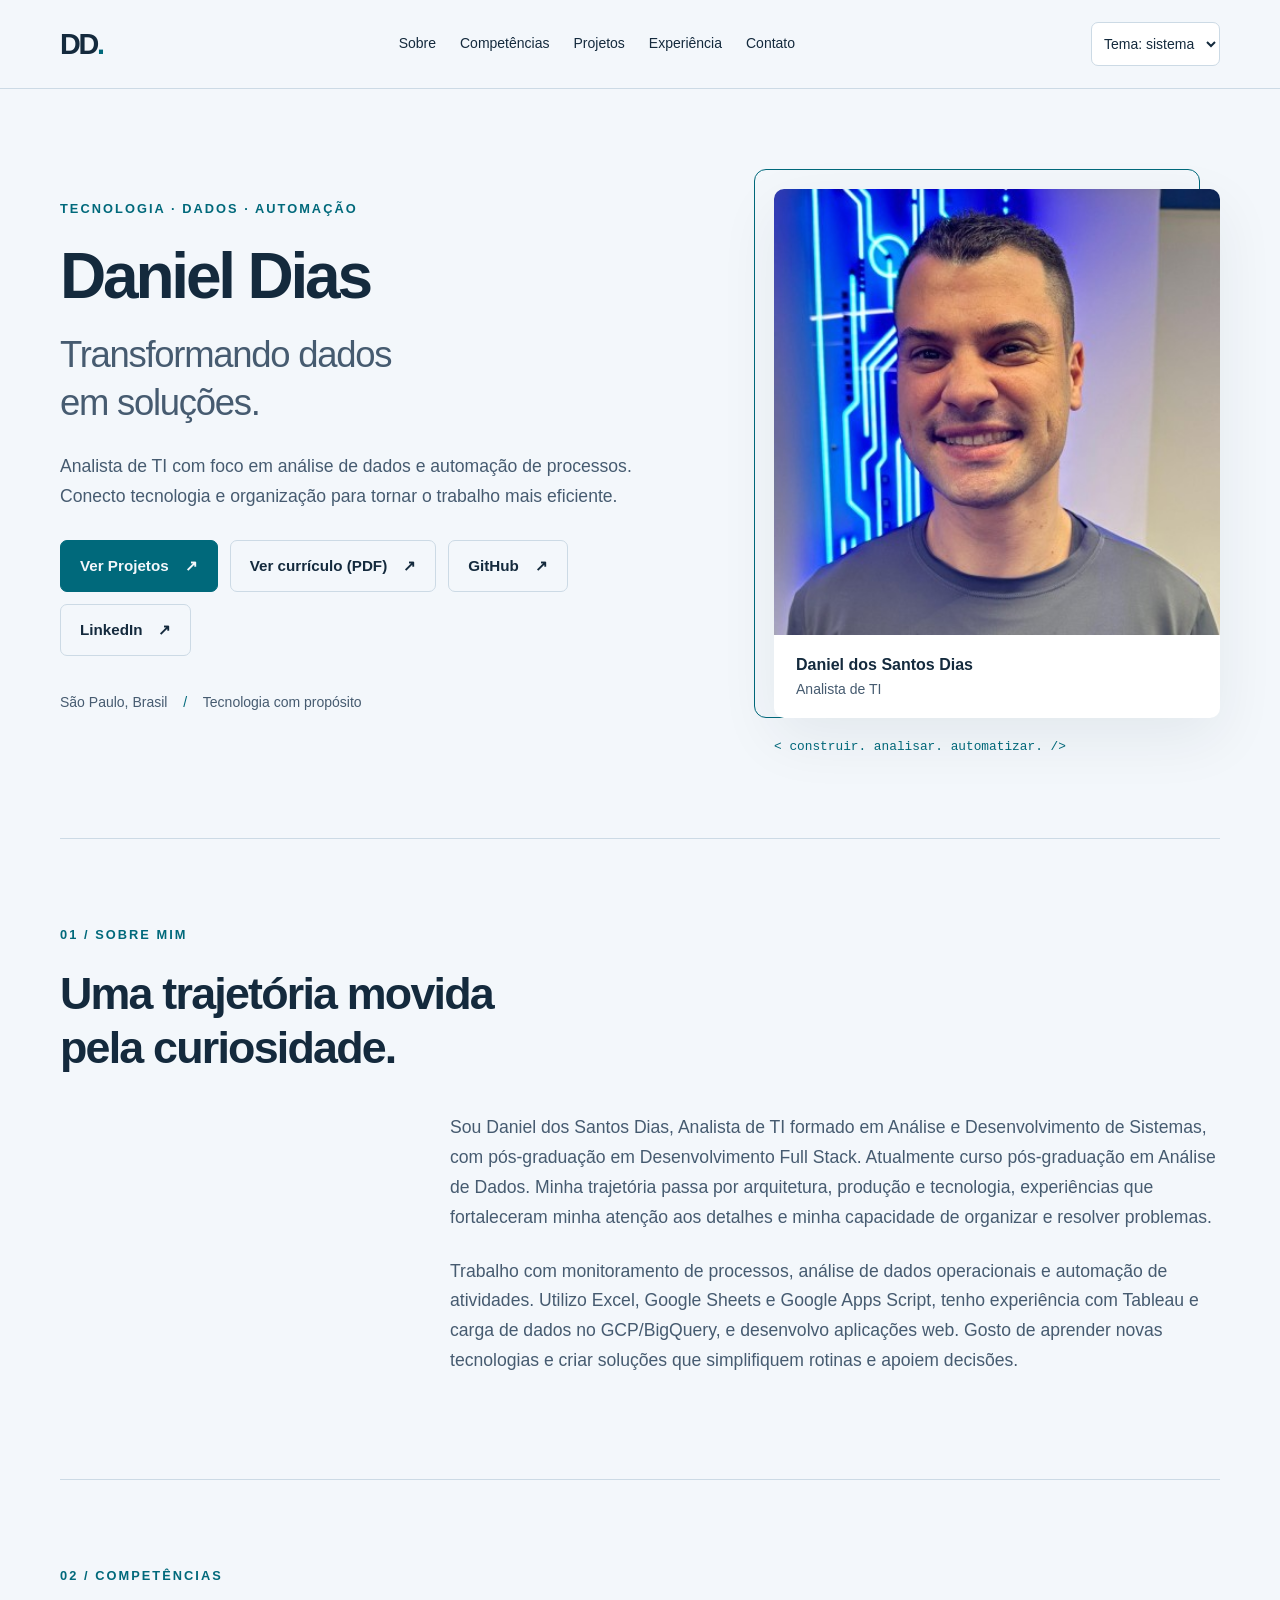
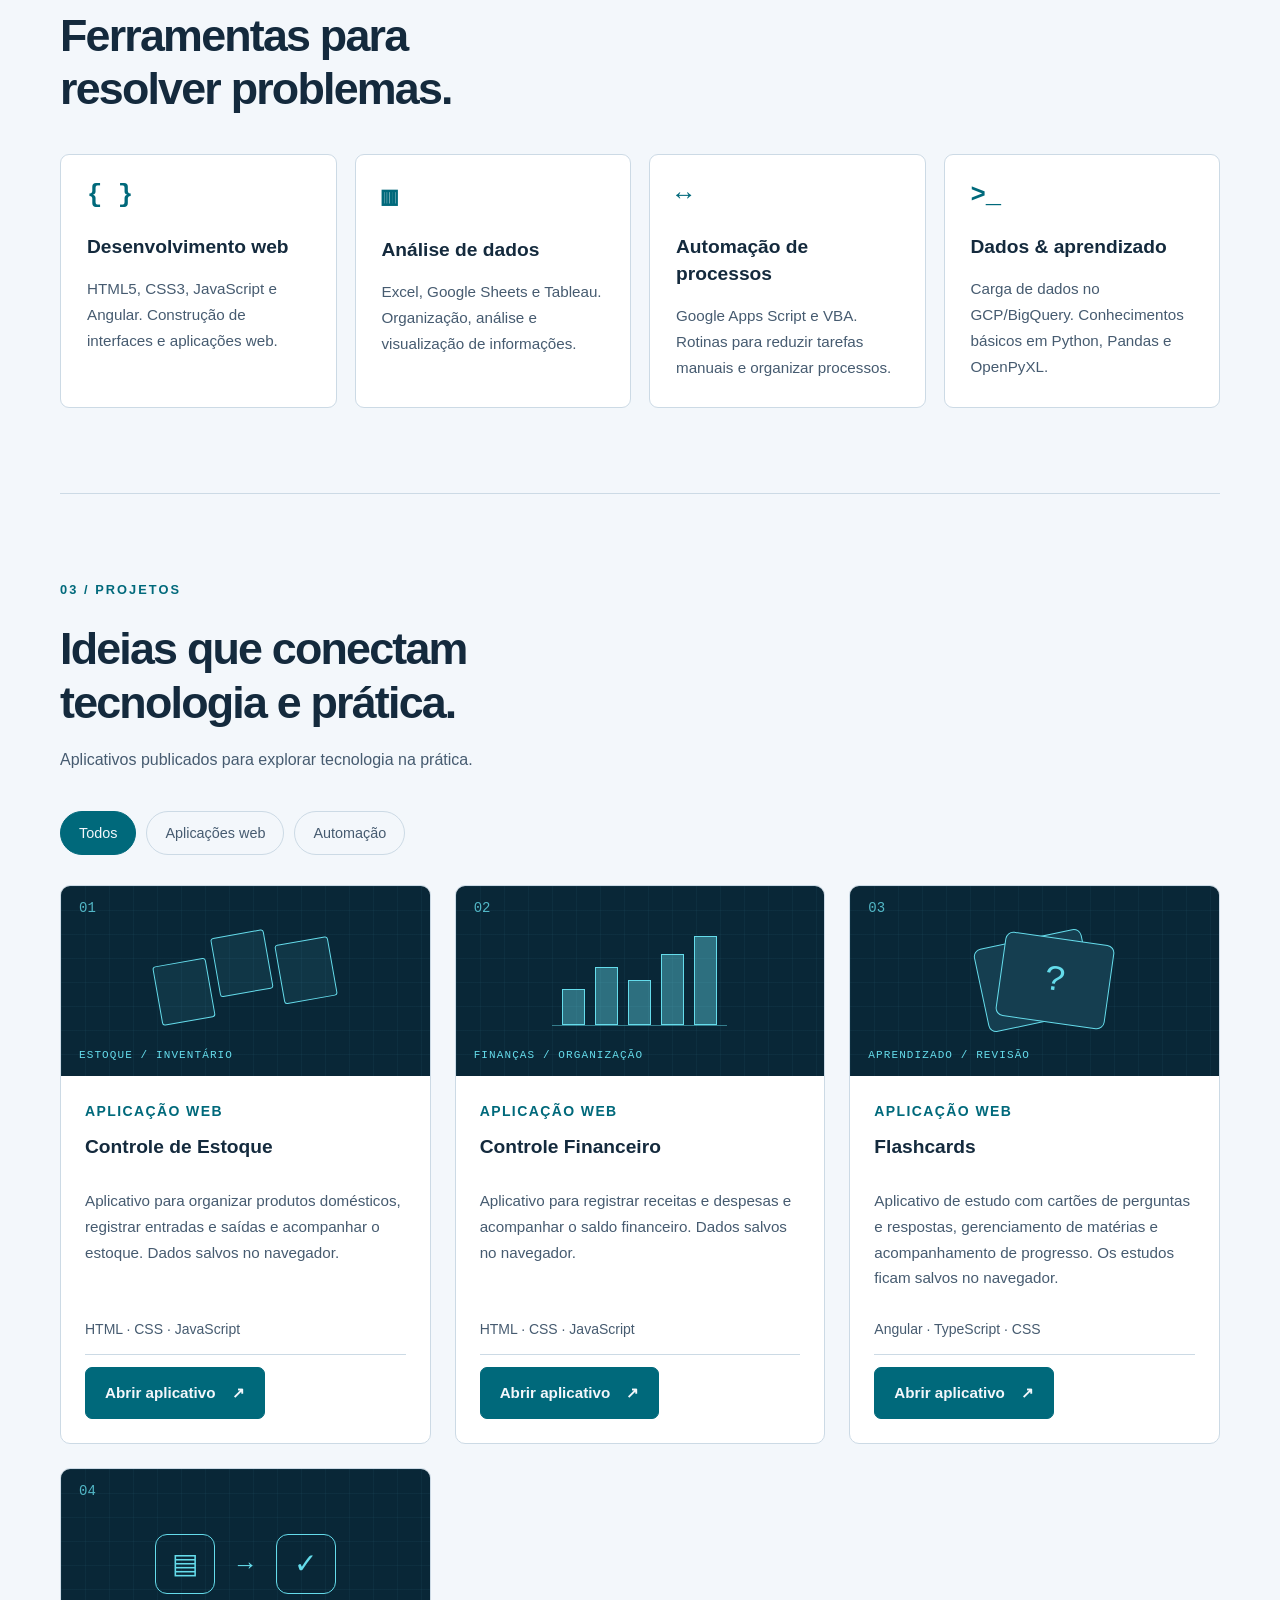
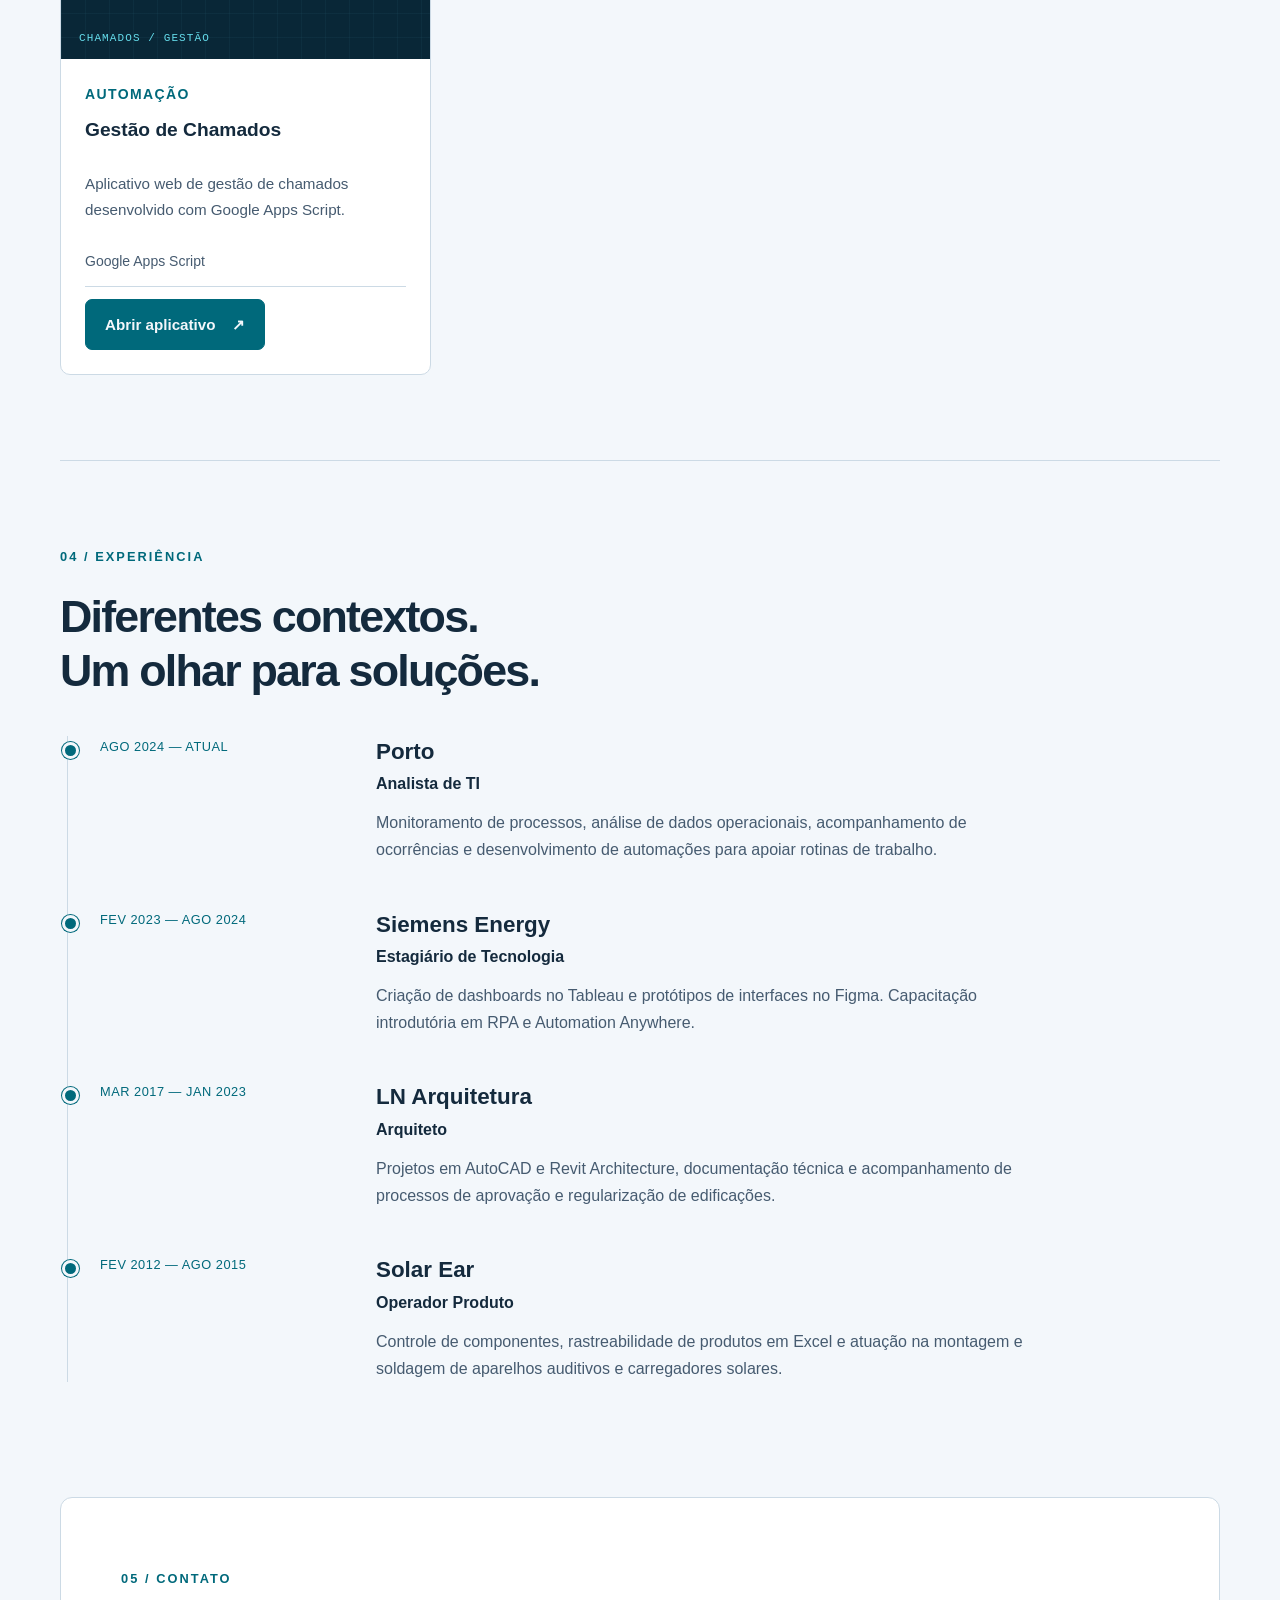
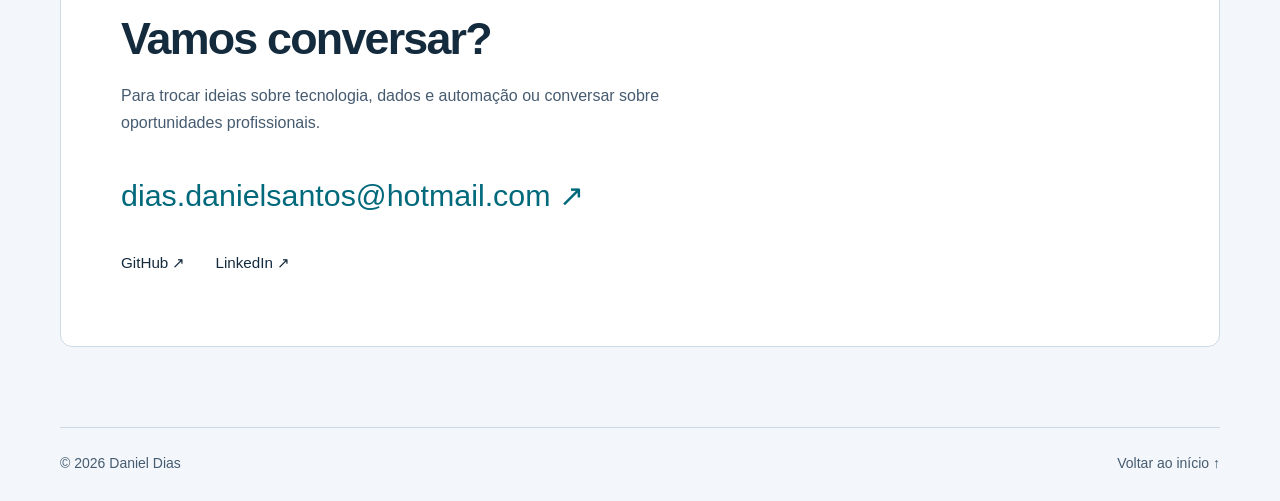
==== index.html @ a4272274 "Adicionar currículo em PDF" ====
<!doctype html>
<html lang="pt-BR">
<head>
  <meta charset="utf-8"><meta name="viewport" content="width=device-width, initial-scale=1">
  <meta name="description" content="Portfólio de Daniel Dias: tecnologia, análise de dados e automação de processos.">
  <meta name="color-scheme" content="dark light">
  <title>Daniel Dias | Tecnologia, Dados & Automação</title>
  <link rel="icon" href="assets/favicon.svg" type="image/svg+xml">
  <script src="theme.js?v=2"></script><link rel="stylesheet" href="styles.css?v=5"><script src="script.js?v=4" defer></script>
</head>
<body>
<a class="skip" href="#conteudo">Pular para o conteúdo</a>
<header class="header"><div class="container header-inner">
  <a class="brand" href="#inicio" aria-label="Daniel Dias — início">DD<span>.</span></a>
  <details class="mobile-menu"><summary>☰ Menu</summary><nav aria-label="Navegação no celular"><a href="#sobre">Sobre</a><a href="#competencias">Competências</a><a href="#projetos">Projetos</a><a href="#experiencia">Experiência</a><a href="#contato">Contato</a></nav></details>
  <nav id="navigation" aria-label="Navegação principal"><a href="#sobre">Sobre</a><a href="#competencias">Competências</a><a href="#projetos">Projetos</a><a href="#experiencia">Experiência</a><a href="#contato">Contato</a></nav>
  <label class="theme-control"><span class="sr-only">Tema da página</span><select id="theme"><option value="system">Tema: sistema</option><option value="dark">Tema: escuro</option><option value="light">Tema: claro</option></select></label>
</div></header>
<main id="conteudo" tabindex="-1">
<section class="hero container" id="inicio" aria-labelledby="hero-title">
  <div class="hero-copy"><p class="eyebrow">TECNOLOGIA · DADOS · AUTOMAÇÃO</p><h1 id="hero-title">Daniel Dias<span>Transformando dados<br>em soluções.</span></h1><p class="lead">Analista de TI com foco em análise de dados e automação de processos. Conecto tecnologia e organização para tornar o trabalho mais eficiente.</p><div class="actions"><a class="button primary" href="#projetos">Ver Projetos <span aria-hidden="true">↗</span></a><a class="button resume-link" href="assets/curriculo-daniel-dias.pdf" type="application/pdf">Ver currículo (PDF) <span aria-hidden="true">↗</span></a><a class="button" href="https://github.com/danieldosadi">GitHub <span aria-hidden="true">↗</span></a><a class="button" href="https://www.linkedin.com/in/daniel-dos-santos-dias/">LinkedIn <span aria-hidden="true">↗</span></a></div><p class="location">São Paulo, Brasil <span aria-hidden="true">/</span> Tecnologia com propósito</p></div>
  <div class="portrait-wrap"><div class="portrait-frame"><img src="assets/daniel-dias.png" width="400" height="400" alt="Daniel Dias sorrindo em um ambiente com iluminação azul" fetchpriority="high"><div class="portrait-caption"><span>Daniel dos Santos Dias</span><small>Analista de TI</small></div></div><span class="frame-label" aria-hidden="true">&lt; construir. analisar. automatizar. /&gt;</span></div>
</section>
<section class="section container" id="sobre" aria-labelledby="sobre-title"><div class="section-heading"><p class="eyebrow">01 / SOBRE MIM</p><h2 id="sobre-title">Uma trajetória movida<br>pela curiosidade.</h2></div><div class="about-copy"><p>Sou Daniel dos Santos Dias, Analista de TI formado em Análise e Desenvolvimento de Sistemas, com pós-graduação em Desenvolvimento Full Stack. Atualmente curso pós-graduação em Análise de Dados. Minha trajetória passa por arquitetura, produção e tecnologia, experiências que fortaleceram minha atenção aos detalhes e minha capacidade de organizar e resolver problemas.</p><p>Trabalho com monitoramento de processos, análise de dados operacionais e automação de atividades. Utilizo Excel, Google Sheets e Google Apps Script, tenho experiência com Tableau e carga de dados no GCP/BigQuery, e desenvolvo aplicações web. Gosto de aprender novas tecnologias e criar soluções que simplifiquem rotinas e apoiem decisões.</p></div></section>
<section class="section container" id="competencias" aria-labelledby="skills-title"><div class="section-heading"><p class="eyebrow">02 / COMPETÊNCIAS</p><h2 id="skills-title">Ferramentas para<br>resolver problemas.</h2></div><div class="skills-grid">
  <article class="skill"><span class="symbol" aria-hidden="true">{ }</span><h3>Desenvolvimento web</h3><p>HTML5, CSS3, JavaScript e Angular. Construção de interfaces e aplicações web.</p></article>
  <article class="skill"><span class="symbol" aria-hidden="true">▥</span><h3>Análise de dados</h3><p>Excel, Google Sheets e Tableau. Organização, análise e visualização de informações.</p></article>
  <article class="skill"><span class="symbol" aria-hidden="true">↔</span><h3>Automação de processos</h3><p>Google Apps Script e VBA. Rotinas para reduzir tarefas manuais e organizar processos.</p></article>
  <article class="skill"><span class="symbol" aria-hidden="true">&gt;_</span><h3>Dados & aprendizado</h3><p>Carga de dados no GCP/BigQuery. Conhecimentos básicos em Python, Pandas e OpenPyXL.</p></article>
</div></section>
<section class="section container" id="projetos" aria-labelledby="projects-title"><div class="section-heading"><p class="eyebrow">03 / PROJETOS</p><h2 id="projects-title">Ideias que conectam<br>tecnologia e prática.</h2><p>Aplicativos publicados para explorar tecnologia na prática.</p></div>
<div class="filters" role="group" aria-label="Filtrar projetos" hidden><button type="button" data-filter="all" aria-pressed="true">Todos</button><button type="button" data-filter="web" aria-pressed="false">Aplicações web</button><button type="button" data-filter="automation" aria-pressed="false">Automação</button></div><p id="filter-status" class="sr-only" role="status" aria-live="polite"></p>
<div class="projects-grid">
<article class="project" data-category="web"><div class="project-art stock" aria-hidden="true"><span>01</span><div class="art-boxes"><i></i><i></i><i></i></div><b>ESTOQUE / INVENTÁRIO</b></div><div class="project-body"><p class="tag">APLICAÇÃO WEB</p><h3>Controle de Estoque</h3><p>Aplicativo para organizar produtos domésticos, registrar entradas e saídas e acompanhar o estoque. Dados salvos no navegador.</p><p class="stack">HTML · CSS · JavaScript</p><p class="status"><a class="button primary" href="projetos/controle-estoque/" aria-label="Abrir aplicativo Controle de Estoque">Abrir aplicativo <span aria-hidden="true">↗</span></a></p></div></article>
<article class="project" data-category="web"><div class="project-art finance" aria-hidden="true"><span>02</span><div class="art-bars"><i></i><i></i><i></i><i></i><i></i></div><b>FINANÇAS / ORGANIZAÇÃO</b></div><div class="project-body"><p class="tag">APLICAÇÃO WEB</p><h3>Controle Financeiro</h3><p>Aplicativo para registrar receitas e despesas e acompanhar o saldo financeiro. Dados salvos no navegador.</p><p class="stack">HTML · CSS · JavaScript</p><p class="status"><a class="button primary" href="projetos/controle-financeiro/" aria-label="Abrir aplicativo Controle Financeiro">Abrir aplicativo <span aria-hidden="true">↗</span></a></p></div></article>
<article class="project" data-category="web"><div class="project-art flash" aria-hidden="true"><span>03</span><div class="art-cards"><i></i><i>?</i></div><b>APRENDIZADO / REVISÃO</b></div><div class="project-body"><p class="tag">APLICAÇÃO WEB</p><h3>Flashcards</h3><p>Aplicativo de estudo com cartões de perguntas e respostas, gerenciamento de matérias e acompanhamento de progresso. Os estudos ficam salvos no navegador.</p><p class="stack">Angular · TypeScript · CSS</p><p class="status"><a class="button primary" href="https://danieldosadi.github.io/meus-flashcards-angular/" aria-label="Abrir aplicativo Flashcards">Abrir aplicativo <span aria-hidden="true">↗</span></a></p></div></article>
<article class="project" data-category="automation"><div class="project-art alerts" aria-hidden="true"><span>04</span><div class="art-flow"><i>▤</i><em>→</em><i>✓</i></div><b>CHAMADOS / GESTÃO</b></div><div class="project-body"><p class="tag">AUTOMAÇÃO</p><h3>Gestão de Chamados</h3><p>Aplicativo web de gestão de chamados desenvolvido com Google Apps Script.</p><p class="stack">Google Apps Script</p><p class="status"><a class="button primary" href="https://script.google.com/macros/s/AKfycbwUPTCilkJIwV-g-wCI0ZAFEkxgGCOm4Q4_Ktr1TSfg7NjRUuMjpUo8jpeyMvdisXUZ/exec" aria-label="Abrir aplicativo Gestão de Chamados">Abrir aplicativo <span aria-hidden="true">↗</span></a></p></div></article>
</div></section>
<section class="section container" id="experiencia" aria-labelledby="experience-title"><div class="section-heading"><p class="eyebrow">04 / EXPERIÊNCIA</p><h2 id="experience-title">Diferentes contextos.<br>Um olhar para soluções.</h2></div><ol class="timeline">
<li><div class="period">AGO 2024 — ATUAL</div><div><h3>Porto</h3><p class="role">Analista de TI</p><p>Monitoramento de processos, análise de dados operacionais, acompanhamento de ocorrências e desenvolvimento de automações para apoiar rotinas de trabalho.</p></div></li>
<li><div class="period">FEV 2023 — AGO 2024</div><div><h3>Siemens Energy</h3><p class="role">Estagiário de Tecnologia</p><p>Criação de dashboards no Tableau e protótipos de interfaces no Figma. Capacitação introdutória em RPA e Automation Anywhere.</p></div></li>
<li><div class="period">MAR 2017 — JAN 2023</div><div><h3>LN Arquitetura</h3><p class="role">Arquiteto</p><p>Projetos em AutoCAD e Revit Architecture, documentação técnica e acompanhamento de processos de aprovação e regularização de edificações.</p></div></li>
<li><div class="period">FEV 2012 — AGO 2015</div><div><h3>Solar Ear</h3><p class="role">Operador Produto</p><p>Controle de componentes, rastreabilidade de produtos em Excel e atuação na montagem e soldagem de aparelhos auditivos e carregadores solares.</p></div></li>
</ol></section>
<section class="contact container" id="contato" aria-labelledby="contact-title"><p class="eyebrow">05 / CONTATO</p><h2 id="contact-title">Vamos conversar?</h2><p>Para trocar ideias sobre tecnologia, dados e automação ou conversar sobre oportunidades profissionais.</p><a class="email" href="mailto:dias.danielsantos@hotmail.com">dias.danielsantos@hotmail.com <span aria-hidden="true">↗</span></a><div class="actions"><a href="https://github.com/danieldosadi">GitHub ↗</a><a href="https://www.linkedin.com/in/daniel-dos-santos-dias/">LinkedIn ↗</a></div></section>
</main><footer class="container"><p>© <span id="year">2026</span> Daniel Dias</p><a href="#inicio">Voltar ao início ↑</a></footer>
</body></html>
---- styles.css ----
/* Paleta e dimensões: edite estas variáveis para personalizar o site. */
:root{font-family:Inter,"Segoe UI",Arial,sans-serif;--bg:#f3f7fb;--surface:#fff;--text:#142a3d;--muted:#465b70;--accent:#00697b;--line:#ccdae5;--art:#092737;--shadow:0 20px 60px #08283d12;color-scheme:light}
:root[data-theme="dark"]{--bg:#08131f;--surface:#101f2e;--text:#f0f6fc;--muted:#a6b9cb;--accent:#65dceb;--line:#293c4e;--shadow:0 20px 60px #0003;color-scheme:dark}
*{box-sizing:border-box}html{scroll-behavior:smooth;scroll-padding-top:110px}body{margin:0;background:var(--bg);color:var(--text);font-size:1rem;line-height:1.7}a{color:inherit;text-decoration:none}button,select{font:inherit}button,a,select{-webkit-tap-highlight-color:transparent}a:hover{color:var(--accent)}:focus-visible{outline:3px solid var(--accent);outline-offset:5px}::selection{background:#16899e;color:white}.container{width:min(1160px,calc(100% - 64px));margin-inline:auto}.sr-only{position:absolute;width:1px;height:1px;padding:0;margin:-1px;overflow:hidden;clip:rect(0,0,0,0);white-space:nowrap;border:0}[hidden]{display:none!important}.skip{position:fixed;top:-100px;left:16px;z-index:10;padding:12px 20px;background:var(--surface)}.skip:focus{top:12px}.header{position:sticky;top:0;z-index:5;background:var(--bg);border-bottom:1px solid var(--line)}.header-inner{min-height:88px;display:flex;align-items:center;gap:28px;justify-content:space-between}.brand{font-size:1.8rem;font-weight:800;letter-spacing:-.08em}.brand span{color:var(--accent)}nav{display:flex;flex-wrap:wrap;gap:24px;font-size:.875rem}select{max-width:100%;color:var(--text);background:var(--surface);border:1px solid var(--line);border-radius:7px;padding:8px;font-size:.875rem}.hero{min-height:660px;display:grid;grid-template-columns:1.35fr 1fr;align-items:center;gap:65px;padding-block:80px}.eyebrow{font-size:.8rem;letter-spacing:.16em;font-weight:700;color:var(--accent);margin:0 0 22px}h1{font-size:clamp(2.7rem,5vw,4.6rem);line-height:1.08;letter-spacing:-.05em;margin:0 0 26px}h1 span{display:block;font-size:.57em;line-height:1.3;font-weight:500;letter-spacing:-.035em;color:var(--muted);margin-top:20px}.lead{max-width:580px;color:var(--muted);font-size:1.1rem}.actions{display:flex;flex-wrap:wrap;gap:12px;margin-top:28px}.button{padding:12px 19px;border:1px solid var(--line);border-radius:7px;font-size:.95rem;font-weight:600;display:inline-flex;align-items:center;gap:16px}.primary{background:var(--accent);color:var(--bg);border-color:var(--accent)}.primary:hover{color:var(--bg);filter:brightness(1.12)}.location{font-size:.875rem;color:var(--muted);margin-top:35px}.location span{padding-inline:12px;color:var(--accent)}.portrait-wrap{position:relative;padding:20px 0 0 20px}.portrait-wrap:before{content:"";position:absolute;inset:0 20px 40px 0;border:1px solid var(--accent);border-radius:12px}.portrait-frame{position:relative;border-radius:10px;overflow:hidden;box-shadow:var(--shadow);background:var(--surface)}.portrait-frame img{display:block;width:100%;height:auto;aspect-ratio:1;object-fit:cover}.portrait-caption{padding:16px 22px;display:flex;flex-direction:column}.portrait-caption span{font-weight:600}.portrait-caption small{color:var(--muted);font-size:.875rem}.frame-label{display:block;font-family:monospace;font-size:.8rem;color:var(--accent);margin:18px 0 0}.section{padding-block:85px;border-top:1px solid var(--line)}.section-heading{margin-bottom:38px}.section-heading>p:last-child:not(.eyebrow){color:var(--muted);max-width:650px}h2{font-size:clamp(2rem,3.5vw,2.8rem);line-height:1.2;letter-spacing:-.04em;font-weight:650;margin:0}h3{font-size:1.2rem;line-height:1.4;margin:0 0 12px}.about-copy{max-width:770px;margin-left:auto;color:var(--muted);font-size:1.1rem}.about-copy p+p{margin-top:24px}.skills-grid{display:grid;grid-template-columns:repeat(4,1fr);gap:18px}.skill{border:1px solid var(--line);background:var(--surface);padding:26px;border-radius:9px}.symbol{font:700 1.6rem monospace;color:var(--accent);display:block;margin-bottom:24px}.skill p{font-size:.95rem;color:var(--muted);margin-bottom:0}.filters{display:flex;flex-wrap:wrap;gap:10px;margin-bottom:30px}.filters button{background:transparent;color:var(--muted);border:1px solid var(--line);border-radius:30px;padding:8px 18px;cursor:pointer;font-size:.9rem}.filters button[aria-pressed="true"]{background:var(--accent);border-color:var(--accent);color:var(--bg)}.projects-grid{display:grid;grid-template-columns:repeat(3,1fr);gap:24px}.project{border:1px solid var(--line);border-radius:10px;overflow:hidden;background:var(--surface);transition:transform .25s,box-shadow .25s}.project:hover{transform:translateY(-4px);box-shadow:var(--shadow)}.project-art{height:190px;background-color:var(--art);background-image:linear-gradient(#65dceb0b 1px,transparent 1px),linear-gradient(90deg,#65dceb0b 1px,transparent 1px);background-size:24px 24px;position:relative;display:flex;align-items:center;justify-content:center;color:#65dceb;overflow:hidden}.project-art>span{position:absolute;top:14px;left:18px;font:14px monospace;opacity:.8}.project-art>b{position:absolute;bottom:15px;left:18px;font:11px monospace;letter-spacing:.1em}.project-body{padding:24px}.tag{font-size:.75rem;font-weight:700;letter-spacing:.1em;color:var(--accent);margin:0 0 10px}.project-body>p:not(.tag){color:var(--muted);font-size:.95rem}.project-body .stack{font-size:.8rem!important;margin:24px 0 12px}.project-body .status{font-size:.8rem!important;margin:0;padding-top:12px;border-top:1px solid var(--line)}.art-boxes{display:flex;gap:8px;transform:rotate(-10deg)}.art-boxes i{width:54px;height:60px;border:1px solid #65dceb;background:#65dceb15;border-radius:3px}.art-boxes i:nth-child(2){transform:translateY(-18px)}.art-bars{height:90px;display:flex;gap:10px;align-items:end;border-bottom:1px solid #65dceb77;padding:0 10px}.art-bars i{width:23px;height:40%;background:#65dceb66;border:1px solid #65dceb}.art-bars i:nth-child(2){height:65%}.art-bars i:nth-child(3){height:50%}.art-bars i:nth-child(4){height:80%}.art-bars i:nth-child(5){height:100%}.dashboard .art-bars{transform:skewY(-6deg)}.art-cards{position:relative;width:110px;height:85px}.art-cards i{position:absolute;inset:0;border:1px solid #65dceb;border-radius:8px;background:#153e50;transform:rotate(-12deg)}.art-cards i+ i{transform:translateX(20px) rotate(8deg);display:grid;place-items:center;font:36px monospace}.art-flow{display:flex;align-items:center;gap:18px}.art-flow i{font-style:normal;font-size:28px;width:60px;height:60px;border:1px solid #65dceb;border-radius:12px;display:grid;place-items:center}.art-flow em{font-size:25px;font-style:normal}.timeline{list-style:none;margin:0;padding:0}.timeline li{position:relative;display:grid;grid-template-columns:240px 1fr;gap:36px;padding:0 0 45px 32px;border-left:1px solid var(--line);margin-left:7px}.timeline li:before{content:"";position:absolute;left:-6px;top:6px;width:11px;height:11px;background:var(--accent);border:3px solid var(--bg);border-radius:50%;box-shadow:0 0 0 1px var(--accent)}.timeline li:last-child{padding-bottom:0}.period{font-size:.8rem;color:var(--accent);letter-spacing:.04em}.timeline h3{font-size:1.4rem;margin-bottom:3px}.role{margin:0 0 12px;font-weight:600}.timeline p:not(.role){color:var(--muted);max-width:670px;margin:0}.contact{padding:70px 60px;background:var(--surface);border:1px solid var(--line);border-radius:12px;margin-block:30px 80px}.contact>p:not(.eyebrow){max-width:580px;color:var(--muted)}.email{display:inline-block;font-size:clamp(1rem,2.8vw,1.9rem);color:var(--accent);margin-top:18px;overflow-wrap:anywhere}.contact .actions a{font-size:.95rem;margin-right:18px}footer{display:flex;justify-content:space-between;flex-wrap:wrap;gap:15px;border-top:1px solid var(--line);padding-block:24px;font-size:.875rem;color:var(--muted)}footer p{margin:0}
@media(min-width:800px) and (prefers-reduced-motion:no-preference){.hero-copy,.portrait-wrap{animation:enter .7s ease-out both}.portrait-wrap{animation-delay:.12s}@keyframes enter{from{opacity:0;transform:translateY(14px)}to{opacity:1;transform:translateY(0)}}}
@media(max-width:1000px){.header-inner{gap:16px}nav{gap:14px}.hero{gap:35px}.skills-grid{grid-template-columns:repeat(2,1fr)}.projects-grid{grid-template-columns:repeat(2,1fr)}}
@media(max-width:760px){html{scroll-padding-top:170px}.container{width:calc(100% - 36px)}.header-inner{flex-wrap:wrap;padding-block:14px;gap:12px}.brand{margin-right:auto}.theme-control{order:1}nav{order:2;width:100%;gap:9px 18px;font-size:.8rem}.hero{grid-template-columns:1fr;padding-block:55px;gap:42px}.portrait-wrap{width:min(380px,100%);margin-inline:auto}.section{padding-block:55px}.about-copy{font-size:1rem}.timeline li{grid-template-columns:1fr;gap:8px;padding-left:24px}.contact{padding:35px 24px;margin-bottom:45px}.section-heading{margin-bottom:28px}}
@media(max-width:480px){.projects-grid,.skills-grid{grid-template-columns:1fr}.button{padding:11px 14px}.hero h1{font-size:2.8rem}.location span{padding-inline:4px}}
@media(prefers-reduced-motion:reduce){html{scroll-behavior:auto}*,*:before,*:after{animation:none!important;transition:none!important}}

/* Ajustes responsivos: colunas flexíveis, controles de toque e texto ampliado. */
.hero-copy,.portrait-wrap,.skill,.project,.timeline li>div{min-width:0}
.hero{grid-template-columns:minmax(0,1.35fr) minmax(0,1fr)}
.skills-grid{grid-template-columns:repeat(4,minmax(0,1fr))}
.projects-grid{grid-template-columns:repeat(3,minmax(0,1fr))}
.button,.filters button,select{min-height:44px}
nav a{display:flex;align-items:center;min-height:44px}
.theme-control{flex-shrink:0}
.frame-label{overflow-wrap:anywhere}
.tag,.project-body .stack,.project-body .status{font-size:.875rem!important}
.project{display:flex;flex-direction:column}
.project-body{display:flex;flex-direction:column;flex:1}
.project-body .stack{margin-top:auto;padding-top:12px}
.project-art{flex-shrink:0}
.email{max-width:100%}
@media(max-width:1100px){
 .header-inner{gap:12px}nav{gap:12px}
 .skills-grid{grid-template-columns:repeat(2,minmax(0,1fr))}
 .projects-grid{grid-template-columns:repeat(2,minmax(0,1fr))}
}
@media(max-width:900px){
 .header-inner{flex-wrap:wrap;min-height:0;padding-block:10px;gap:4px 16px}
 .brand{margin-right:auto}.theme-control{order:1}
 nav{order:2;width:100%;justify-content:space-between;gap:0 12px;font-size:.875rem}
 html{scroll-padding-top:145px}
 .hero{grid-template-columns:1fr;min-height:0;padding-block:48px;gap:36px}
 .hero-copy{max-width:680px}.portrait-wrap{width:min(360px,100%);margin-inline:auto}
 .section{padding-block:56px}
 .timeline li{grid-template-columns:170px minmax(0,1fr);gap:24px}
}
@media(max-width:600px){
 .container{width:calc(100% - 32px)}
 /* No celular, o cabeçalho acompanha a rolagem sem cobrir o conteúdo. */
 .header{position:relative}html{scroll-padding-top:20px}
 nav{justify-content:flex-start;gap:0 18px}
 nav a{font-size:.875rem}
 .hero h1{font-size:clamp(2.25rem,10vw,3.25rem)}
 h1 span{font-size:.62em}.lead{font-size:1rem}
 h2{font-size:clamp(1.8rem,7vw,2.3rem)}
 .hero .actions{display:grid;grid-template-columns:repeat(2,minmax(0,1fr));gap:10px}
 .hero .actions .primary{grid-column:1/-1}
 .hero .button{justify-content:center}
 .location{margin-top:24px}
 .skills-grid,.projects-grid{grid-template-columns:1fr;gap:16px}
 .skill,.project-body{padding:22px}
 .symbol{margin-bottom:16px}
 .filters{gap:8px}.filters button{padding:8px 14px}
 .timeline li{grid-template-columns:1fr;gap:8px;padding-left:24px}
 .contact{padding:30px 22px}.email{font-size:1.05rem}
 footer a,.contact .actions a{min-height:44px;display:inline-flex;align-items:center}
}


/* Navegação recolhível para celular e tablet. */
.menu-toggle{display:none;align-items:center;justify-content:center;gap:8px;min-height:44px;padding:8px 12px;border:1px solid var(--line);border-radius:8px;background:var(--surface);color:var(--text);cursor:pointer;font:inherit;font-size:.875rem}
@media(max-width:900px){
 .navigation-ready .menu-toggle{display:inline-flex;order:2}
 .header-inner{gap:12px;align-items:center}
 .theme-control{order:1}
 .theme-control select{font-size:.875rem;padding-inline:8px}
 #navigation{order:3;width:100%;flex-direction:column;gap:4px;border-top:1px solid var(--line);padding-top:12px;padding-bottom:6px}
 #navigation a{padding:10px 14px;border-radius:7px;min-height:48px;font-size:1rem}
 #navigation a:hover,#navigation a:focus-visible{background:var(--surface);color:var(--accent)}
}
@media(max-width:360px){
 .header-inner{gap:8px}.brand{font-size:1.6rem}.menu-toggle{padding-inline:10px}.theme-control select{max-width:145px}
}

/* Menu nativo: abre mesmo sem JavaScript. */
.mobile-menu{display:none}
@media(max-width:900px){
 #navigation{display:none}
 .header-inner{display:grid;grid-template-columns:minmax(0,1fr) auto;gap:12px}
 .brand{grid-column:1;grid-row:1;margin:0}
 .mobile-menu{display:block;grid-column:2;grid-row:1;order:0}
 .mobile-menu summary{cursor:pointer;list-style:none;min-height:44px;padding:8px 12px;border:1px solid var(--line);border-radius:8px;background:var(--surface);font-size:1rem}
 .mobile-menu summary::-webkit-details-marker{display:none}
 .mobile-menu nav{position:absolute;left:16px;right:16px;top:68px;display:flex;flex-direction:column;gap:4px;width:auto;background:var(--surface);border:1px solid var(--line);border-radius:10px;padding:12px;box-shadow:var(--shadow);z-index:8}
 .mobile-menu nav a{padding:8px 12px;min-height:48px}
 .theme-control{grid-column:1/-1;grid-row:2;justify-self:start;min-width:0;max-width:100%}
 .header{position:relative}
 .hero h1{overflow-wrap:anywhere}
 .eyebrow{overflow-wrap:anywhere}
}
@media(max-width:600px){.hero .actions .resume-link{grid-column:1/-1}}
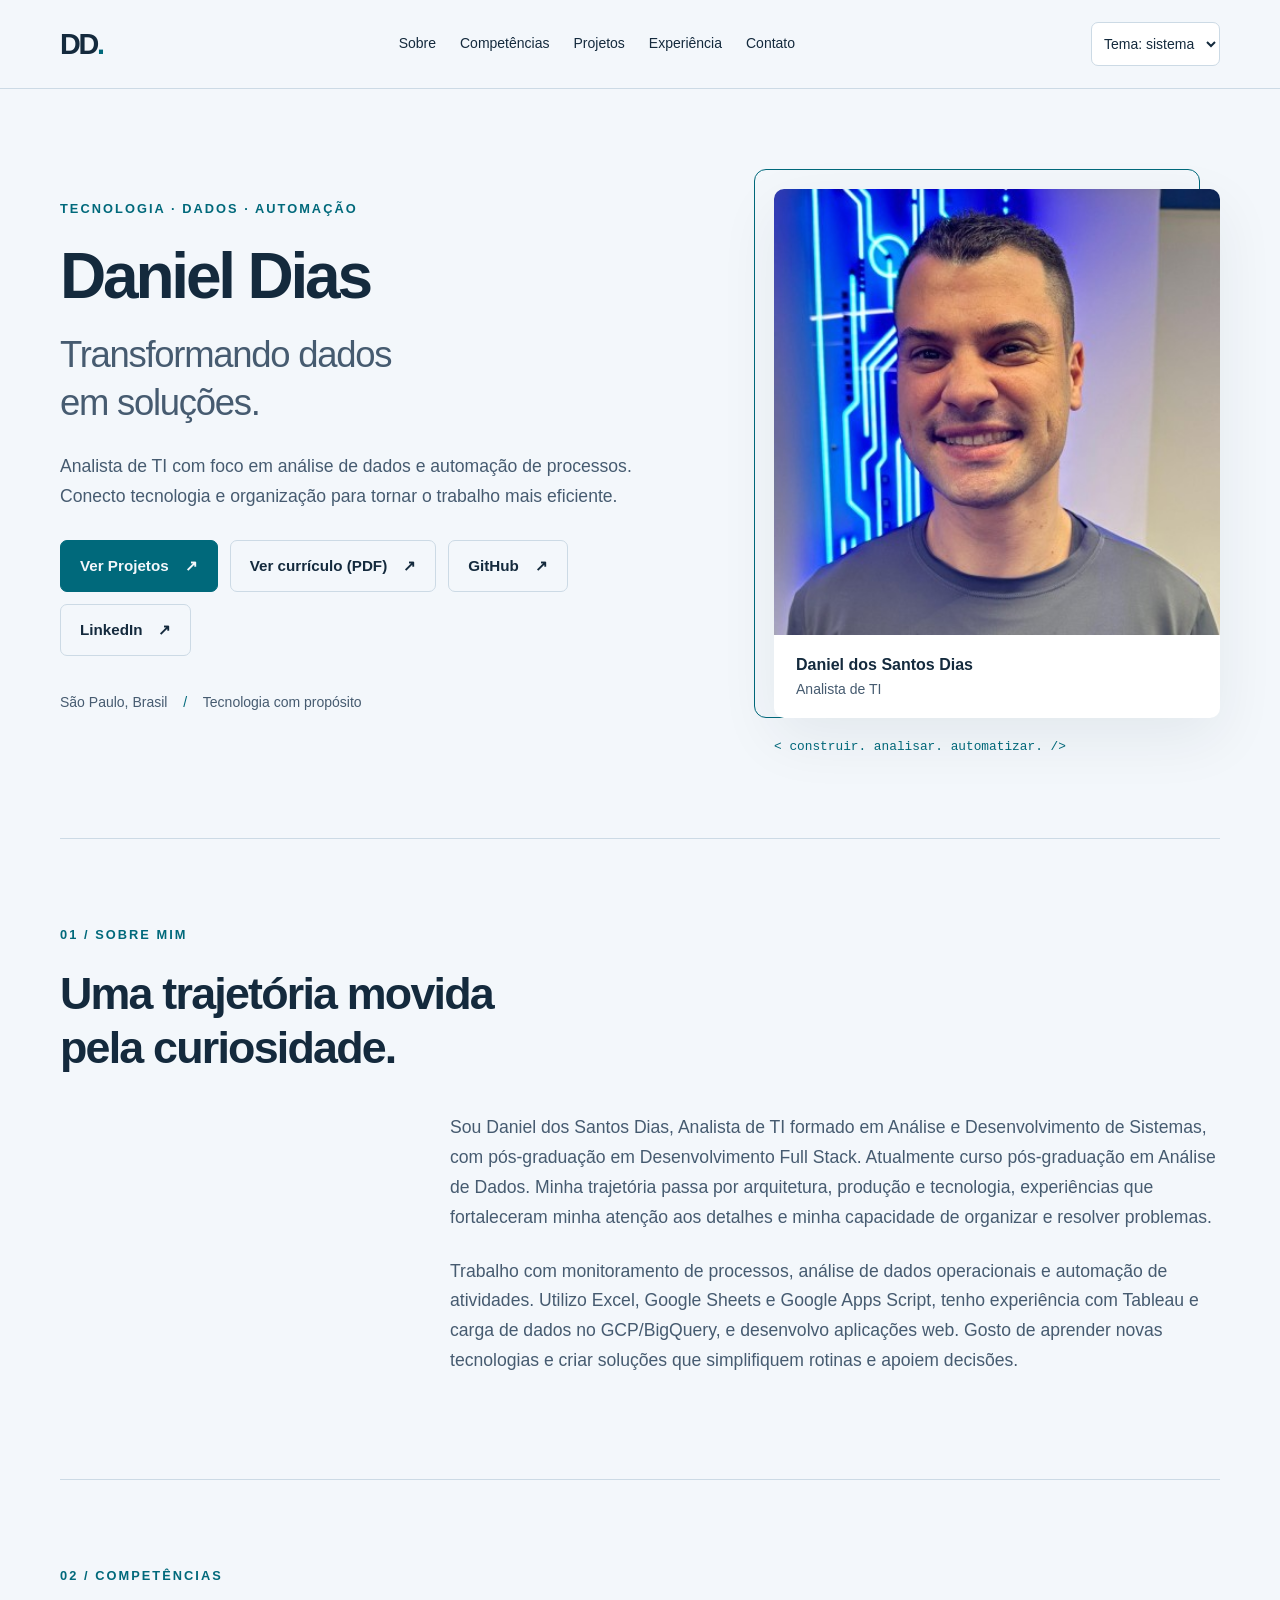
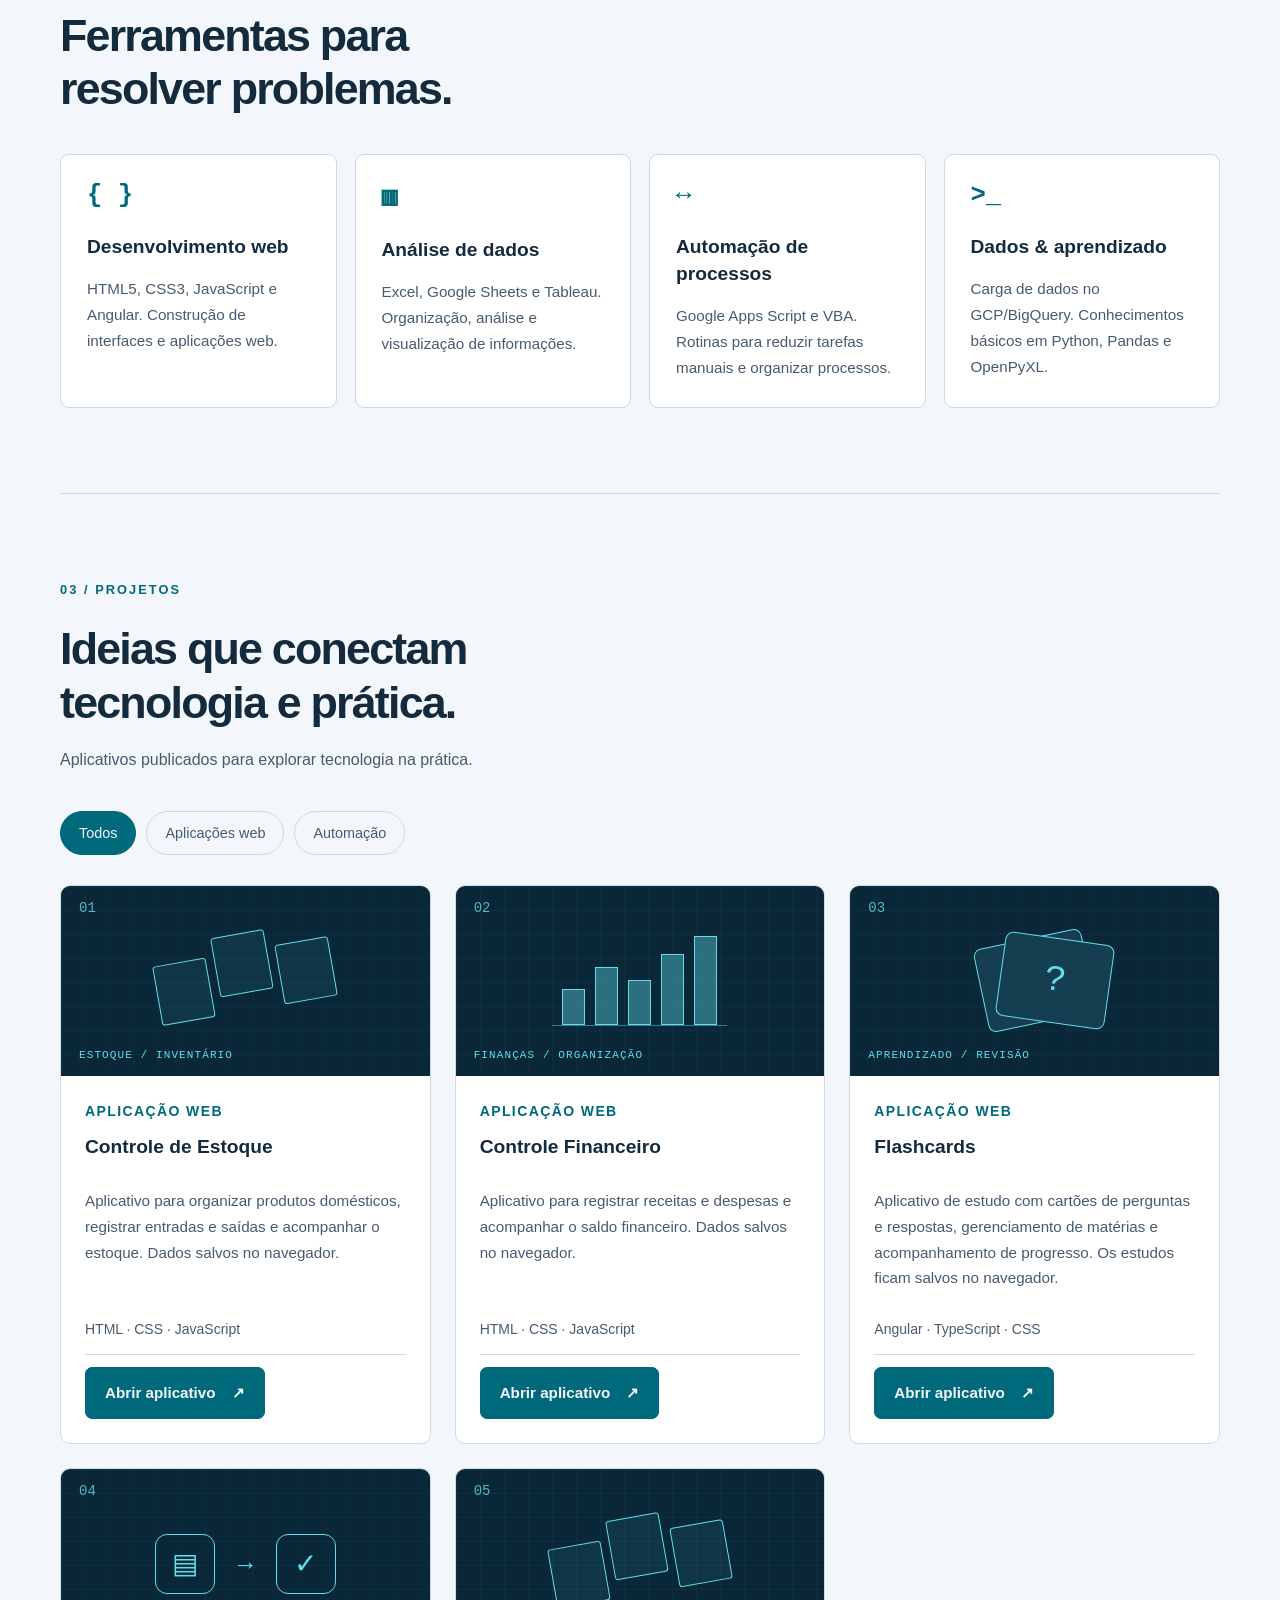
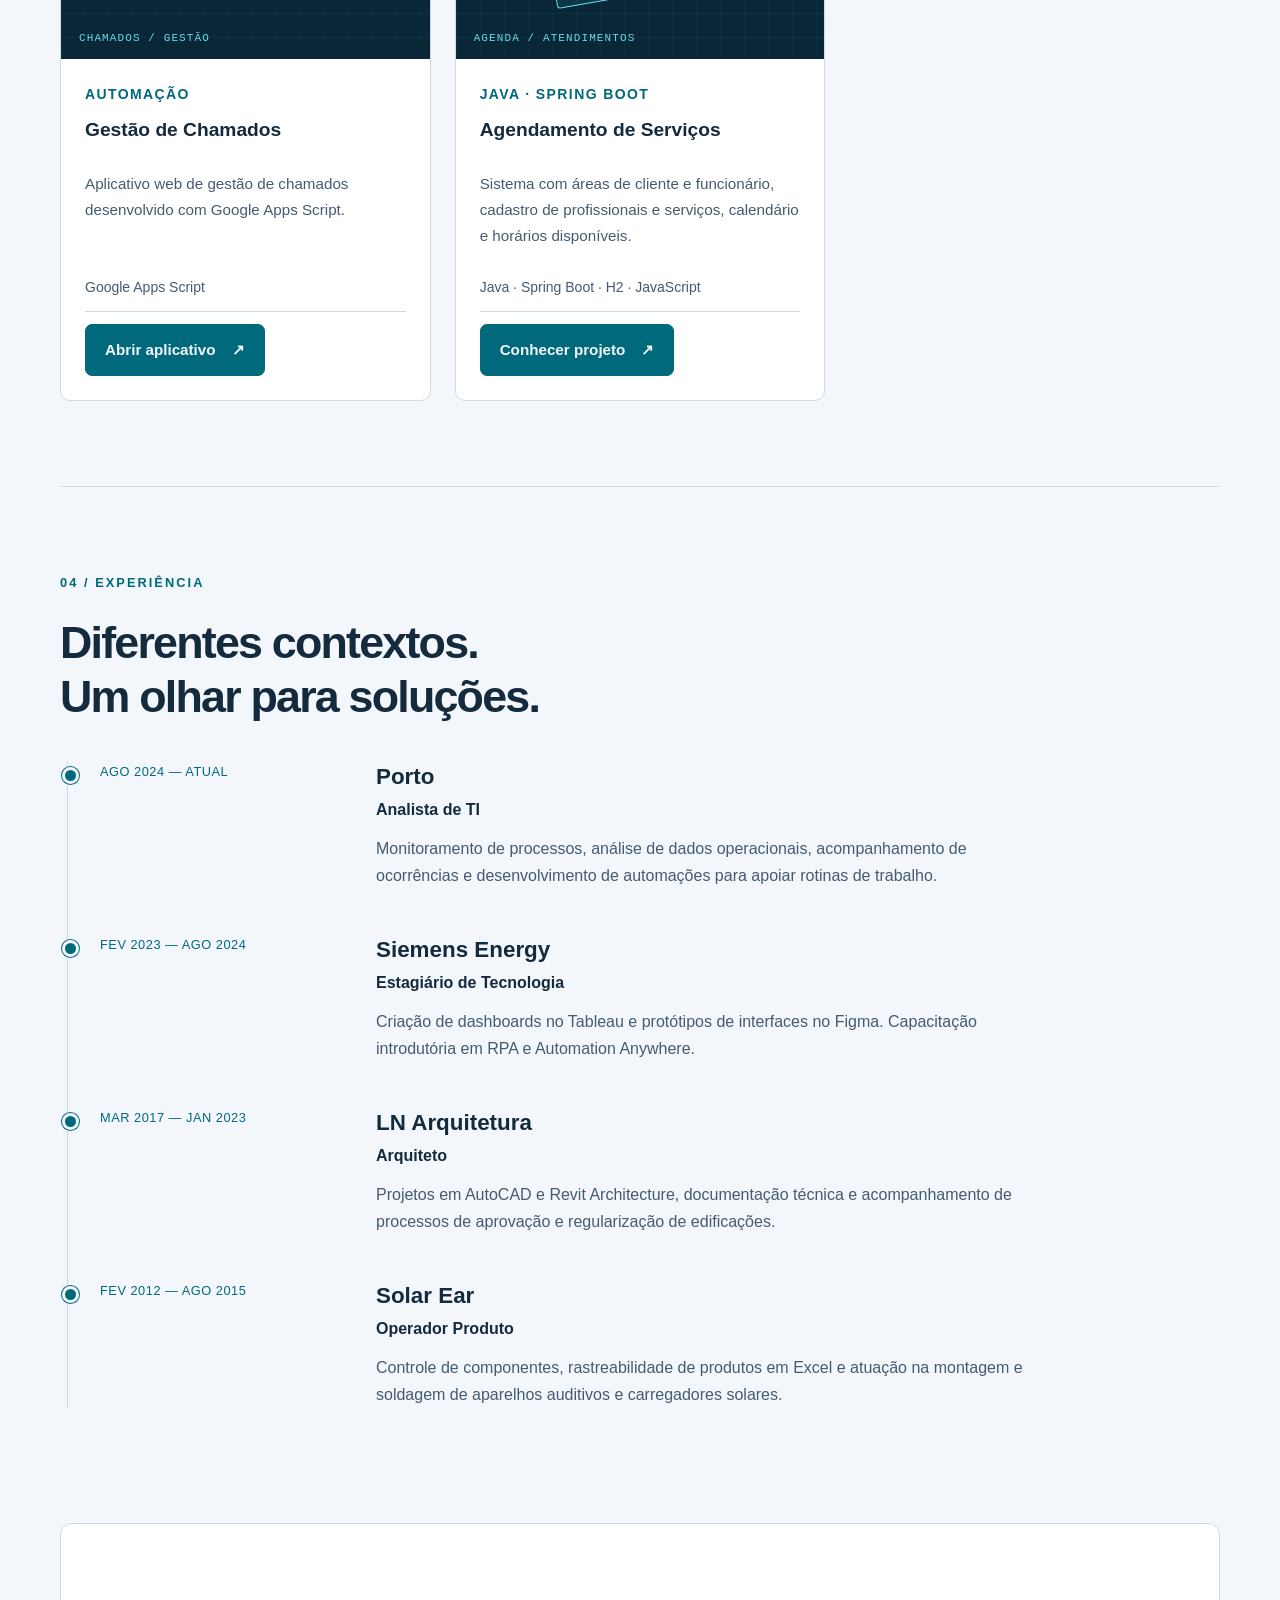
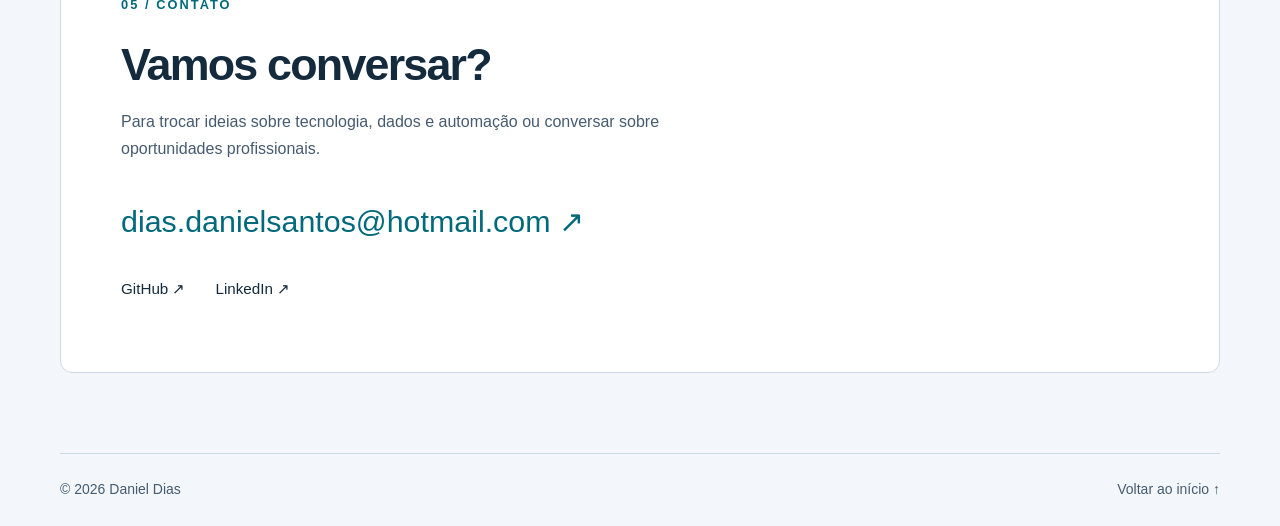
==== commit 3dae835b: "Inclui projeto de agendamento Java Spring Boot no portfólio" ====
--- a/index.html
+++ b/index.html
@@ -35,6 +35,7 @@
 <article class="project" data-category="web"><div class="project-art finance" aria-hidden="true"><span>02</span><div class="art-bars"><i></i><i></i><i></i><i></i><i></i></div><b>FINANÇAS / ORGANIZAÇÃO</b></div><div class="project-body"><p class="tag">APLICAÇÃO WEB</p><h3>Controle Financeiro</h3><p>Aplicativo para registrar receitas e despesas e acompanhar o saldo financeiro. Dados salvos no navegador.</p><p class="stack">HTML · CSS · JavaScript</p><p class="status"><a class="button primary" href="projetos/controle-financeiro/" aria-label="Abrir aplicativo Controle Financeiro">Abrir aplicativo <span aria-hidden="true">↗</span></a></p></div></article>
 <article class="project" data-category="web"><div class="project-art flash" aria-hidden="true"><span>03</span><div class="art-cards"><i></i><i>?</i></div><b>APRENDIZADO / REVISÃO</b></div><div class="project-body"><p class="tag">APLICAÇÃO WEB</p><h3>Flashcards</h3><p>Aplicativo de estudo com cartões de perguntas e respostas, gerenciamento de matérias e acompanhamento de progresso. Os estudos ficam salvos no navegador.</p><p class="stack">Angular · TypeScript · CSS</p><p class="status"><a class="button primary" href="https://danieldosadi.github.io/meus-flashcards-angular/" aria-label="Abrir aplicativo Flashcards">Abrir aplicativo <span aria-hidden="true">↗</span></a></p></div></article>
 <article class="project" data-category="automation"><div class="project-art alerts" aria-hidden="true"><span>04</span><div class="art-flow"><i>▤</i><em>→</em><i>✓</i></div><b>CHAMADOS / GESTÃO</b></div><div class="project-body"><p class="tag">AUTOMAÇÃO</p><h3>Gestão de Chamados</h3><p>Aplicativo web de gestão de chamados desenvolvido com Google Apps Script.</p><p class="stack">Google Apps Script</p><p class="status"><a class="button primary" href="https://script.google.com/macros/s/AKfycbwUPTCilkJIwV-g-wCI0ZAFEkxgGCOm4Q4_Ktr1TSfg7NjRUuMjpUo8jpeyMvdisXUZ/exec" aria-label="Abrir aplicativo Gestão de Chamados">Abrir aplicativo <span aria-hidden="true">↗</span></a></p></div></article>
+<article class="project" data-category="web"><div class="project-art stock" aria-hidden="true"><span>05</span><div class="art-boxes"><i></i><i></i><i></i></div><b>AGENDA / ATENDIMENTOS</b></div><div class="project-body"><p class="tag">JAVA · SPRING BOOT</p><h3>Agendamento de Serviços</h3><p>Sistema com áreas de cliente e funcionário, cadastro de profissionais e serviços, calendário e horários disponíveis.</p><p class="stack">Java · Spring Boot · H2 · JavaScript</p><p class="status"><a class="button primary" href="projetos/agendamento/" aria-label="Conhecer projeto Agendamento de Serviços">Conhecer projeto <span aria-hidden="true">↗</span></a></p></div></article>
 </div></section>
 <section class="section container" id="experiencia" aria-labelledby="experience-title"><div class="section-heading"><p class="eyebrow">04 / EXPERIÊNCIA</p><h2 id="experience-title">Diferentes contextos.<br>Um olhar para soluções.</h2></div><ol class="timeline">
 <li><div class="period">AGO 2024 — ATUAL</div><div><h3>Porto</h3><p class="role">Analista de TI</p><p>Monitoramento de processos, análise de dados operacionais, acompanhamento de ocorrências e desenvolvimento de automações para apoiar rotinas de trabalho.</p></div></li>
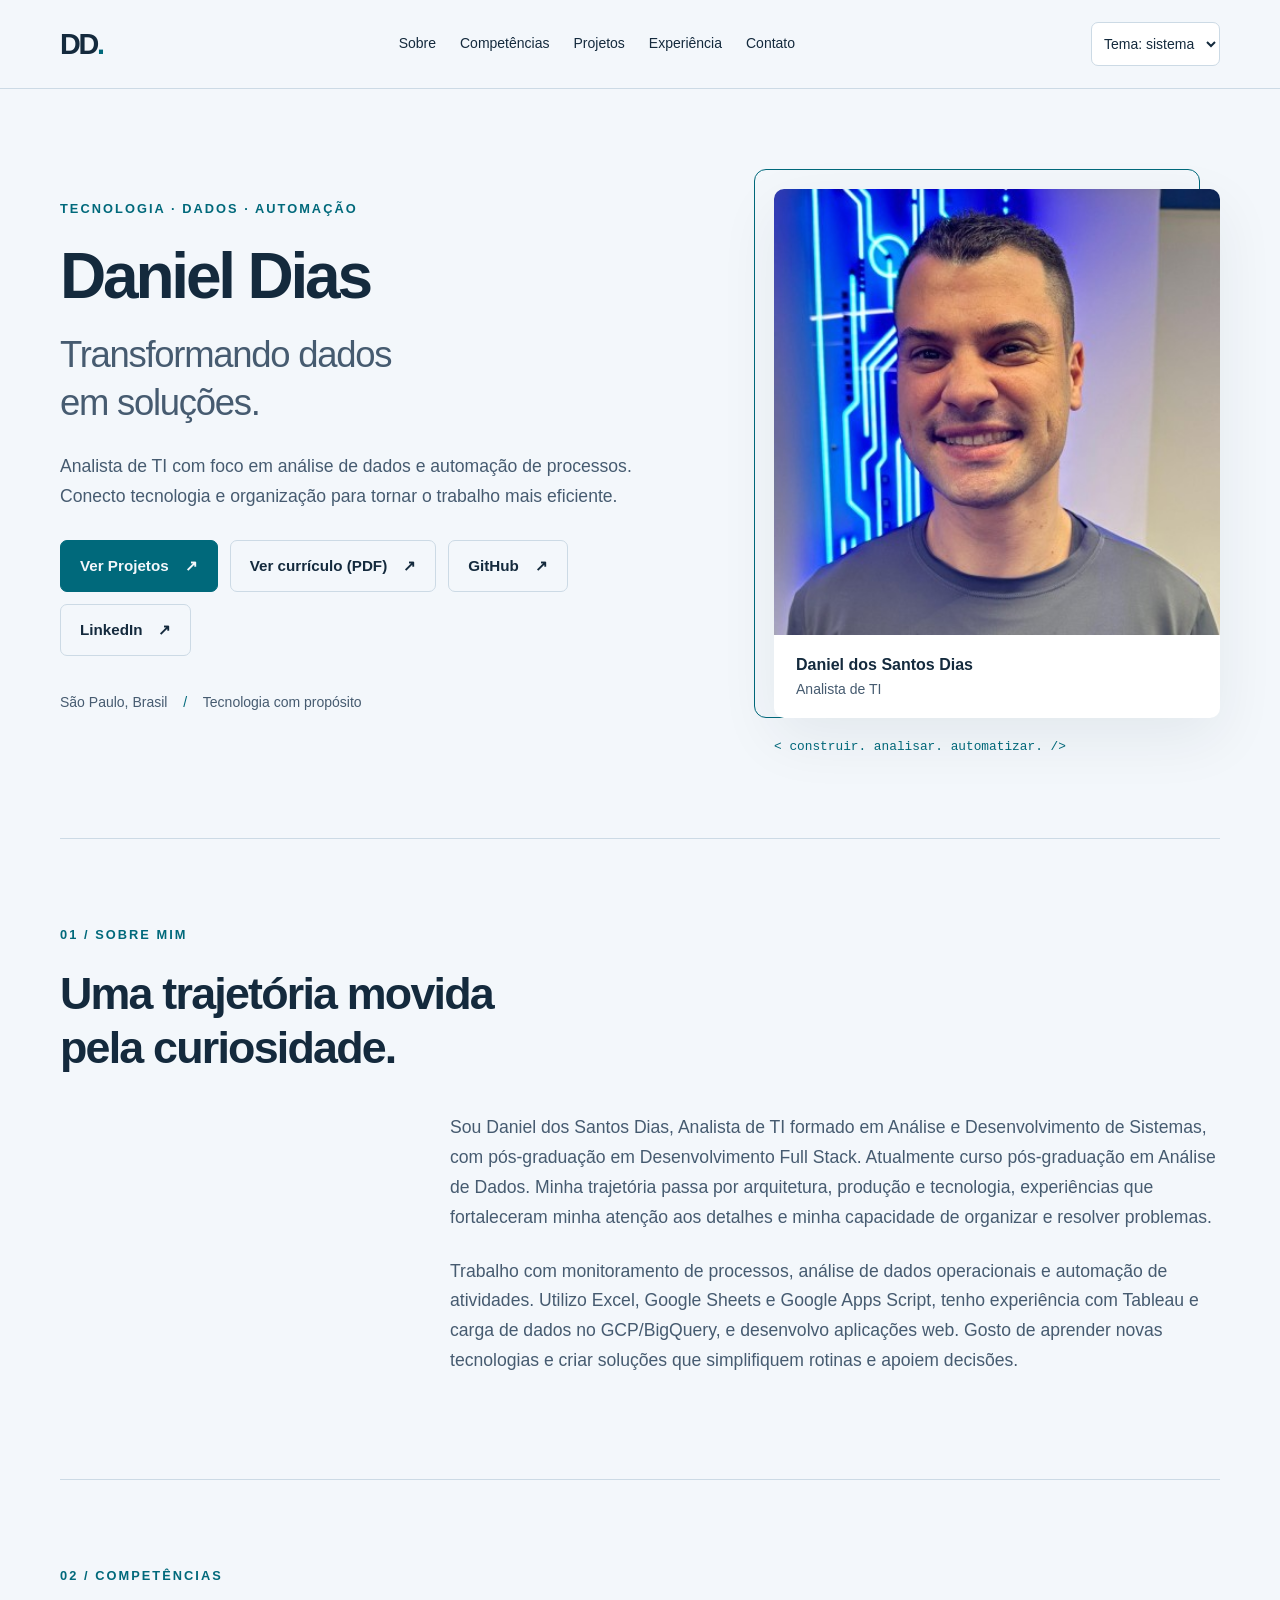
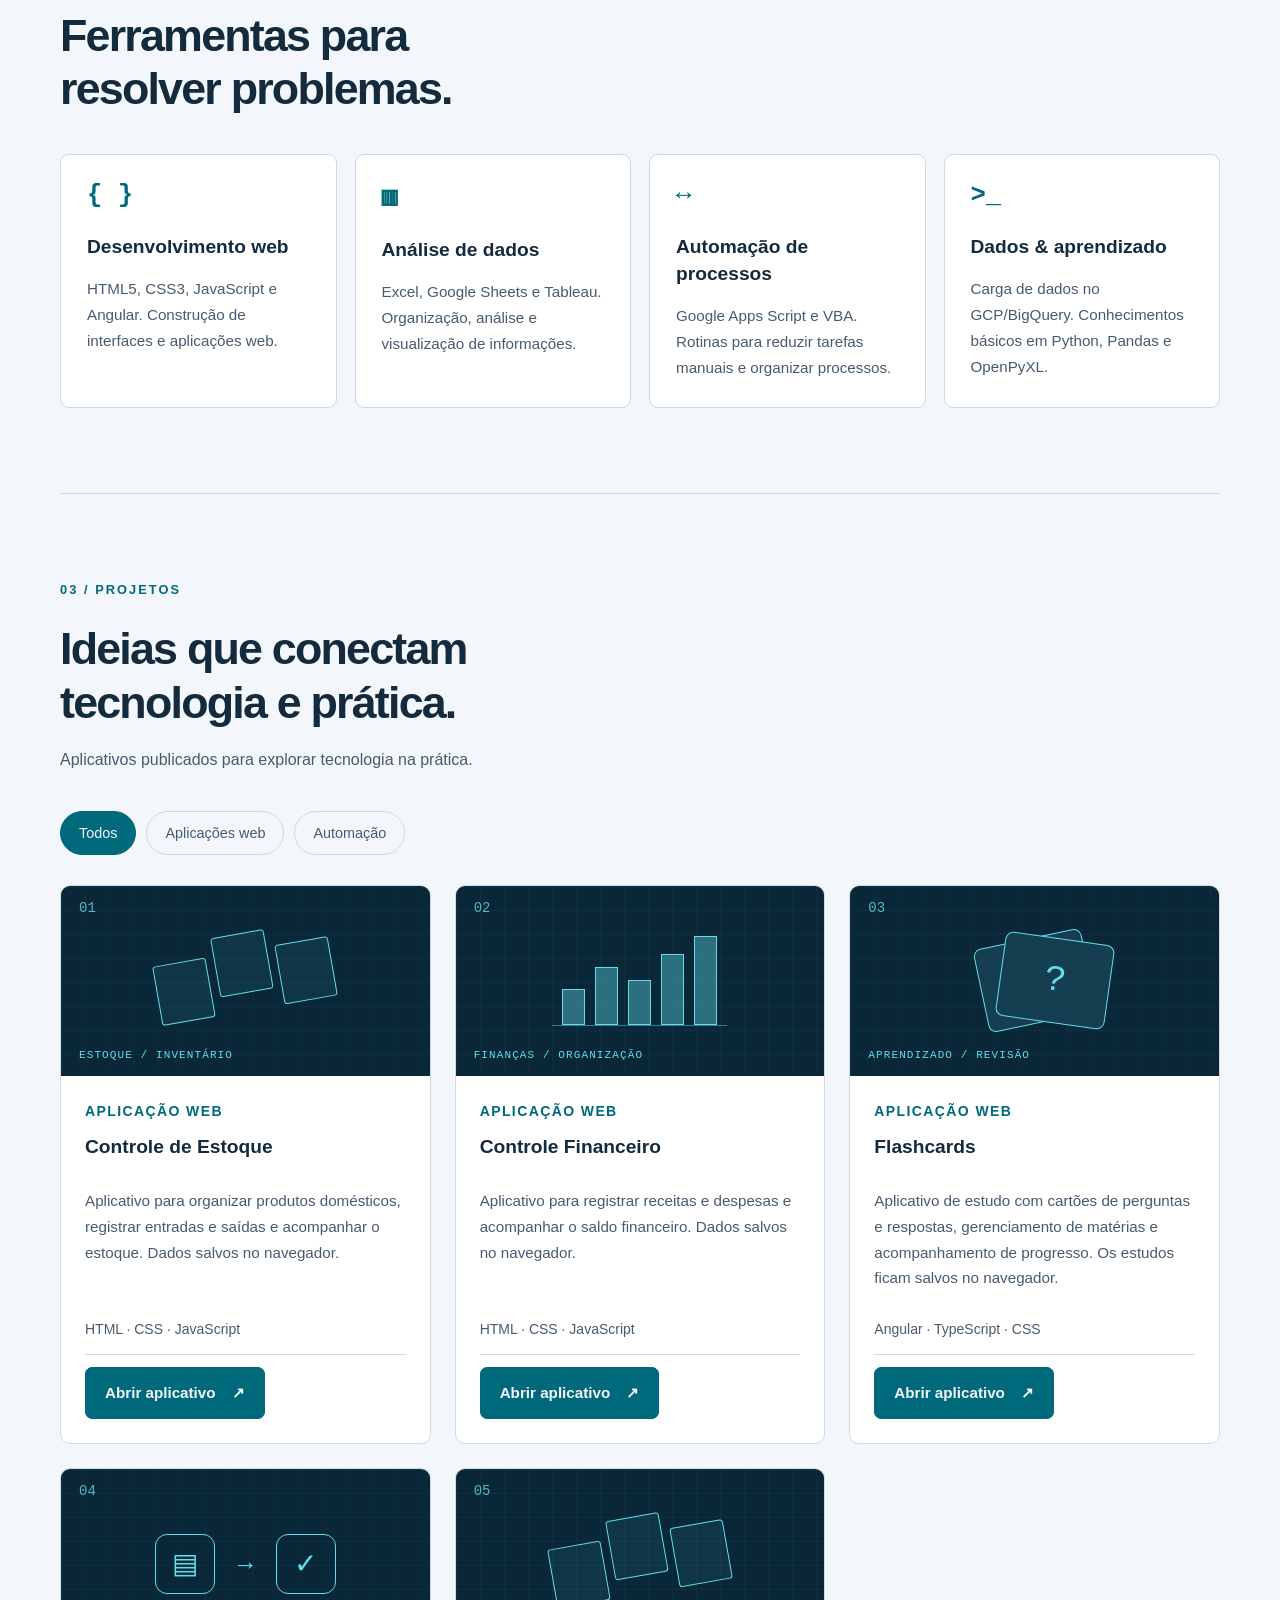
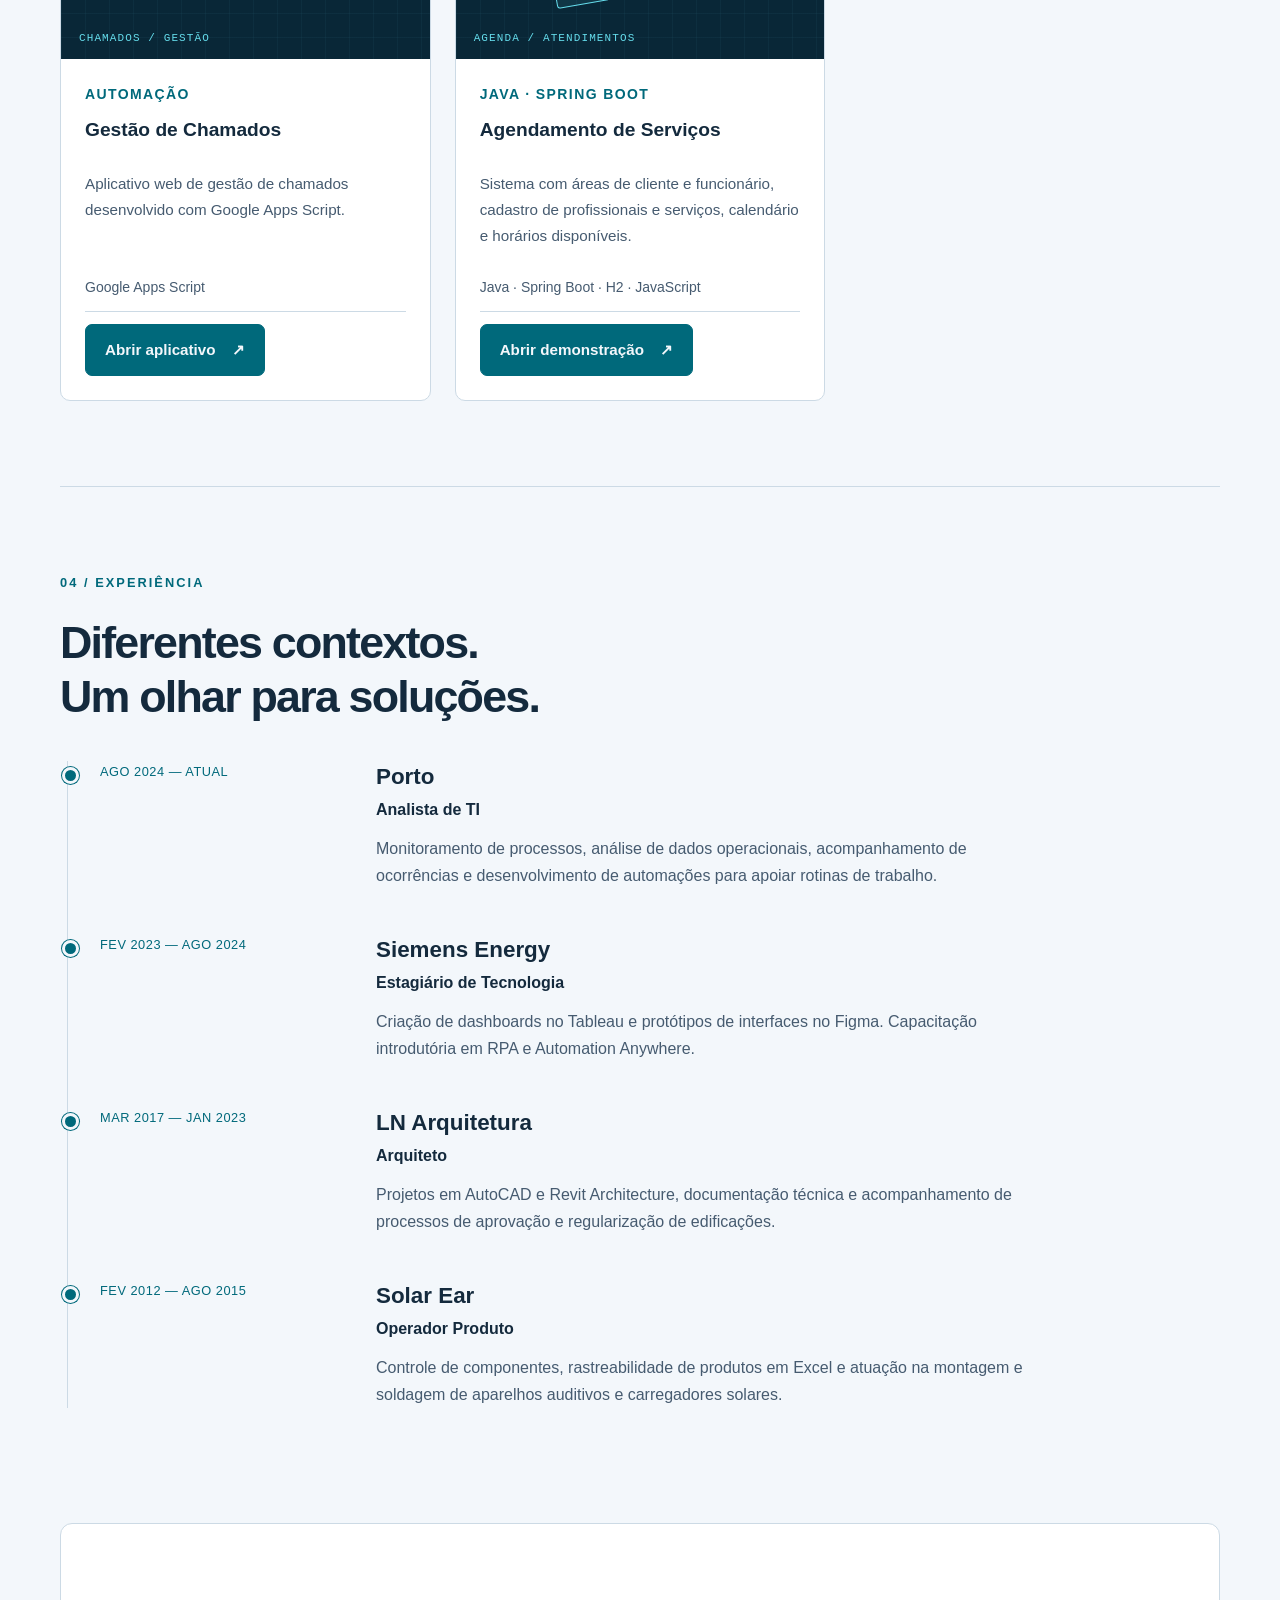
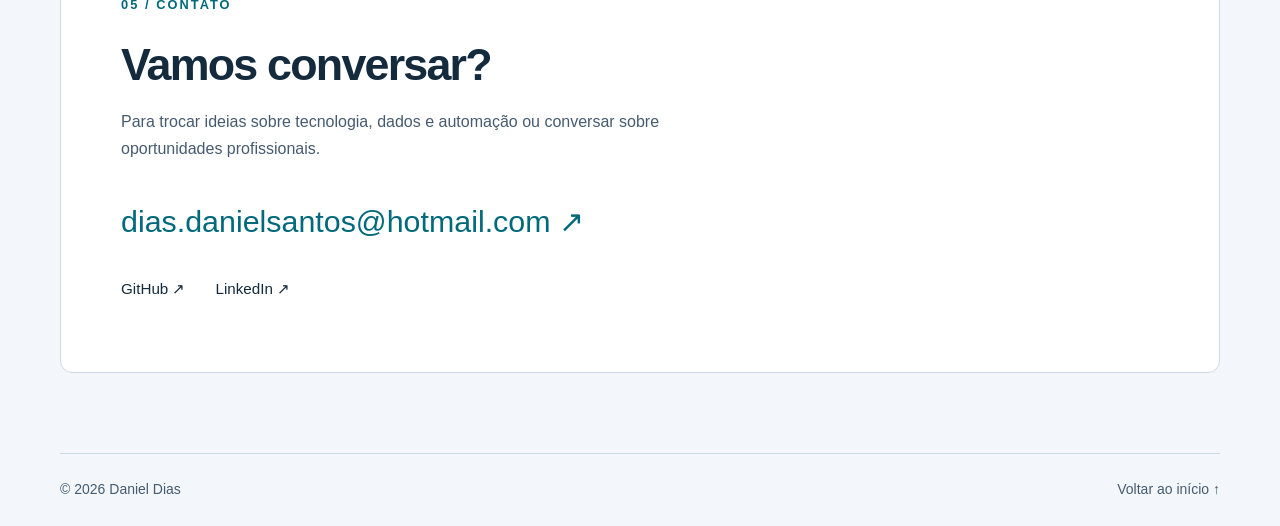
==== commit b99be257: "Publica demonstração navegável da agenda com dados fictícios no navegador" ====
--- a/index.html
+++ b/index.html
@@ -35,7 +35,7 @@
 <article class="project" data-category="web"><div class="project-art finance" aria-hidden="true"><span>02</span><div class="art-bars"><i></i><i></i><i></i><i></i><i></i></div><b>FINANÇAS / ORGANIZAÇÃO</b></div><div class="project-body"><p class="tag">APLICAÇÃO WEB</p><h3>Controle Financeiro</h3><p>Aplicativo para registrar receitas e despesas e acompanhar o saldo financeiro. Dados salvos no navegador.</p><p class="stack">HTML · CSS · JavaScript</p><p class="status"><a class="button primary" href="projetos/controle-financeiro/" aria-label="Abrir aplicativo Controle Financeiro">Abrir aplicativo <span aria-hidden="true">↗</span></a></p></div></article>
 <article class="project" data-category="web"><div class="project-art flash" aria-hidden="true"><span>03</span><div class="art-cards"><i></i><i>?</i></div><b>APRENDIZADO / REVISÃO</b></div><div class="project-body"><p class="tag">APLICAÇÃO WEB</p><h3>Flashcards</h3><p>Aplicativo de estudo com cartões de perguntas e respostas, gerenciamento de matérias e acompanhamento de progresso. Os estudos ficam salvos no navegador.</p><p class="stack">Angular · TypeScript · CSS</p><p class="status"><a class="button primary" href="https://danieldosadi.github.io/meus-flashcards-angular/" aria-label="Abrir aplicativo Flashcards">Abrir aplicativo <span aria-hidden="true">↗</span></a></p></div></article>
 <article class="project" data-category="automation"><div class="project-art alerts" aria-hidden="true"><span>04</span><div class="art-flow"><i>▤</i><em>→</em><i>✓</i></div><b>CHAMADOS / GESTÃO</b></div><div class="project-body"><p class="tag">AUTOMAÇÃO</p><h3>Gestão de Chamados</h3><p>Aplicativo web de gestão de chamados desenvolvido com Google Apps Script.</p><p class="stack">Google Apps Script</p><p class="status"><a class="button primary" href="https://script.google.com/macros/s/AKfycbwUPTCilkJIwV-g-wCI0ZAFEkxgGCOm4Q4_Ktr1TSfg7NjRUuMjpUo8jpeyMvdisXUZ/exec" aria-label="Abrir aplicativo Gestão de Chamados">Abrir aplicativo <span aria-hidden="true">↗</span></a></p></div></article>
-<article class="project" data-category="web"><div class="project-art stock" aria-hidden="true"><span>05</span><div class="art-boxes"><i></i><i></i><i></i></div><b>AGENDA / ATENDIMENTOS</b></div><div class="project-body"><p class="tag">JAVA · SPRING BOOT</p><h3>Agendamento de Serviços</h3><p>Sistema com áreas de cliente e funcionário, cadastro de profissionais e serviços, calendário e horários disponíveis.</p><p class="stack">Java · Spring Boot · H2 · JavaScript</p><p class="status"><a class="button primary" href="projetos/agendamento/" aria-label="Conhecer projeto Agendamento de Serviços">Conhecer projeto <span aria-hidden="true">↗</span></a></p></div></article>
+<article class="project" data-category="web"><div class="project-art stock" aria-hidden="true"><span>05</span><div class="art-boxes"><i></i><i></i><i></i></div><b>AGENDA / ATENDIMENTOS</b></div><div class="project-body"><p class="tag">JAVA · SPRING BOOT</p><h3>Agendamento de Serviços</h3><p>Sistema com áreas de cliente e funcionário, cadastro de profissionais e serviços, calendário e horários disponíveis.</p><p class="stack">Java · Spring Boot · H2 · JavaScript</p><p class="status"><a class="button primary" href="projetos/agendamento/" aria-label="Abrir demonstração Agendamento de Serviços">Abrir demonstração <span aria-hidden="true">↗</span></a></p></div></article>
 </div></section>
 <section class="section container" id="experiencia" aria-labelledby="experience-title"><div class="section-heading"><p class="eyebrow">04 / EXPERIÊNCIA</p><h2 id="experience-title">Diferentes contextos.<br>Um olhar para soluções.</h2></div><ol class="timeline">
 <li><div class="period">AGO 2024 — ATUAL</div><div><h3>Porto</h3><p class="role">Analista de TI</p><p>Monitoramento de processos, análise de dados operacionais, acompanhamento de ocorrências e desenvolvimento de automações para apoiar rotinas de trabalho.</p></div></li>
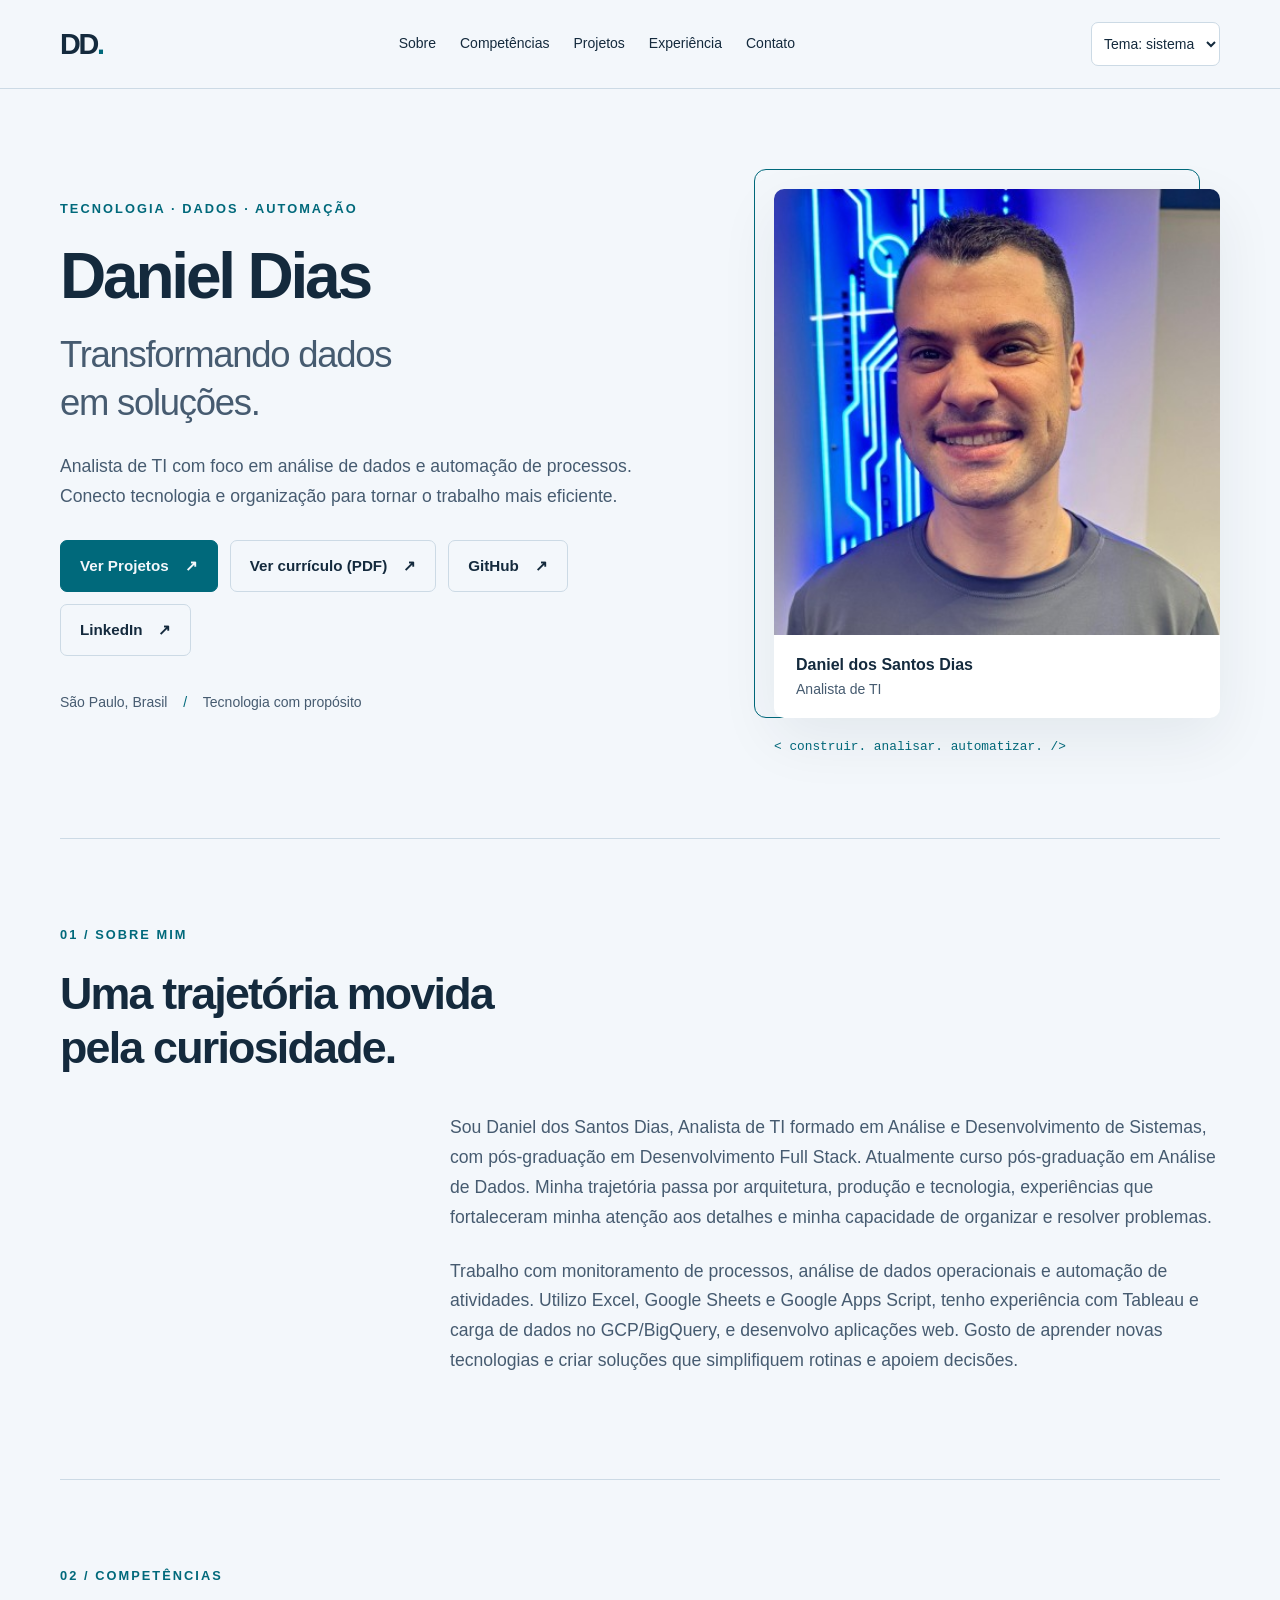
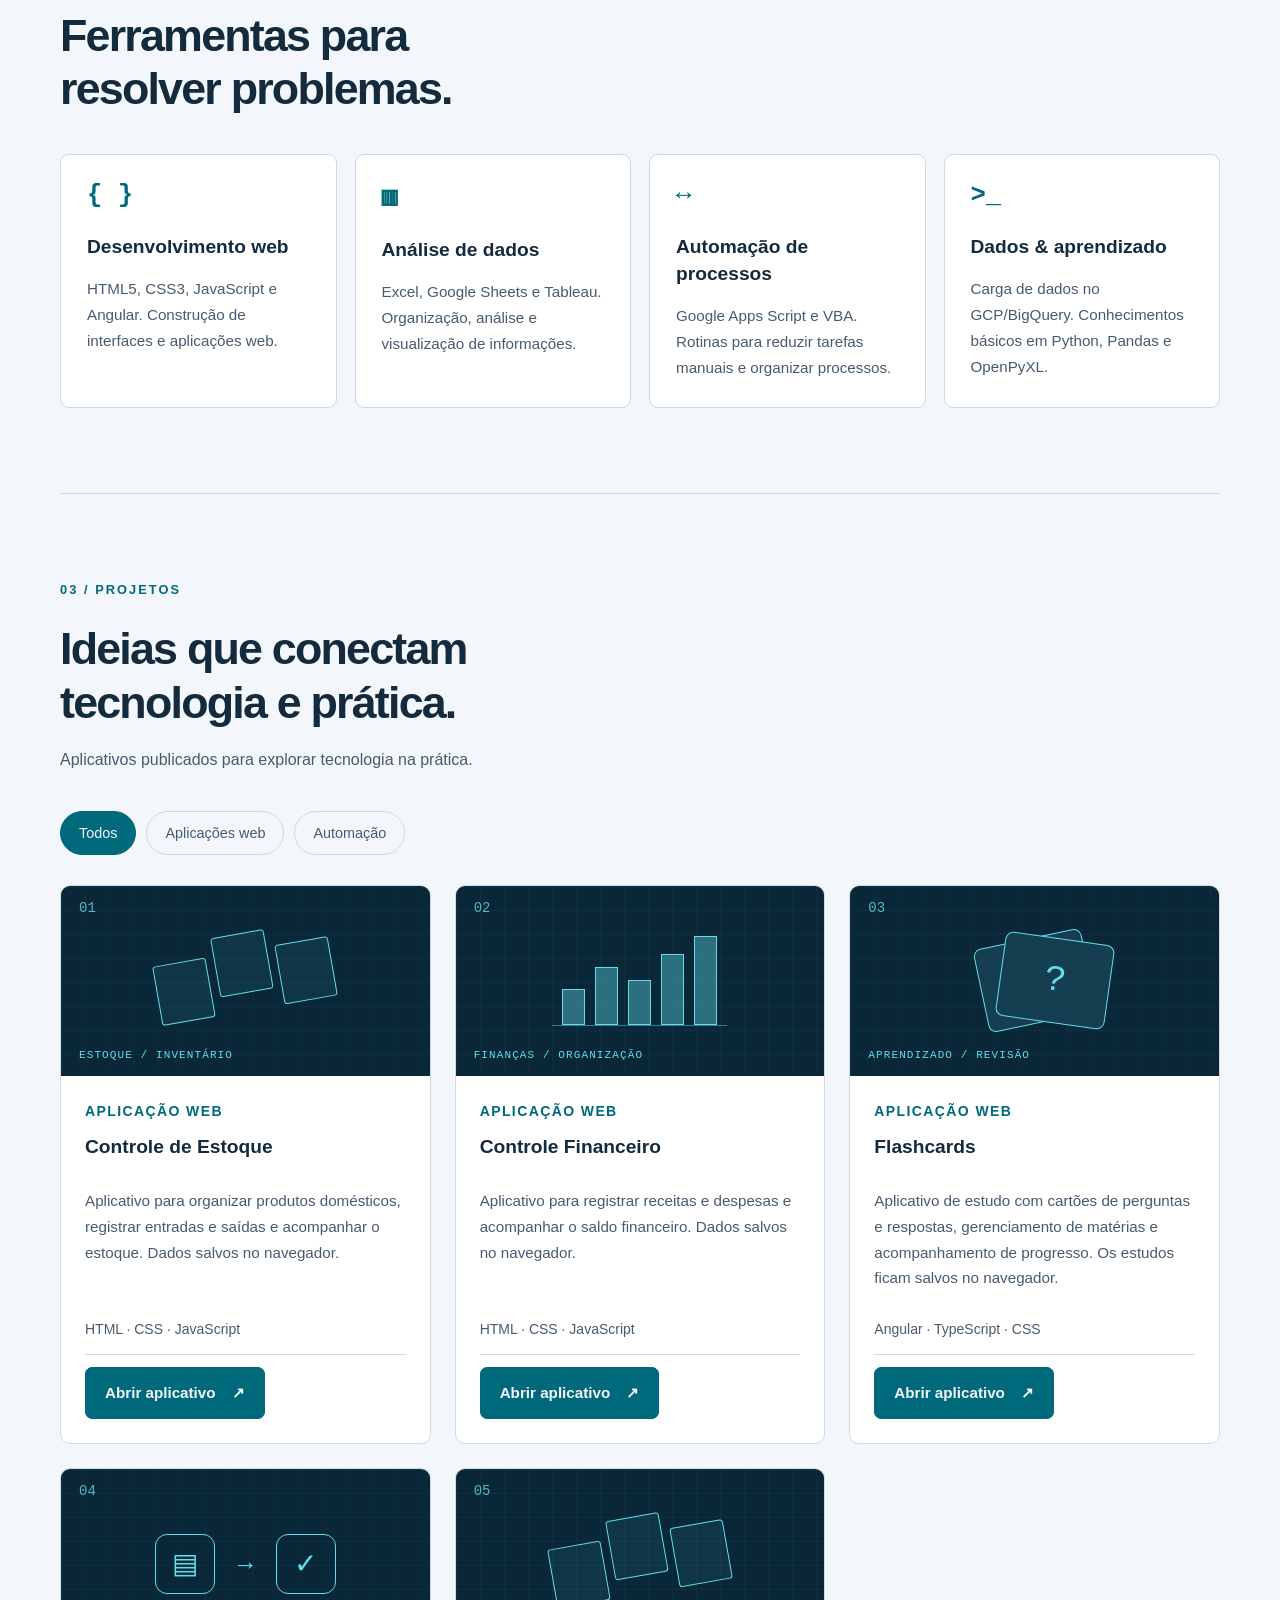
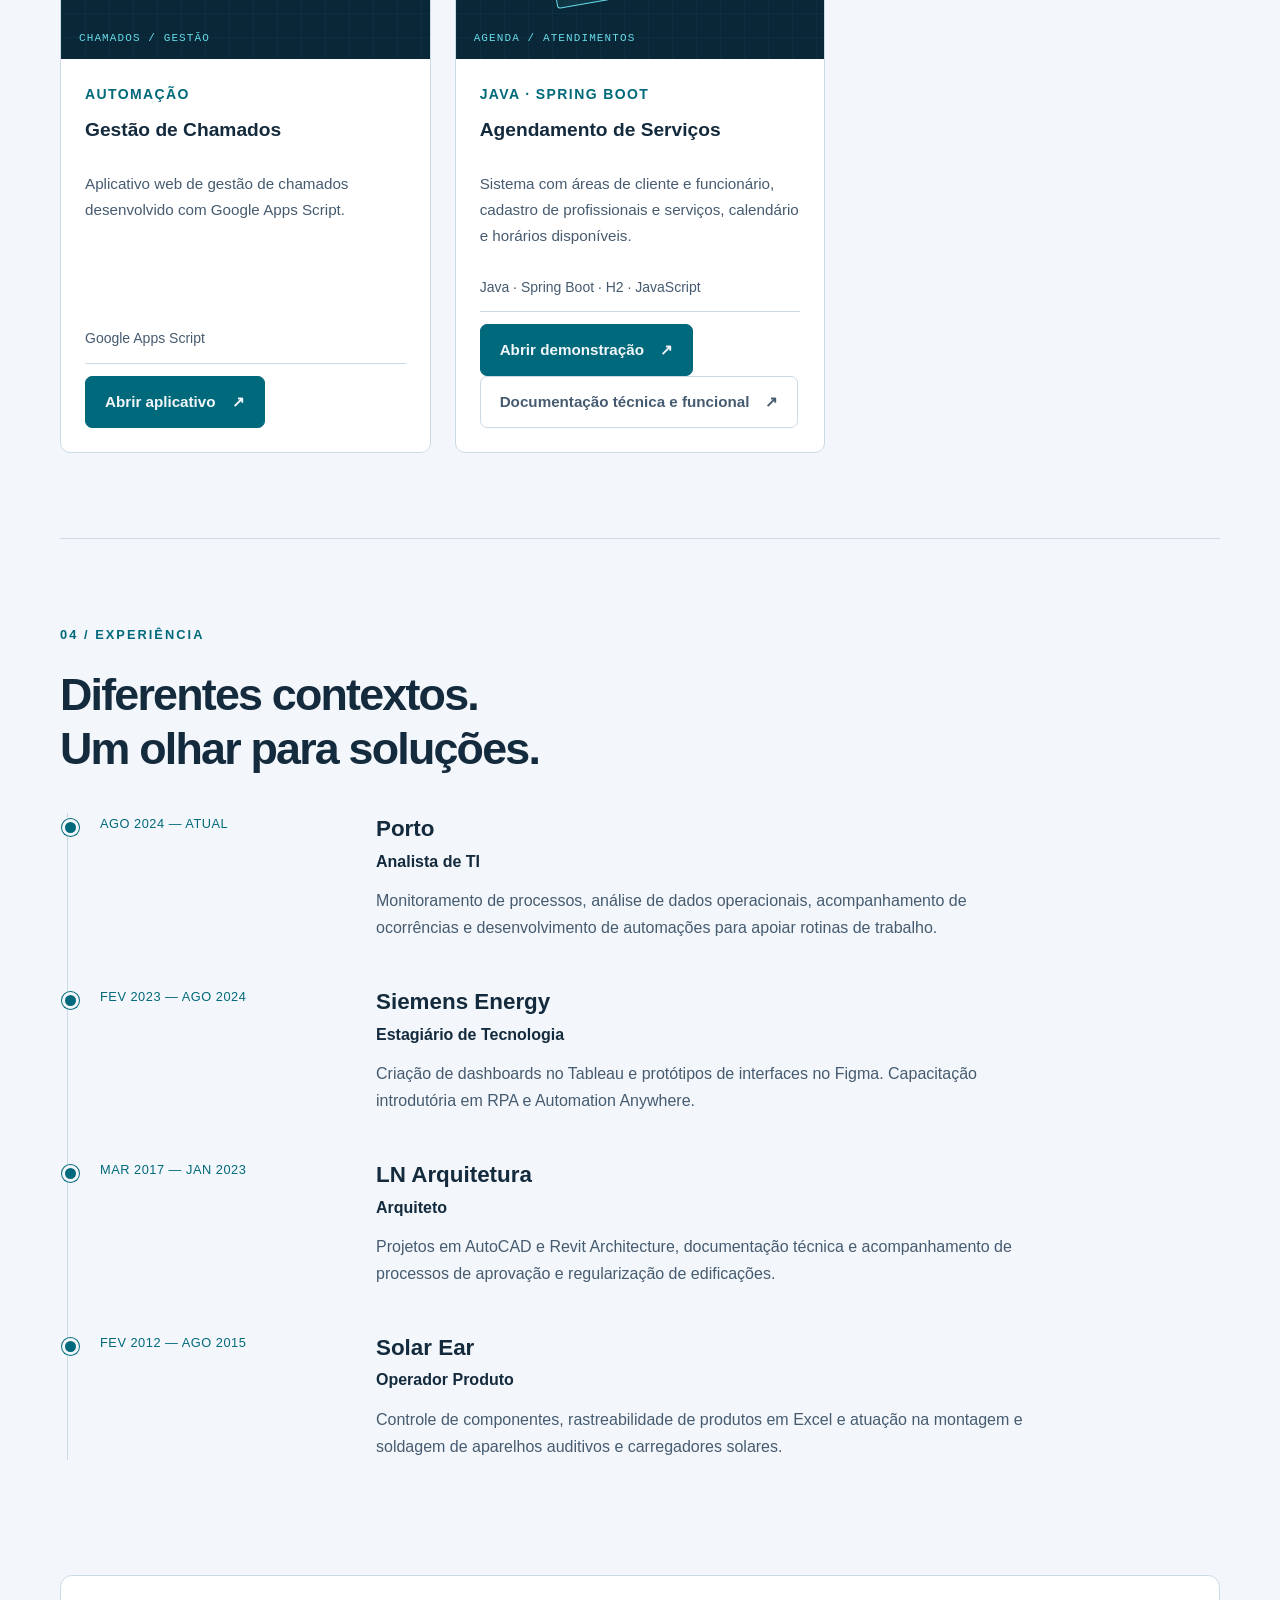
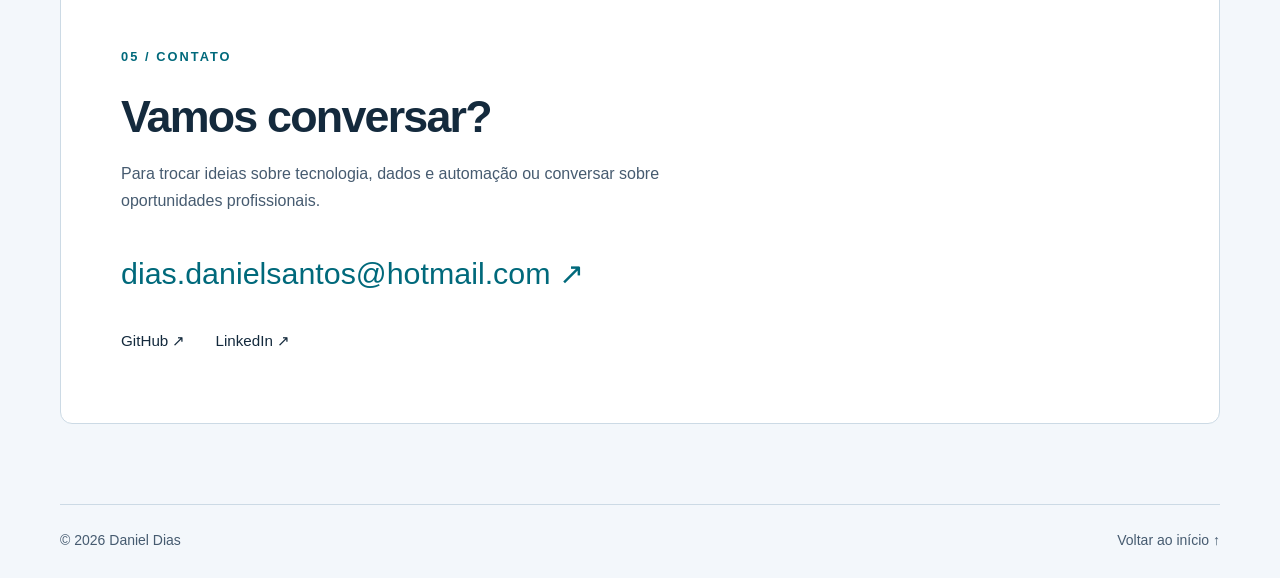
==== commit 1adb95b1: "Adiciona documentação técnica e funcional ao projeto Agendamento no portfólio" ====
--- a/index.html
+++ b/index.html
@@ -35,7 +35,7 @@
 <article class="project" data-category="web"><div class="project-art finance" aria-hidden="true"><span>02</span><div class="art-bars"><i></i><i></i><i></i><i></i><i></i></div><b>FINANÇAS / ORGANIZAÇÃO</b></div><div class="project-body"><p class="tag">APLICAÇÃO WEB</p><h3>Controle Financeiro</h3><p>Aplicativo para registrar receitas e despesas e acompanhar o saldo financeiro. Dados salvos no navegador.</p><p class="stack">HTML · CSS · JavaScript</p><p class="status"><a class="button primary" href="projetos/controle-financeiro/" aria-label="Abrir aplicativo Controle Financeiro">Abrir aplicativo <span aria-hidden="true">↗</span></a></p></div></article>
 <article class="project" data-category="web"><div class="project-art flash" aria-hidden="true"><span>03</span><div class="art-cards"><i></i><i>?</i></div><b>APRENDIZADO / REVISÃO</b></div><div class="project-body"><p class="tag">APLICAÇÃO WEB</p><h3>Flashcards</h3><p>Aplicativo de estudo com cartões de perguntas e respostas, gerenciamento de matérias e acompanhamento de progresso. Os estudos ficam salvos no navegador.</p><p class="stack">Angular · TypeScript · CSS</p><p class="status"><a class="button primary" href="https://danieldosadi.github.io/meus-flashcards-angular/" aria-label="Abrir aplicativo Flashcards">Abrir aplicativo <span aria-hidden="true">↗</span></a></p></div></article>
 <article class="project" data-category="automation"><div class="project-art alerts" aria-hidden="true"><span>04</span><div class="art-flow"><i>▤</i><em>→</em><i>✓</i></div><b>CHAMADOS / GESTÃO</b></div><div class="project-body"><p class="tag">AUTOMAÇÃO</p><h3>Gestão de Chamados</h3><p>Aplicativo web de gestão de chamados desenvolvido com Google Apps Script.</p><p class="stack">Google Apps Script</p><p class="status"><a class="button primary" href="https://script.google.com/macros/s/AKfycbwUPTCilkJIwV-g-wCI0ZAFEkxgGCOm4Q4_Ktr1TSfg7NjRUuMjpUo8jpeyMvdisXUZ/exec" aria-label="Abrir aplicativo Gestão de Chamados">Abrir aplicativo <span aria-hidden="true">↗</span></a></p></div></article>
-<article class="project" data-category="web"><div class="project-art stock" aria-hidden="true"><span>05</span><div class="art-boxes"><i></i><i></i><i></i></div><b>AGENDA / ATENDIMENTOS</b></div><div class="project-body"><p class="tag">JAVA · SPRING BOOT</p><h3>Agendamento de Serviços</h3><p>Sistema com áreas de cliente e funcionário, cadastro de profissionais e serviços, calendário e horários disponíveis.</p><p class="stack">Java · Spring Boot · H2 · JavaScript</p><p class="status"><a class="button primary" href="projetos/agendamento/" aria-label="Abrir demonstração Agendamento de Serviços">Abrir demonstração <span aria-hidden="true">↗</span></a></p></div></article>
+<article class="project" data-category="web"><div class="project-art stock" aria-hidden="true"><span>05</span><div class="art-boxes"><i></i><i></i><i></i></div><b>AGENDA / ATENDIMENTOS</b></div><div class="project-body"><p class="tag">JAVA · SPRING BOOT</p><h3>Agendamento de Serviços</h3><p>Sistema com áreas de cliente e funcionário, cadastro de profissionais e serviços, calendário e horários disponíveis.</p><p class="stack">Java · Spring Boot · H2 · JavaScript</p><p class="status"><a class="button primary" href="projetos/agendamento/" aria-label="Abrir demonstração Agendamento de Serviços">Abrir demonstração <span aria-hidden="true">↗</span></a> <a class="button" href="projetos/agendamento/documentacao.html">Documentação técnica e funcional <span aria-hidden="true">↗</span></a></p></div></article>
 </div></section>
 <section class="section container" id="experiencia" aria-labelledby="experience-title"><div class="section-heading"><p class="eyebrow">04 / EXPERIÊNCIA</p><h2 id="experience-title">Diferentes contextos.<br>Um olhar para soluções.</h2></div><ol class="timeline">
 <li><div class="period">AGO 2024 — ATUAL</div><div><h3>Porto</h3><p class="role">Analista de TI</p><p>Monitoramento de processos, análise de dados operacionais, acompanhamento de ocorrências e desenvolvimento de automações para apoiar rotinas de trabalho.</p></div></li>
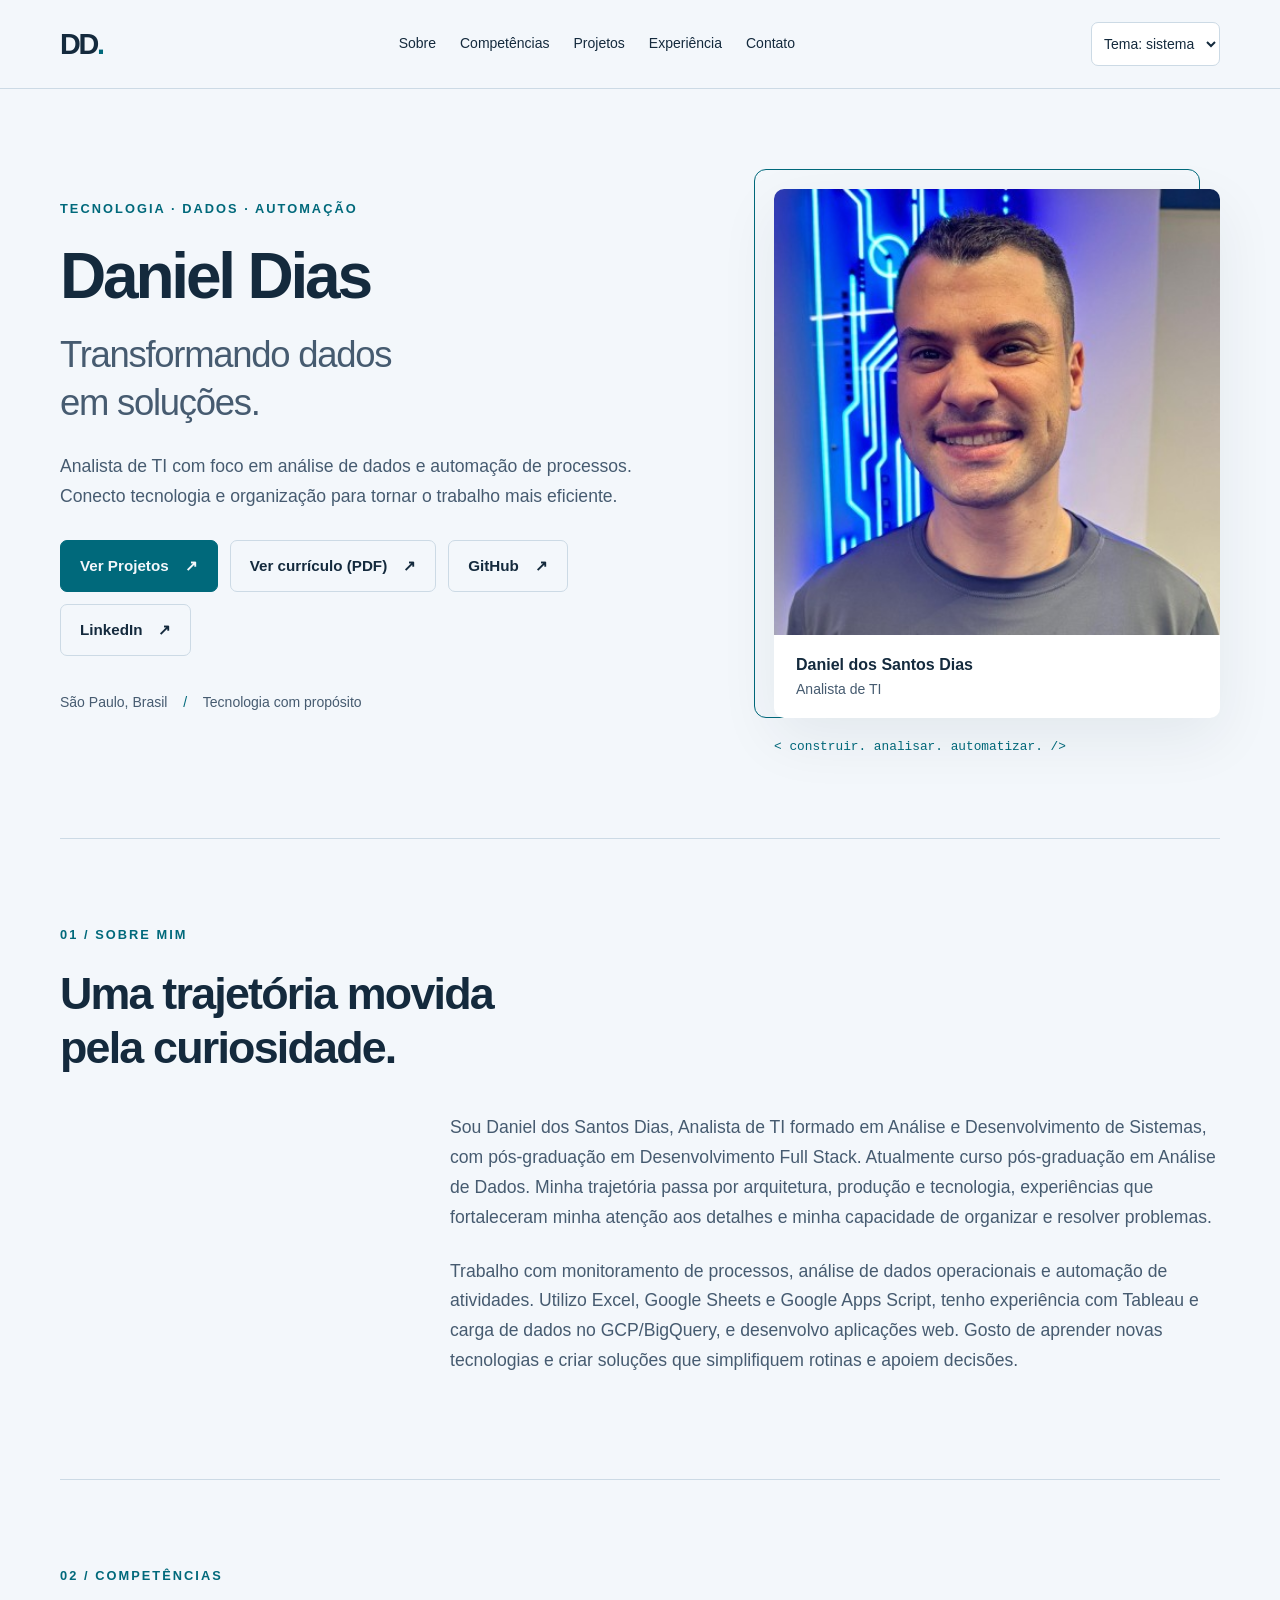
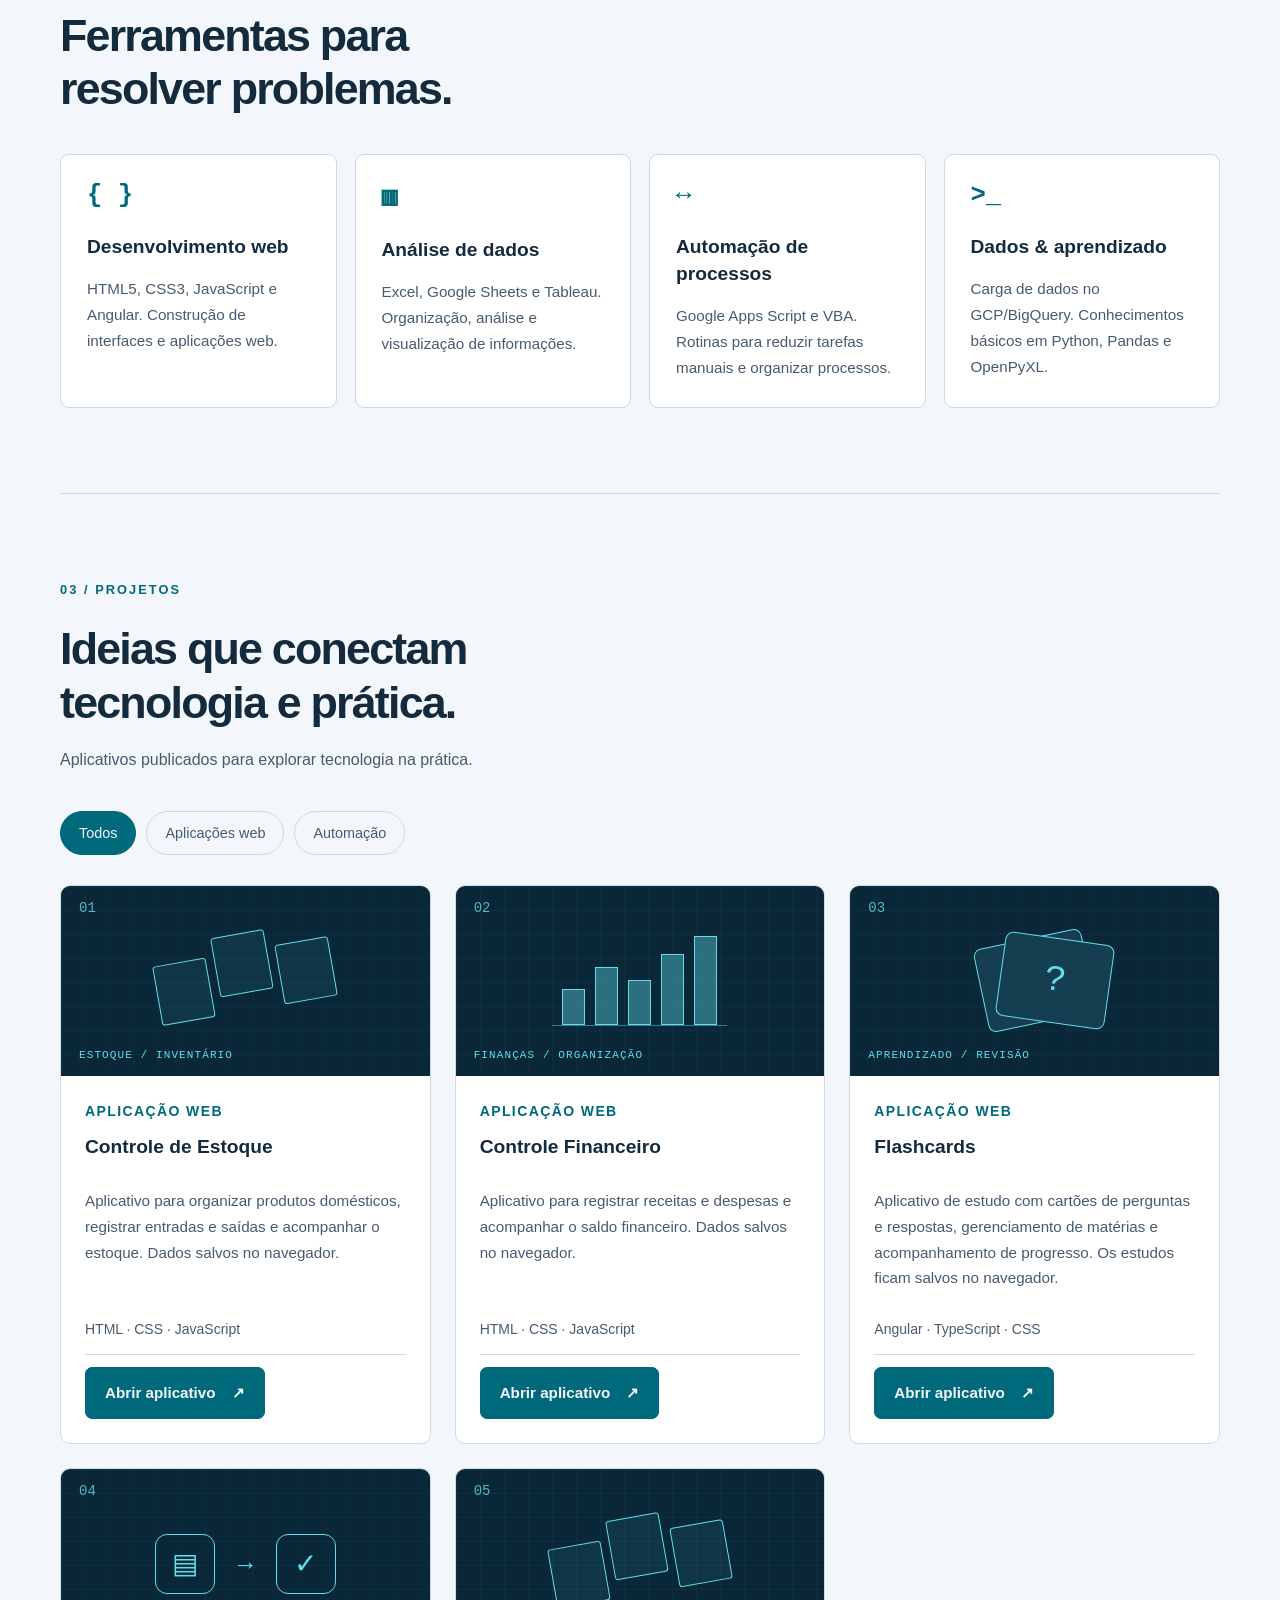
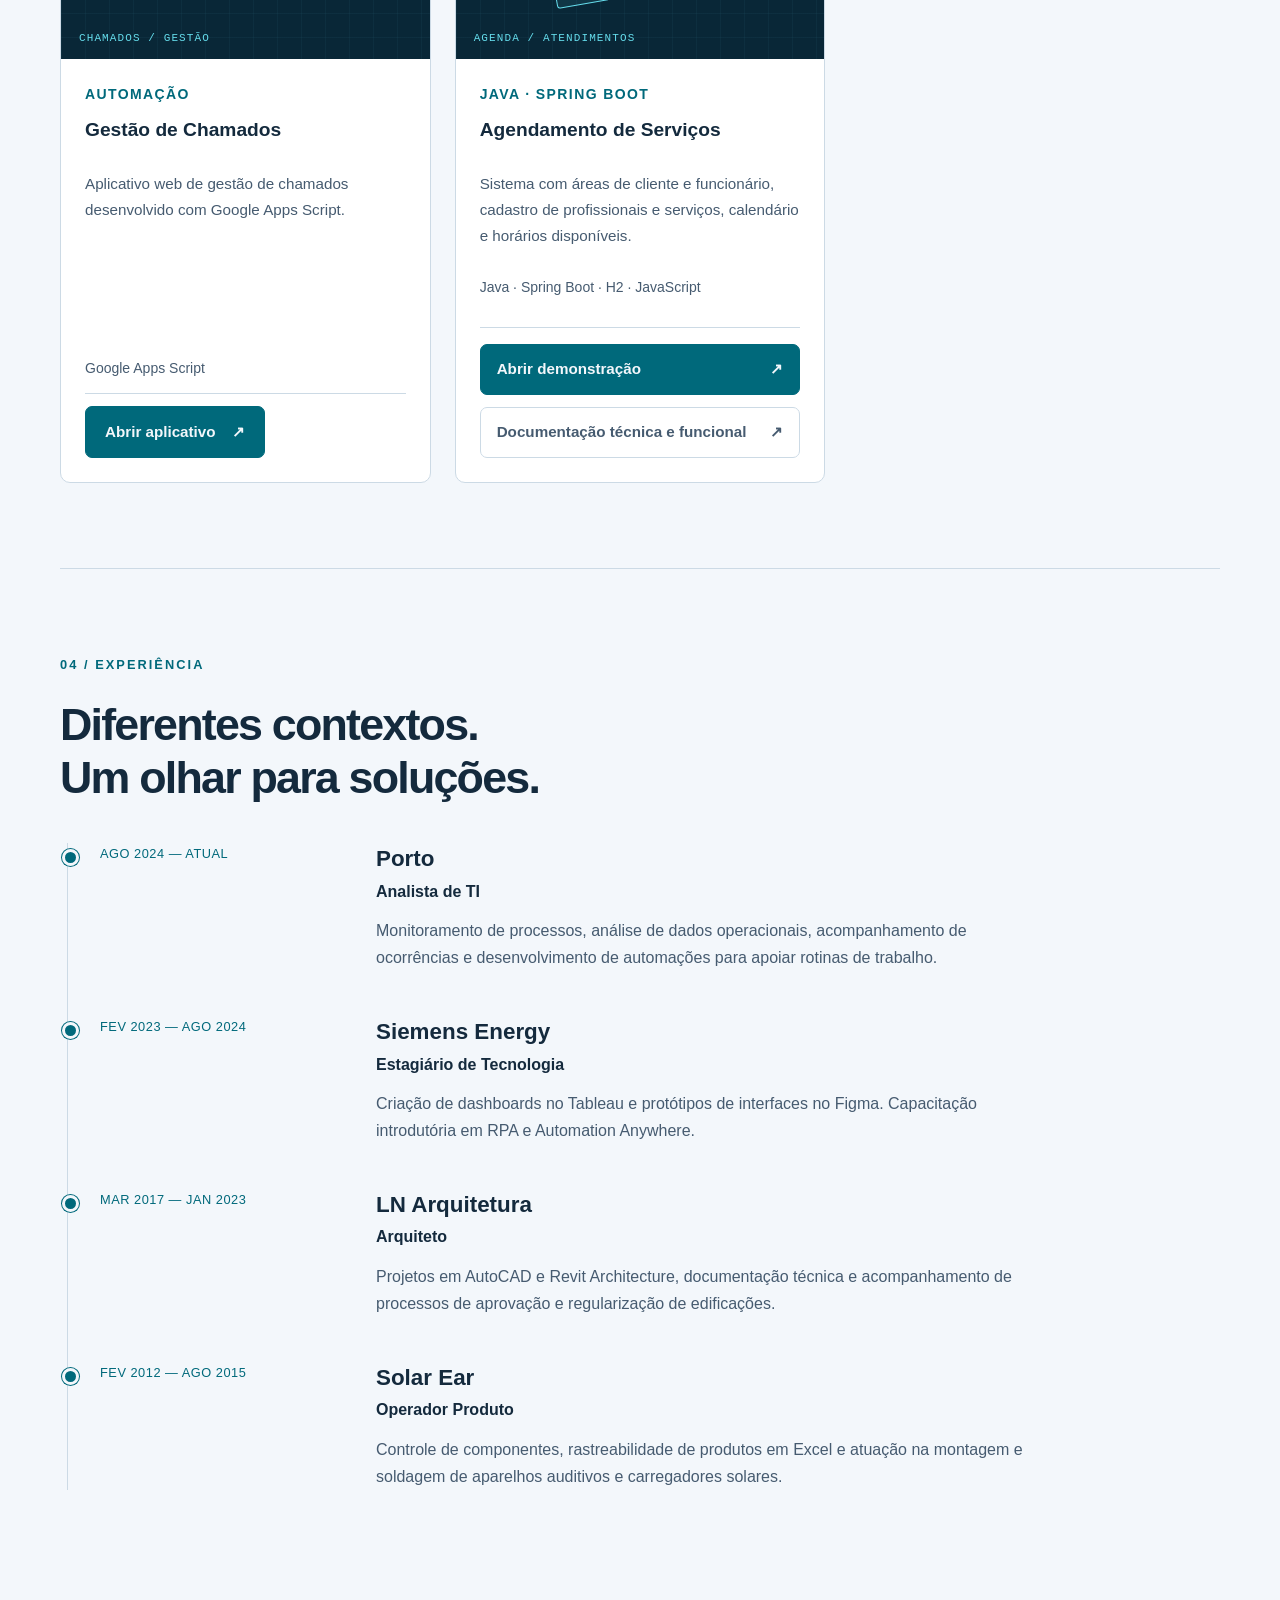
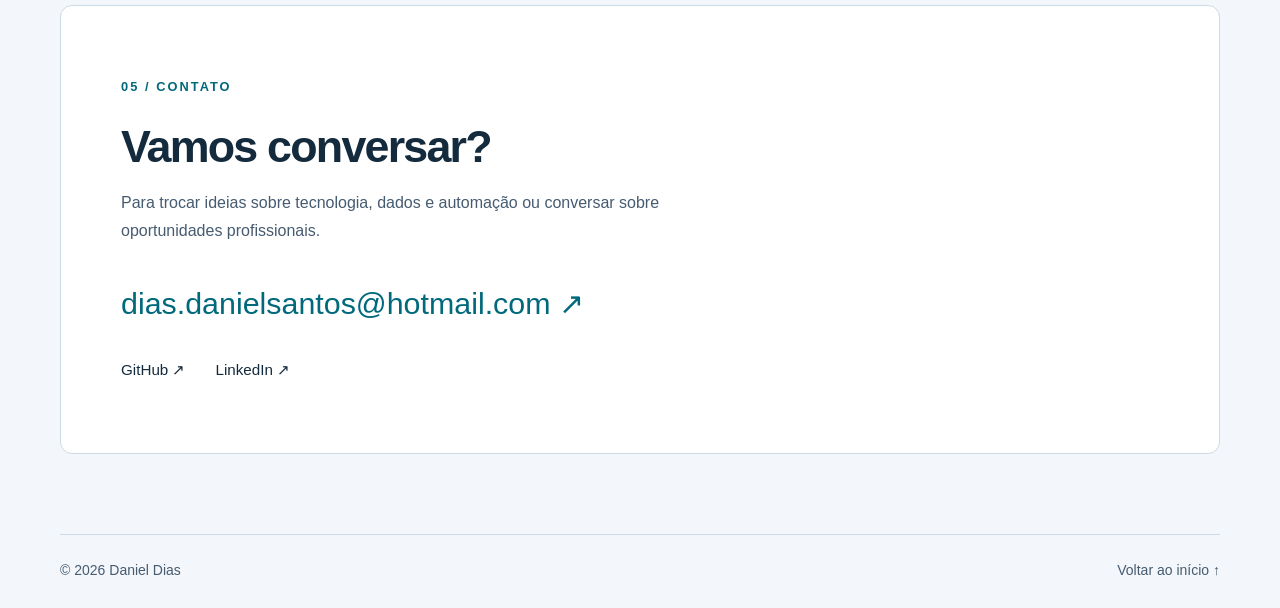
==== commit 36ff16a4: "Melhora espaçamento e alinhamento das ações do projeto Agendamento" ====
--- a/index.html
+++ b/index.html
@@ -7,7 +7,7 @@
   <title>Daniel Dias | Tecnologia, Dados & Automação</title>
   <link rel="icon" href="assets/favicon.svg" type="image/svg+xml">
   <script src="theme.js?v=2"></script><link rel="stylesheet" href="styles.css?v=5"><script src="script.js?v=4" defer></script>
-</head>
+<style>.project .agenda-project-actions{display:flex;flex-direction:column;align-items:stretch;gap:12px;padding-top:16px;margin-top:16px}.agenda-project-actions .button{display:flex;justify-content:space-between;align-items:center;gap:16px;width:100%;margin:0;line-height:1.5;padding:13px 16px}.agenda-project-actions .button span{flex-shrink:0}</style></head>
 <body>
 <a class="skip" href="#conteudo">Pular para o conteúdo</a>
 <header class="header"><div class="container header-inner">
@@ -35,7 +35,7 @@
 <article class="project" data-category="web"><div class="project-art finance" aria-hidden="true"><span>02</span><div class="art-bars"><i></i><i></i><i></i><i></i><i></i></div><b>FINANÇAS / ORGANIZAÇÃO</b></div><div class="project-body"><p class="tag">APLICAÇÃO WEB</p><h3>Controle Financeiro</h3><p>Aplicativo para registrar receitas e despesas e acompanhar o saldo financeiro. Dados salvos no navegador.</p><p class="stack">HTML · CSS · JavaScript</p><p class="status"><a class="button primary" href="projetos/controle-financeiro/" aria-label="Abrir aplicativo Controle Financeiro">Abrir aplicativo <span aria-hidden="true">↗</span></a></p></div></article>
 <article class="project" data-category="web"><div class="project-art flash" aria-hidden="true"><span>03</span><div class="art-cards"><i></i><i>?</i></div><b>APRENDIZADO / REVISÃO</b></div><div class="project-body"><p class="tag">APLICAÇÃO WEB</p><h3>Flashcards</h3><p>Aplicativo de estudo com cartões de perguntas e respostas, gerenciamento de matérias e acompanhamento de progresso. Os estudos ficam salvos no navegador.</p><p class="stack">Angular · TypeScript · CSS</p><p class="status"><a class="button primary" href="https://danieldosadi.github.io/meus-flashcards-angular/" aria-label="Abrir aplicativo Flashcards">Abrir aplicativo <span aria-hidden="true">↗</span></a></p></div></article>
 <article class="project" data-category="automation"><div class="project-art alerts" aria-hidden="true"><span>04</span><div class="art-flow"><i>▤</i><em>→</em><i>✓</i></div><b>CHAMADOS / GESTÃO</b></div><div class="project-body"><p class="tag">AUTOMAÇÃO</p><h3>Gestão de Chamados</h3><p>Aplicativo web de gestão de chamados desenvolvido com Google Apps Script.</p><p class="stack">Google Apps Script</p><p class="status"><a class="button primary" href="https://script.google.com/macros/s/AKfycbwUPTCilkJIwV-g-wCI0ZAFEkxgGCOm4Q4_Ktr1TSfg7NjRUuMjpUo8jpeyMvdisXUZ/exec" aria-label="Abrir aplicativo Gestão de Chamados">Abrir aplicativo <span aria-hidden="true">↗</span></a></p></div></article>
-<article class="project" data-category="web"><div class="project-art stock" aria-hidden="true"><span>05</span><div class="art-boxes"><i></i><i></i><i></i></div><b>AGENDA / ATENDIMENTOS</b></div><div class="project-body"><p class="tag">JAVA · SPRING BOOT</p><h3>Agendamento de Serviços</h3><p>Sistema com áreas de cliente e funcionário, cadastro de profissionais e serviços, calendário e horários disponíveis.</p><p class="stack">Java · Spring Boot · H2 · JavaScript</p><p class="status"><a class="button primary" href="projetos/agendamento/" aria-label="Abrir demonstração Agendamento de Serviços">Abrir demonstração <span aria-hidden="true">↗</span></a> <a class="button" href="projetos/agendamento/documentacao.html">Documentação técnica e funcional <span aria-hidden="true">↗</span></a></p></div></article>
+<article class="project" data-category="web"><div class="project-art stock" aria-hidden="true"><span>05</span><div class="art-boxes"><i></i><i></i><i></i></div><b>AGENDA / ATENDIMENTOS</b></div><div class="project-body"><p class="tag">JAVA · SPRING BOOT</p><h3>Agendamento de Serviços</h3><p>Sistema com áreas de cliente e funcionário, cadastro de profissionais e serviços, calendário e horários disponíveis.</p><p class="stack">Java · Spring Boot · H2 · JavaScript</p><p class="status agenda-project-actions"><a class="button primary" href="projetos/agendamento/" aria-label="Abrir demonstração Agendamento de Serviços">Abrir demonstração <span aria-hidden="true">↗</span></a> <a class="button" href="projetos/agendamento/documentacao.html">Documentação técnica e funcional <span aria-hidden="true">↗</span></a></p></div></article>
 </div></section>
 <section class="section container" id="experiencia" aria-labelledby="experience-title"><div class="section-heading"><p class="eyebrow">04 / EXPERIÊNCIA</p><h2 id="experience-title">Diferentes contextos.<br>Um olhar para soluções.</h2></div><ol class="timeline">
 <li><div class="period">AGO 2024 — ATUAL</div><div><h3>Porto</h3><p class="role">Analista de TI</p><p>Monitoramento de processos, análise de dados operacionais, acompanhamento de ocorrências e desenvolvimento de automações para apoiar rotinas de trabalho.</p></div></li>
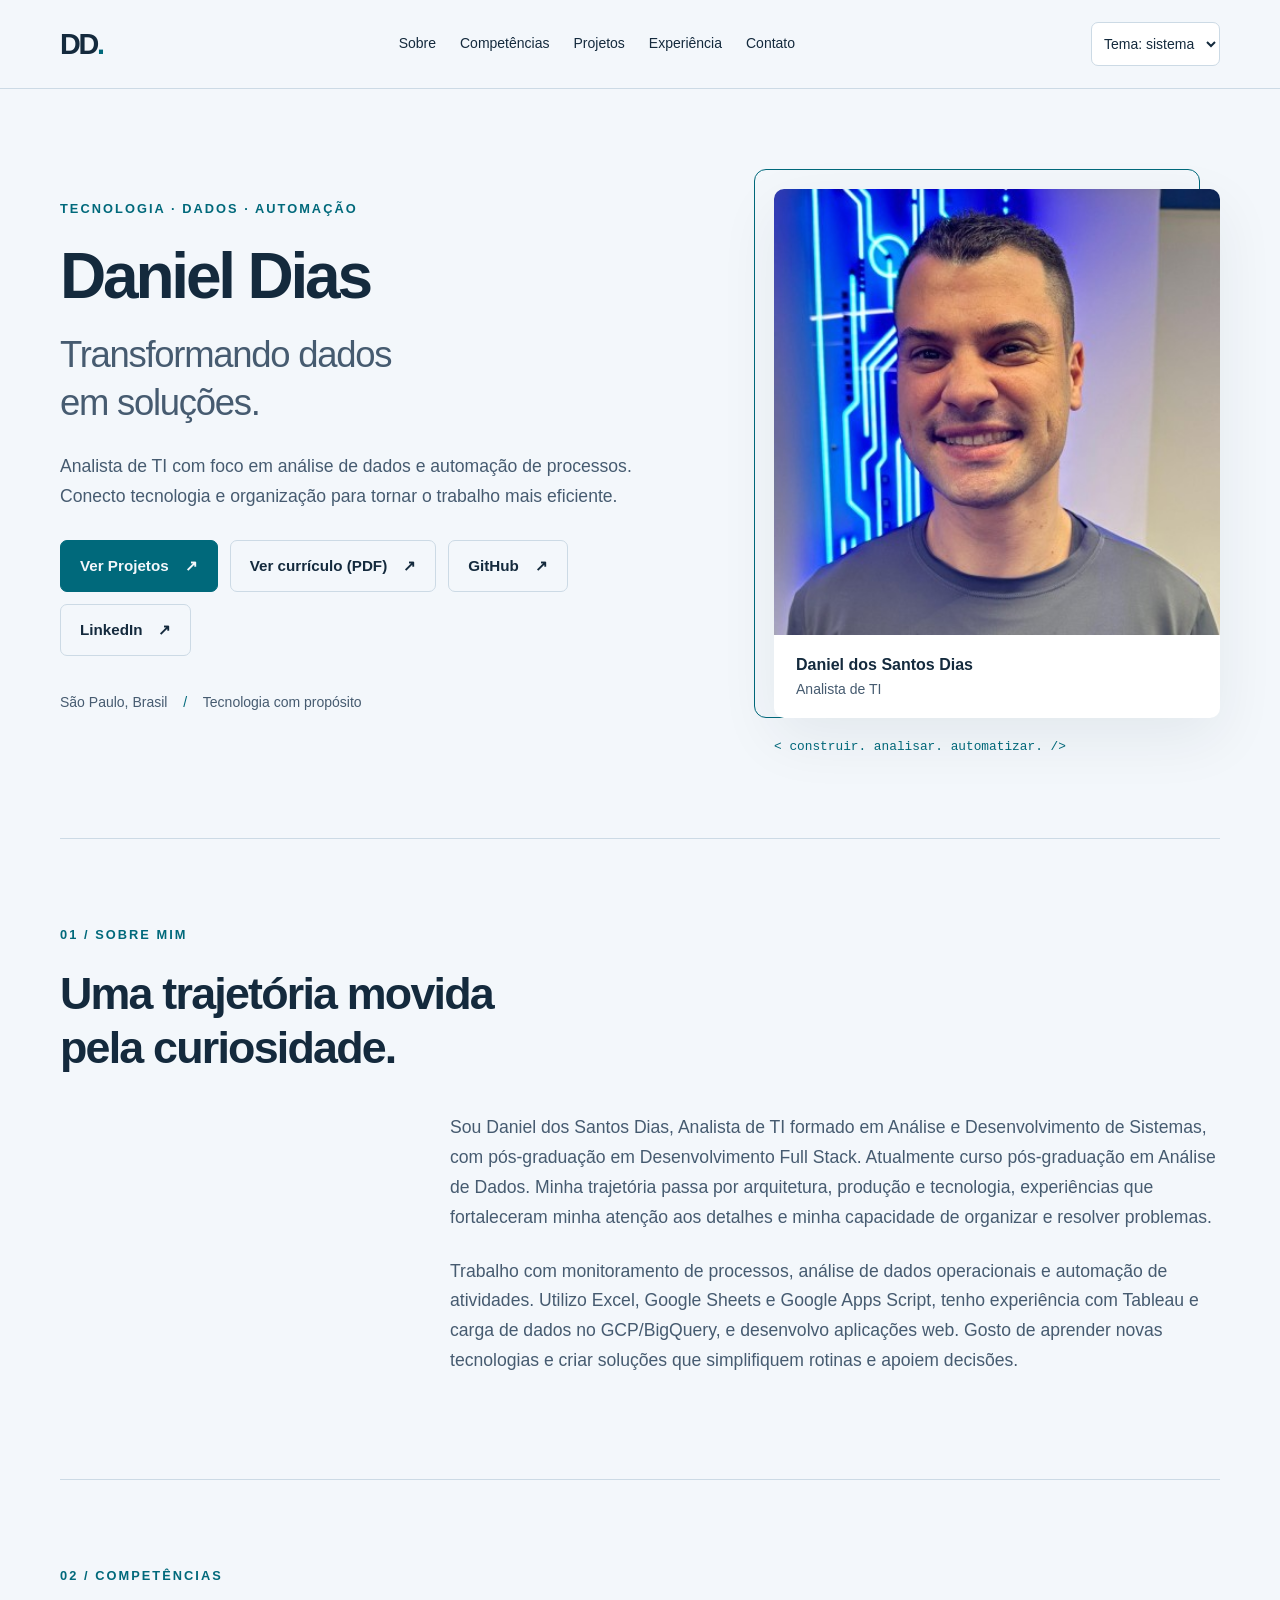
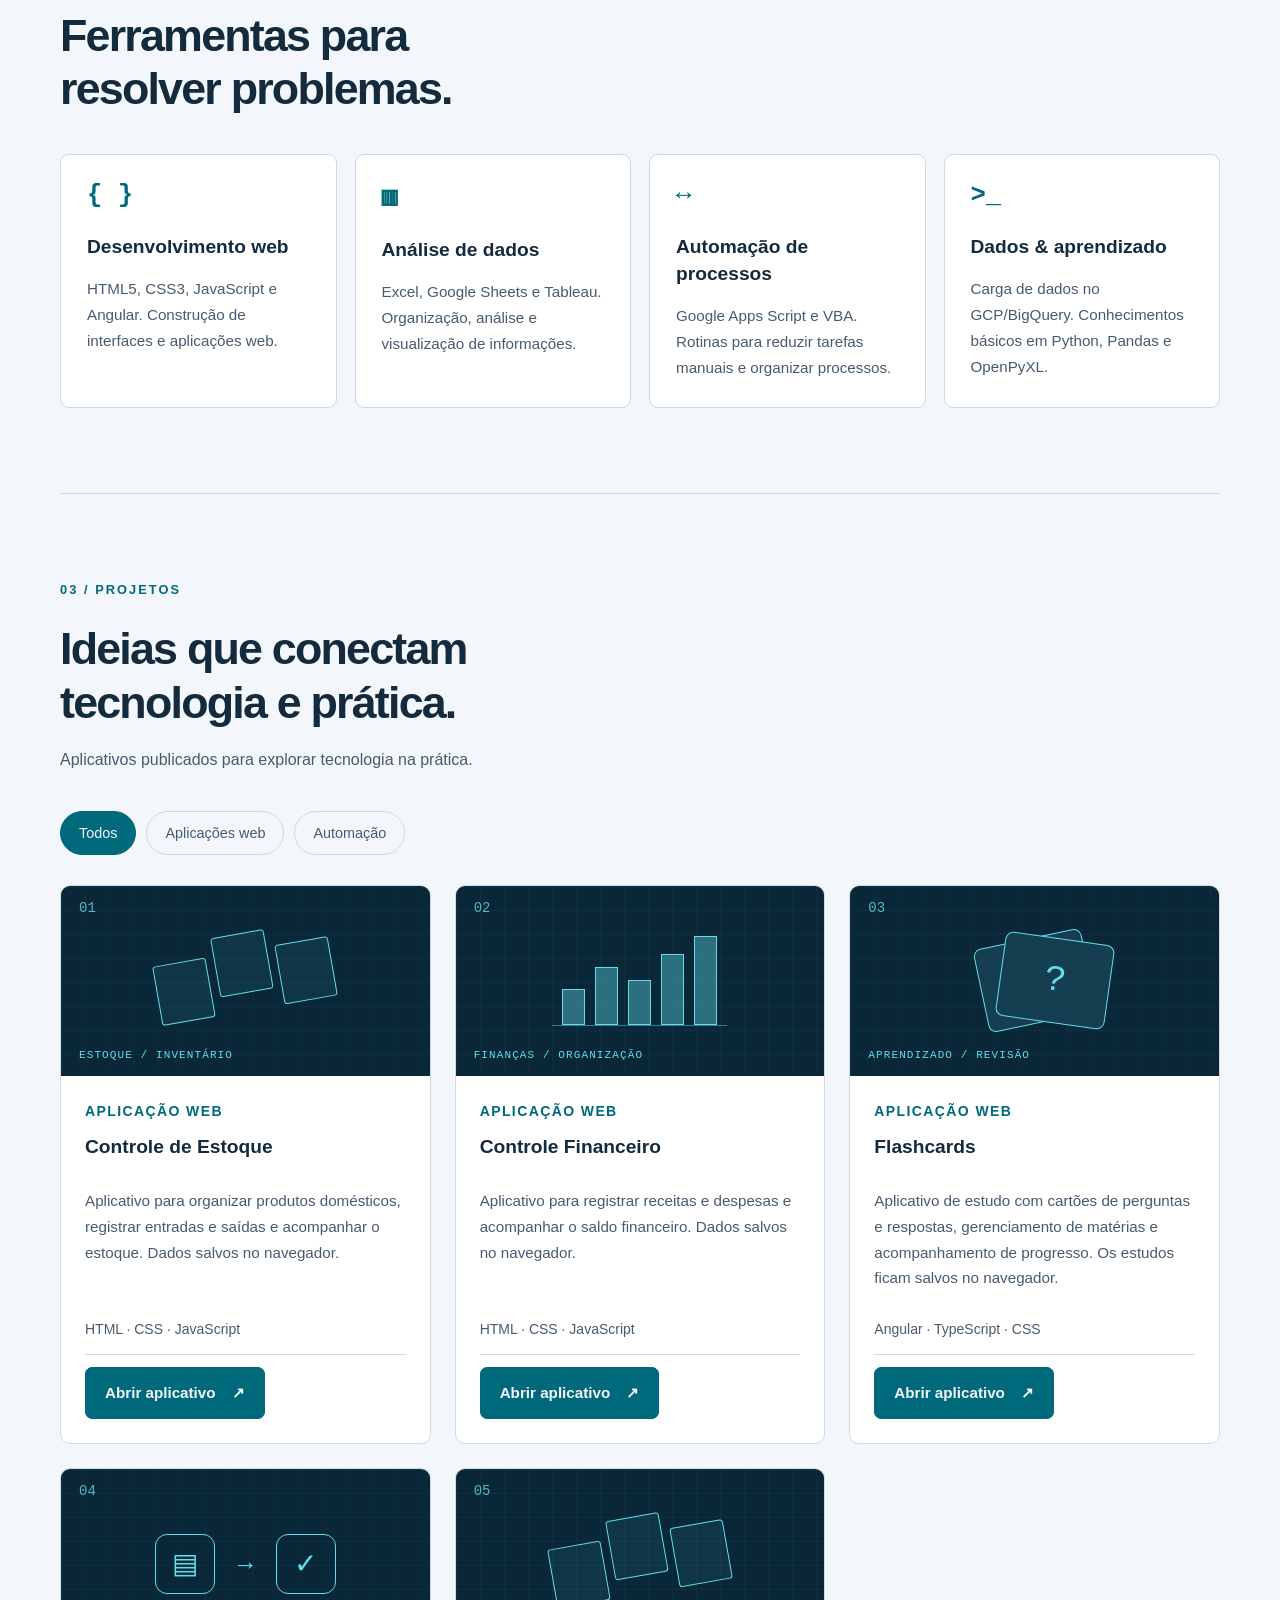
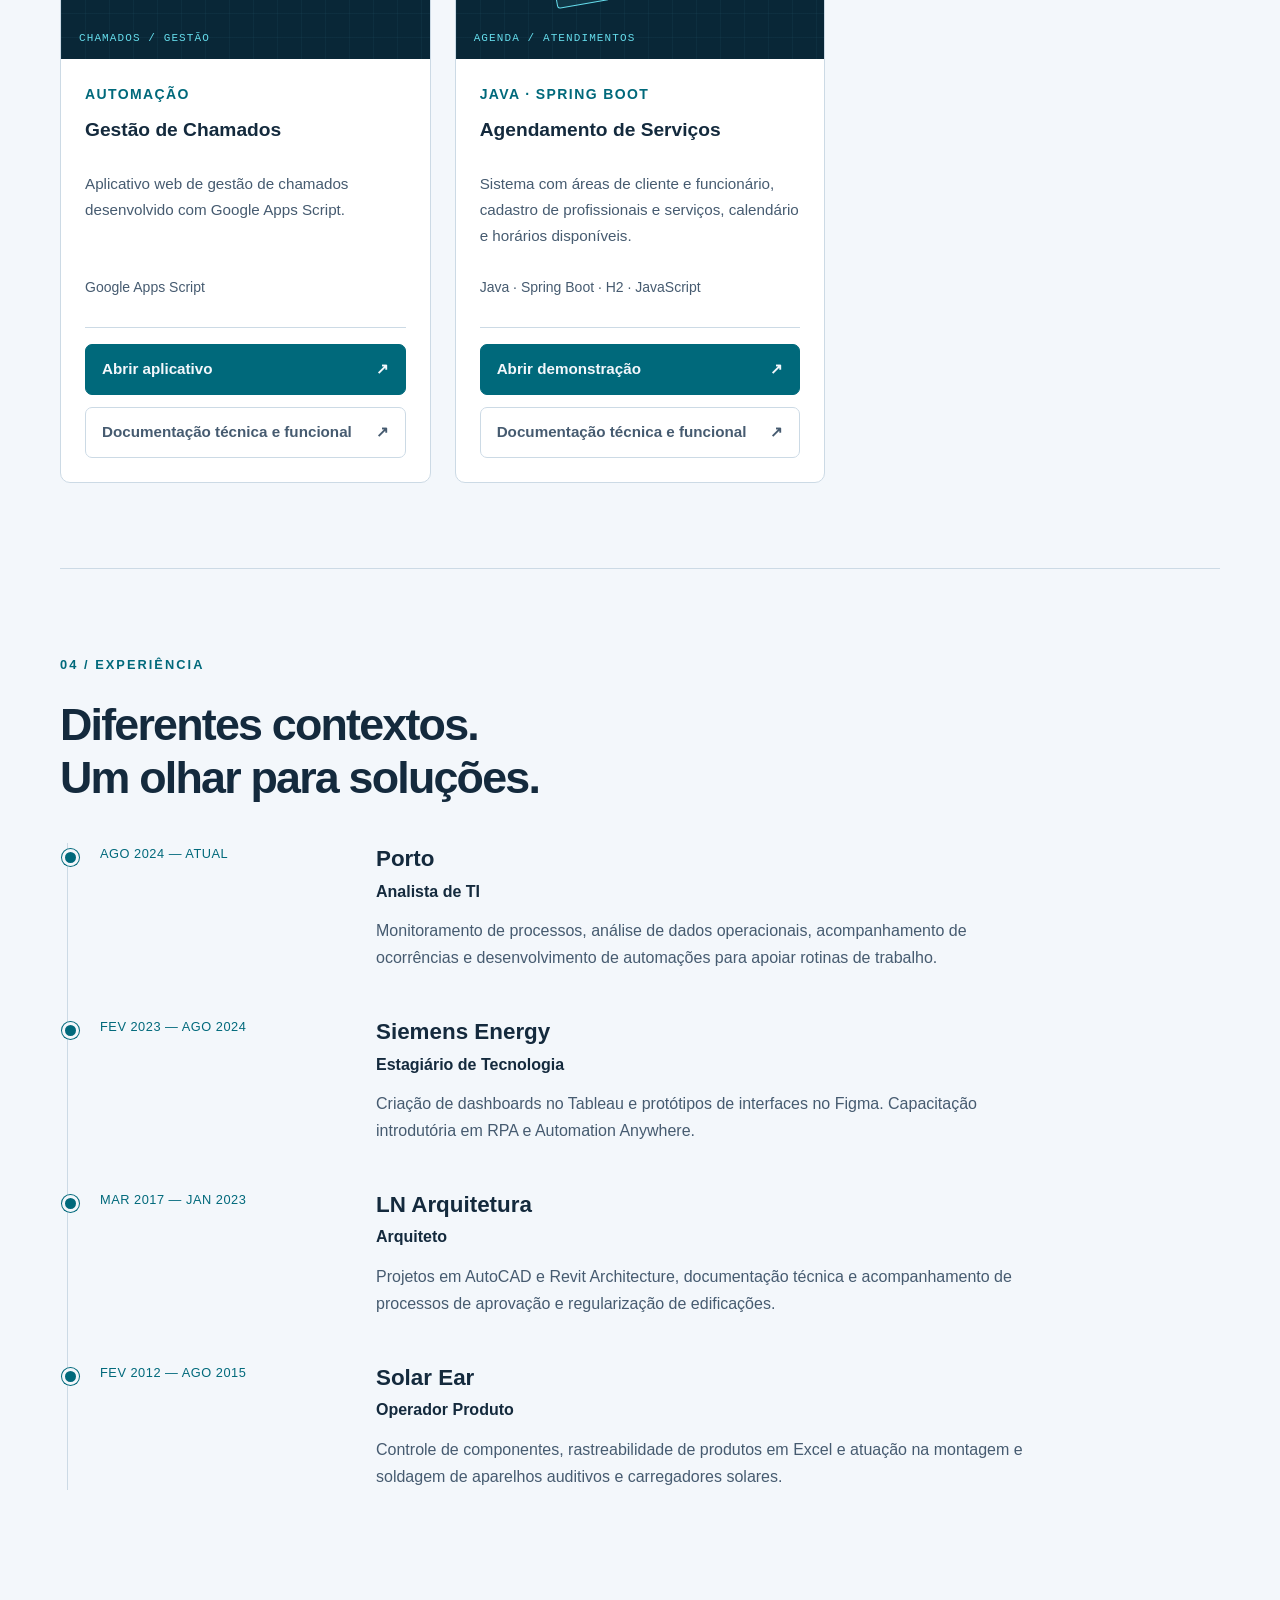
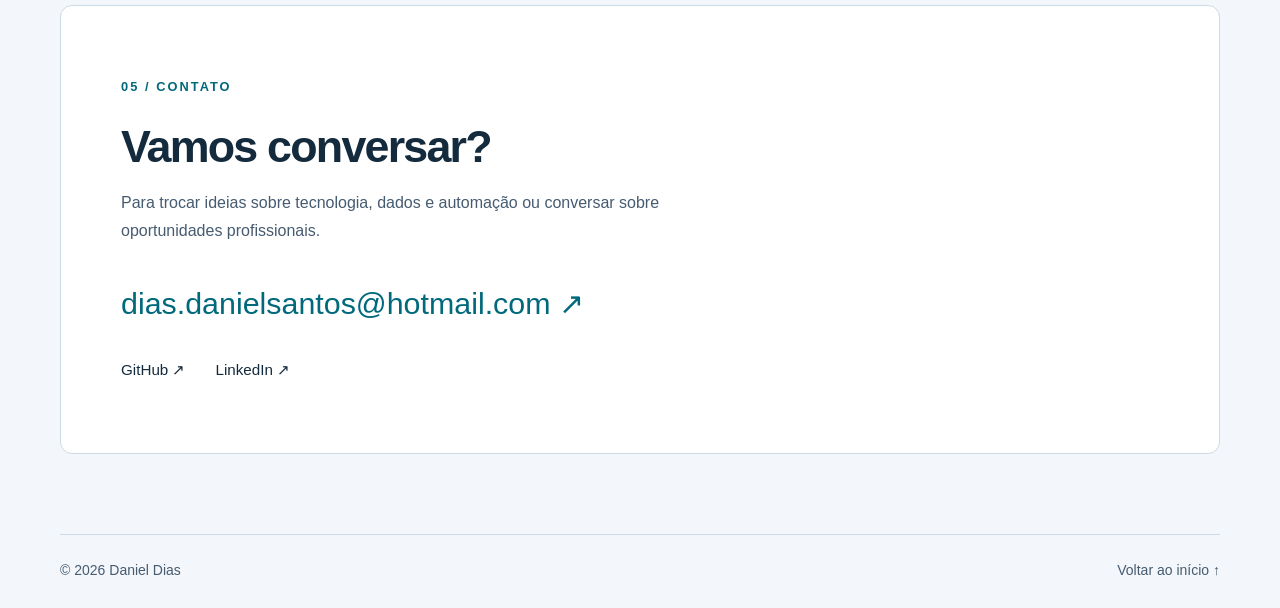
==== commit f0c24e59: "Inclui documentação técnica e funcional de Gestão de Chamados" ====
--- a/index.html
+++ b/index.html
@@ -34,7 +34,7 @@
 <article class="project" data-category="web"><div class="project-art stock" aria-hidden="true"><span>01</span><div class="art-boxes"><i></i><i></i><i></i></div><b>ESTOQUE / INVENTÁRIO</b></div><div class="project-body"><p class="tag">APLICAÇÃO WEB</p><h3>Controle de Estoque</h3><p>Aplicativo para organizar produtos domésticos, registrar entradas e saídas e acompanhar o estoque. Dados salvos no navegador.</p><p class="stack">HTML · CSS · JavaScript</p><p class="status"><a class="button primary" href="projetos/controle-estoque/" aria-label="Abrir aplicativo Controle de Estoque">Abrir aplicativo <span aria-hidden="true">↗</span></a></p></div></article>
 <article class="project" data-category="web"><div class="project-art finance" aria-hidden="true"><span>02</span><div class="art-bars"><i></i><i></i><i></i><i></i><i></i></div><b>FINANÇAS / ORGANIZAÇÃO</b></div><div class="project-body"><p class="tag">APLICAÇÃO WEB</p><h3>Controle Financeiro</h3><p>Aplicativo para registrar receitas e despesas e acompanhar o saldo financeiro. Dados salvos no navegador.</p><p class="stack">HTML · CSS · JavaScript</p><p class="status"><a class="button primary" href="projetos/controle-financeiro/" aria-label="Abrir aplicativo Controle Financeiro">Abrir aplicativo <span aria-hidden="true">↗</span></a></p></div></article>
 <article class="project" data-category="web"><div class="project-art flash" aria-hidden="true"><span>03</span><div class="art-cards"><i></i><i>?</i></div><b>APRENDIZADO / REVISÃO</b></div><div class="project-body"><p class="tag">APLICAÇÃO WEB</p><h3>Flashcards</h3><p>Aplicativo de estudo com cartões de perguntas e respostas, gerenciamento de matérias e acompanhamento de progresso. Os estudos ficam salvos no navegador.</p><p class="stack">Angular · TypeScript · CSS</p><p class="status"><a class="button primary" href="https://danieldosadi.github.io/meus-flashcards-angular/" aria-label="Abrir aplicativo Flashcards">Abrir aplicativo <span aria-hidden="true">↗</span></a></p></div></article>
-<article class="project" data-category="automation"><div class="project-art alerts" aria-hidden="true"><span>04</span><div class="art-flow"><i>▤</i><em>→</em><i>✓</i></div><b>CHAMADOS / GESTÃO</b></div><div class="project-body"><p class="tag">AUTOMAÇÃO</p><h3>Gestão de Chamados</h3><p>Aplicativo web de gestão de chamados desenvolvido com Google Apps Script.</p><p class="stack">Google Apps Script</p><p class="status"><a class="button primary" href="https://script.google.com/macros/s/AKfycbwUPTCilkJIwV-g-wCI0ZAFEkxgGCOm4Q4_Ktr1TSfg7NjRUuMjpUo8jpeyMvdisXUZ/exec" aria-label="Abrir aplicativo Gestão de Chamados">Abrir aplicativo <span aria-hidden="true">↗</span></a></p></div></article>
+<article class="project" data-category="automation"><div class="project-art alerts" aria-hidden="true"><span>04</span><div class="art-flow"><i>▤</i><em>→</em><i>✓</i></div><b>CHAMADOS / GESTÃO</b></div><div class="project-body"><p class="tag">AUTOMAÇÃO</p><h3>Gestão de Chamados</h3><p>Aplicativo web de gestão de chamados desenvolvido com Google Apps Script.</p><p class="stack">Google Apps Script</p><p class="status agenda-project-actions"><a class="button primary" href="https://script.google.com/macros/s/AKfycbwUPTCilkJIwV-g-wCI0ZAFEkxgGCOm4Q4_Ktr1TSfg7NjRUuMjpUo8jpeyMvdisXUZ/exec" aria-label="Abrir aplicativo Gestão de Chamados">Abrir aplicativo <span aria-hidden="true">↗</span></a> <a class="button" href="projetos/gestao-chamados/documentacao.html">Documentação técnica e funcional <span aria-hidden="true">↗</span></a></p></div></article>
 <article class="project" data-category="web"><div class="project-art stock" aria-hidden="true"><span>05</span><div class="art-boxes"><i></i><i></i><i></i></div><b>AGENDA / ATENDIMENTOS</b></div><div class="project-body"><p class="tag">JAVA · SPRING BOOT</p><h3>Agendamento de Serviços</h3><p>Sistema com áreas de cliente e funcionário, cadastro de profissionais e serviços, calendário e horários disponíveis.</p><p class="stack">Java · Spring Boot · H2 · JavaScript</p><p class="status agenda-project-actions"><a class="button primary" href="projetos/agendamento/" aria-label="Abrir demonstração Agendamento de Serviços">Abrir demonstração <span aria-hidden="true">↗</span></a> <a class="button" href="projetos/agendamento/documentacao.html">Documentação técnica e funcional <span aria-hidden="true">↗</span></a></p></div></article>
 </div></section>
 <section class="section container" id="experiencia" aria-labelledby="experience-title"><div class="section-heading"><p class="eyebrow">04 / EXPERIÊNCIA</p><h2 id="experience-title">Diferentes contextos.<br>Um olhar para soluções.</h2></div><ol class="timeline">
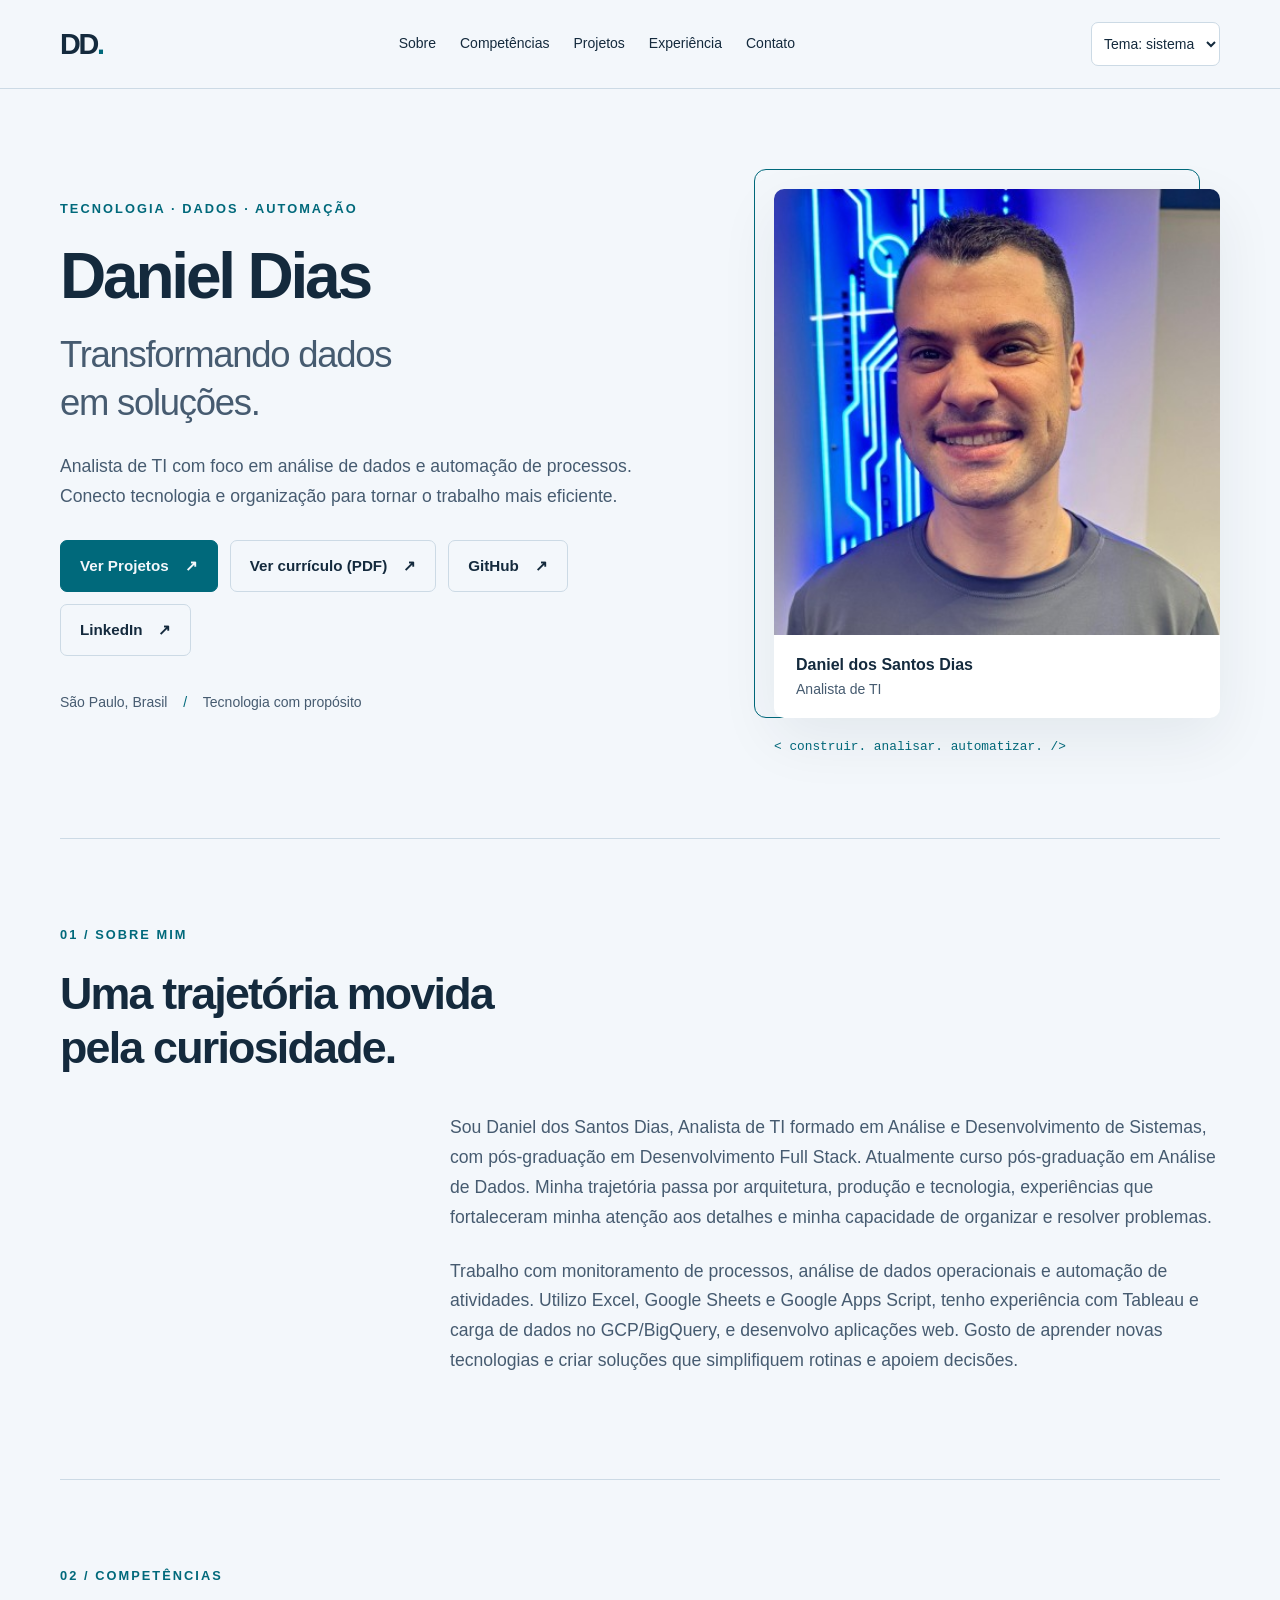
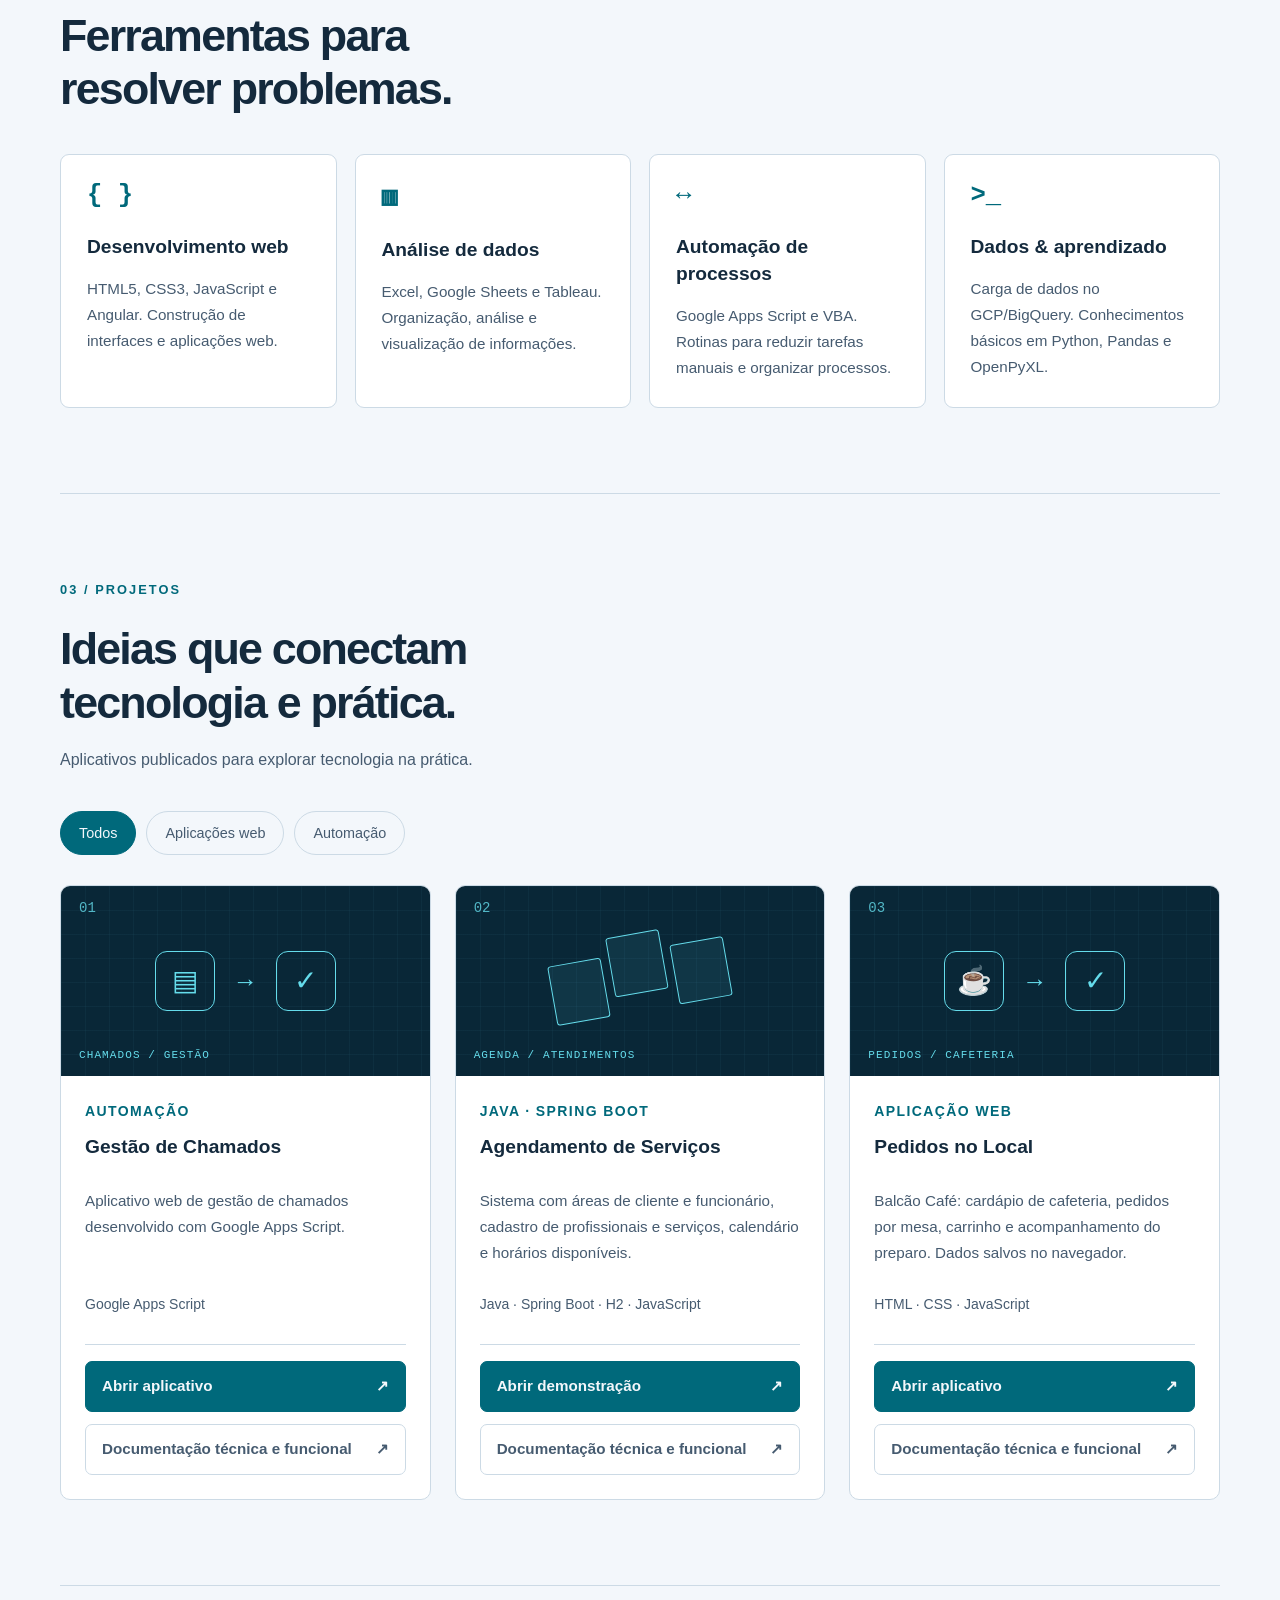
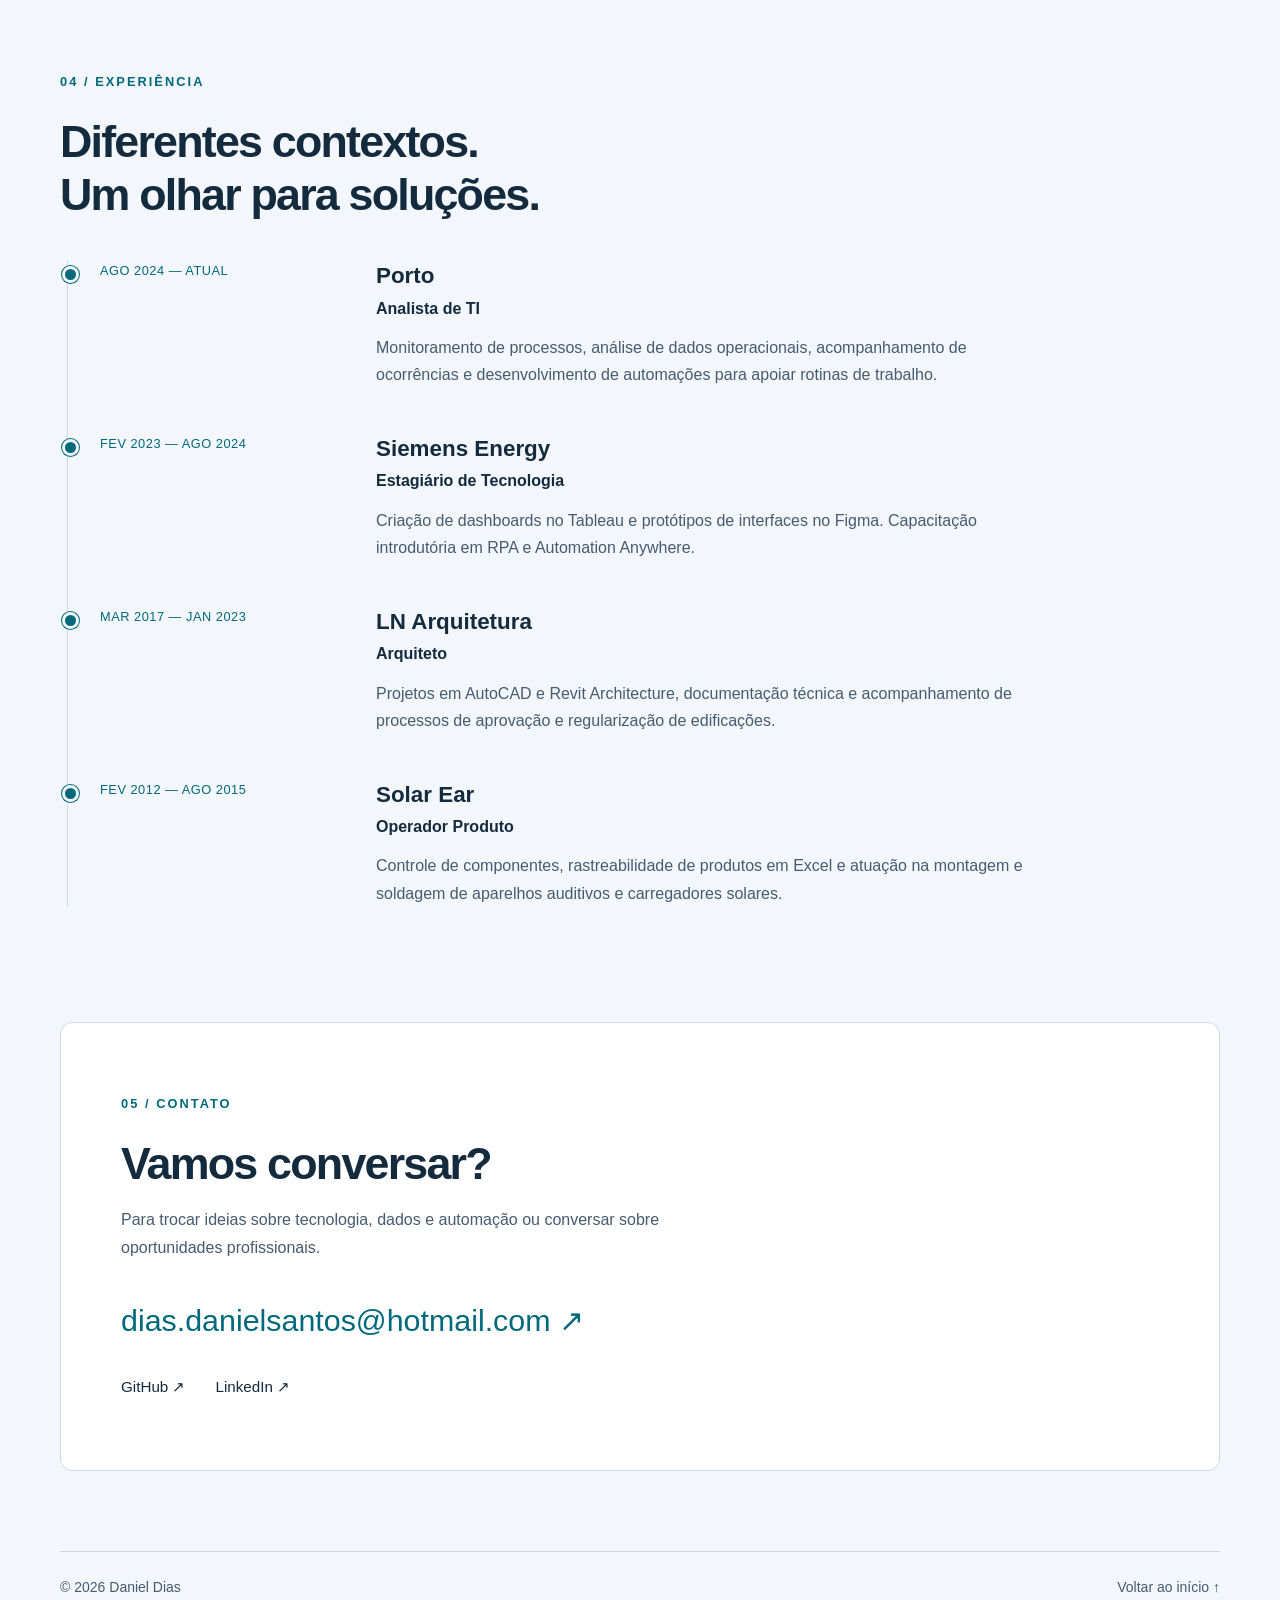
==== commit 0e54b4f0: "Publica Pedidos no Local com documentação e atualiza projetos do portfólio" ====
--- a/index.html
+++ b/index.html
@@ -31,11 +31,12 @@
 <section class="section container" id="projetos" aria-labelledby="projects-title"><div class="section-heading"><p class="eyebrow">03 / PROJETOS</p><h2 id="projects-title">Ideias que conectam<br>tecnologia e prática.</h2><p>Aplicativos publicados para explorar tecnologia na prática.</p></div>
 <div class="filters" role="group" aria-label="Filtrar projetos" hidden><button type="button" data-filter="all" aria-pressed="true">Todos</button><button type="button" data-filter="web" aria-pressed="false">Aplicações web</button><button type="button" data-filter="automation" aria-pressed="false">Automação</button></div><p id="filter-status" class="sr-only" role="status" aria-live="polite"></p>
 <div class="projects-grid">
-<article class="project" data-category="web"><div class="project-art stock" aria-hidden="true"><span>01</span><div class="art-boxes"><i></i><i></i><i></i></div><b>ESTOQUE / INVENTÁRIO</b></div><div class="project-body"><p class="tag">APLICAÇÃO WEB</p><h3>Controle de Estoque</h3><p>Aplicativo para organizar produtos domésticos, registrar entradas e saídas e acompanhar o estoque. Dados salvos no navegador.</p><p class="stack">HTML · CSS · JavaScript</p><p class="status"><a class="button primary" href="projetos/controle-estoque/" aria-label="Abrir aplicativo Controle de Estoque">Abrir aplicativo <span aria-hidden="true">↗</span></a></p></div></article>
-<article class="project" data-category="web"><div class="project-art finance" aria-hidden="true"><span>02</span><div class="art-bars"><i></i><i></i><i></i><i></i><i></i></div><b>FINANÇAS / ORGANIZAÇÃO</b></div><div class="project-body"><p class="tag">APLICAÇÃO WEB</p><h3>Controle Financeiro</h3><p>Aplicativo para registrar receitas e despesas e acompanhar o saldo financeiro. Dados salvos no navegador.</p><p class="stack">HTML · CSS · JavaScript</p><p class="status"><a class="button primary" href="projetos/controle-financeiro/" aria-label="Abrir aplicativo Controle Financeiro">Abrir aplicativo <span aria-hidden="true">↗</span></a></p></div></article>
-<article class="project" data-category="web"><div class="project-art flash" aria-hidden="true"><span>03</span><div class="art-cards"><i></i><i>?</i></div><b>APRENDIZADO / REVISÃO</b></div><div class="project-body"><p class="tag">APLICAÇÃO WEB</p><h3>Flashcards</h3><p>Aplicativo de estudo com cartões de perguntas e respostas, gerenciamento de matérias e acompanhamento de progresso. Os estudos ficam salvos no navegador.</p><p class="stack">Angular · TypeScript · CSS</p><p class="status"><a class="button primary" href="https://danieldosadi.github.io/meus-flashcards-angular/" aria-label="Abrir aplicativo Flashcards">Abrir aplicativo <span aria-hidden="true">↗</span></a></p></div></article>
-<article class="project" data-category="automation"><div class="project-art alerts" aria-hidden="true"><span>04</span><div class="art-flow"><i>▤</i><em>→</em><i>✓</i></div><b>CHAMADOS / GESTÃO</b></div><div class="project-body"><p class="tag">AUTOMAÇÃO</p><h3>Gestão de Chamados</h3><p>Aplicativo web de gestão de chamados desenvolvido com Google Apps Script.</p><p class="stack">Google Apps Script</p><p class="status agenda-project-actions"><a class="button primary" href="https://script.google.com/macros/s/AKfycbwUPTCilkJIwV-g-wCI0ZAFEkxgGCOm4Q4_Ktr1TSfg7NjRUuMjpUo8jpeyMvdisXUZ/exec" aria-label="Abrir aplicativo Gestão de Chamados">Abrir aplicativo <span aria-hidden="true">↗</span></a> <a class="button" href="projetos/gestao-chamados/documentacao.html">Documentação técnica e funcional <span aria-hidden="true">↗</span></a></p></div></article>
-<article class="project" data-category="web"><div class="project-art stock" aria-hidden="true"><span>05</span><div class="art-boxes"><i></i><i></i><i></i></div><b>AGENDA / ATENDIMENTOS</b></div><div class="project-body"><p class="tag">JAVA · SPRING BOOT</p><h3>Agendamento de Serviços</h3><p>Sistema com áreas de cliente e funcionário, cadastro de profissionais e serviços, calendário e horários disponíveis.</p><p class="stack">Java · Spring Boot · H2 · JavaScript</p><p class="status agenda-project-actions"><a class="button primary" href="projetos/agendamento/" aria-label="Abrir demonstração Agendamento de Serviços">Abrir demonstração <span aria-hidden="true">↗</span></a> <a class="button" href="projetos/agendamento/documentacao.html">Documentação técnica e funcional <span aria-hidden="true">↗</span></a></p></div></article>
+
+
+
+<article class="project" data-category="automation"><div class="project-art alerts" aria-hidden="true"><span>01</span><div class="art-flow"><i>▤</i><em>→</em><i>✓</i></div><b>CHAMADOS / GESTÃO</b></div><div class="project-body"><p class="tag">AUTOMAÇÃO</p><h3>Gestão de Chamados</h3><p>Aplicativo web de gestão de chamados desenvolvido com Google Apps Script.</p><p class="stack">Google Apps Script</p><p class="status agenda-project-actions"><a class="button primary" href="https://script.google.com/macros/s/AKfycbwUPTCilkJIwV-g-wCI0ZAFEkxgGCOm4Q4_Ktr1TSfg7NjRUuMjpUo8jpeyMvdisXUZ/exec" aria-label="Abrir aplicativo Gestão de Chamados">Abrir aplicativo <span aria-hidden="true">↗</span></a> <a class="button" href="projetos/gestao-chamados/documentacao.html">Documentação técnica e funcional <span aria-hidden="true">↗</span></a></p></div></article>
+<article class="project" data-category="web"><div class="project-art stock" aria-hidden="true"><span>02</span><div class="art-boxes"><i></i><i></i><i></i></div><b>AGENDA / ATENDIMENTOS</b></div><div class="project-body"><p class="tag">JAVA · SPRING BOOT</p><h3>Agendamento de Serviços</h3><p>Sistema com áreas de cliente e funcionário, cadastro de profissionais e serviços, calendário e horários disponíveis.</p><p class="stack">Java · Spring Boot · H2 · JavaScript</p><p class="status agenda-project-actions"><a class="button primary" href="projetos/agendamento/" aria-label="Abrir demonstração Agendamento de Serviços">Abrir demonstração <span aria-hidden="true">↗</span></a> <a class="button" href="projetos/agendamento/documentacao.html">Documentação técnica e funcional <span aria-hidden="true">↗</span></a></p></div></article>
+<article class="project" data-category="web"><div class="project-art finance" aria-hidden="true"><span>03</span><div class="art-flow"><i>☕</i><em>→</em><i>✓</i></div><b>PEDIDOS / CAFETERIA</b></div><div class="project-body"><p class="tag">APLICAÇÃO WEB</p><h3>Pedidos no Local</h3><p>Balcão Café: cardápio de cafeteria, pedidos por mesa, carrinho e acompanhamento do preparo. Dados salvos no navegador.</p><p class="stack">HTML · CSS · JavaScript</p><p class="status agenda-project-actions"><a class="button primary" href="projetos/pedidos-local/">Abrir aplicativo <span aria-hidden="true">↗</span></a><a class="button" href="projetos/pedidos-local/documentacao.html">Documentação técnica e funcional <span aria-hidden="true">↗</span></a></p></div></article>
 </div></section>
 <section class="section container" id="experiencia" aria-labelledby="experience-title"><div class="section-heading"><p class="eyebrow">04 / EXPERIÊNCIA</p><h2 id="experience-title">Diferentes contextos.<br>Um olhar para soluções.</h2></div><ol class="timeline">
 <li><div class="period">AGO 2024 — ATUAL</div><div><h3>Porto</h3><p class="role">Analista de TI</p><p>Monitoramento de processos, análise de dados operacionais, acompanhamento de ocorrências e desenvolvimento de automações para apoiar rotinas de trabalho.</p></div></li>
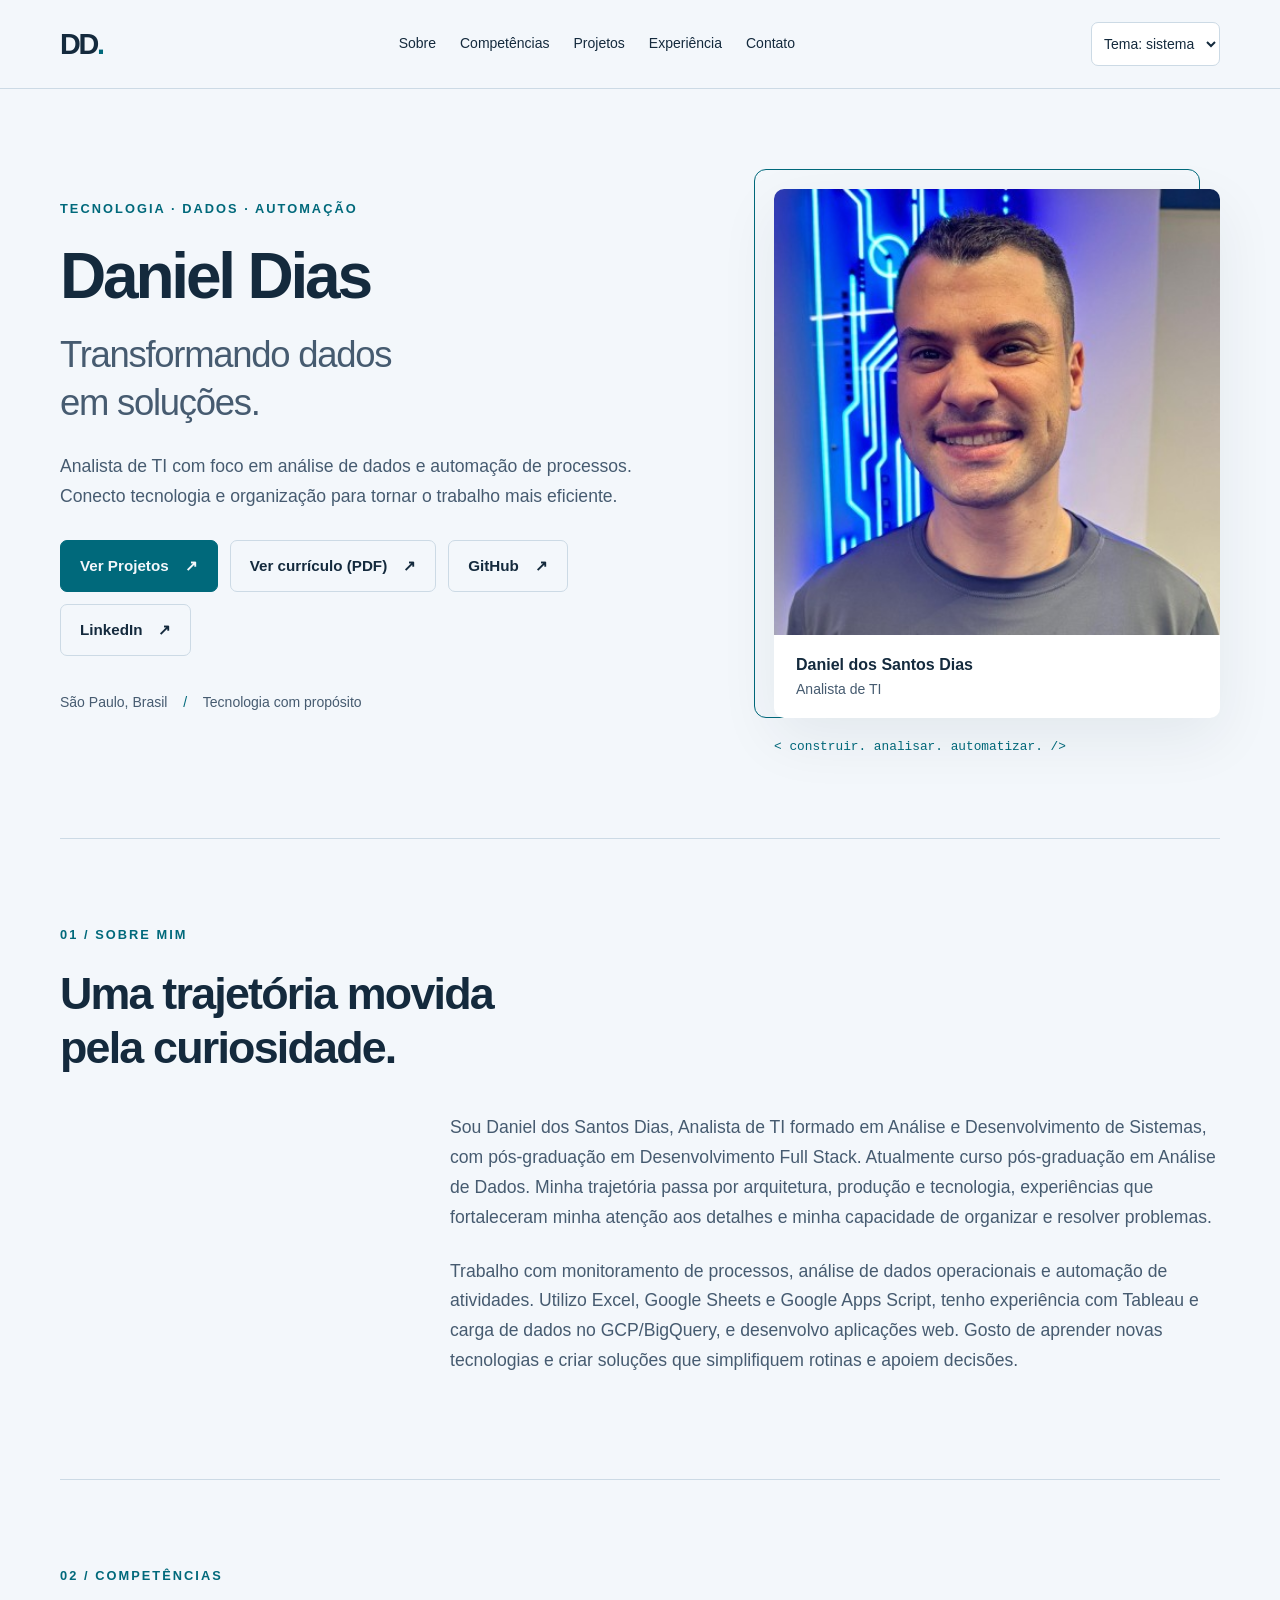
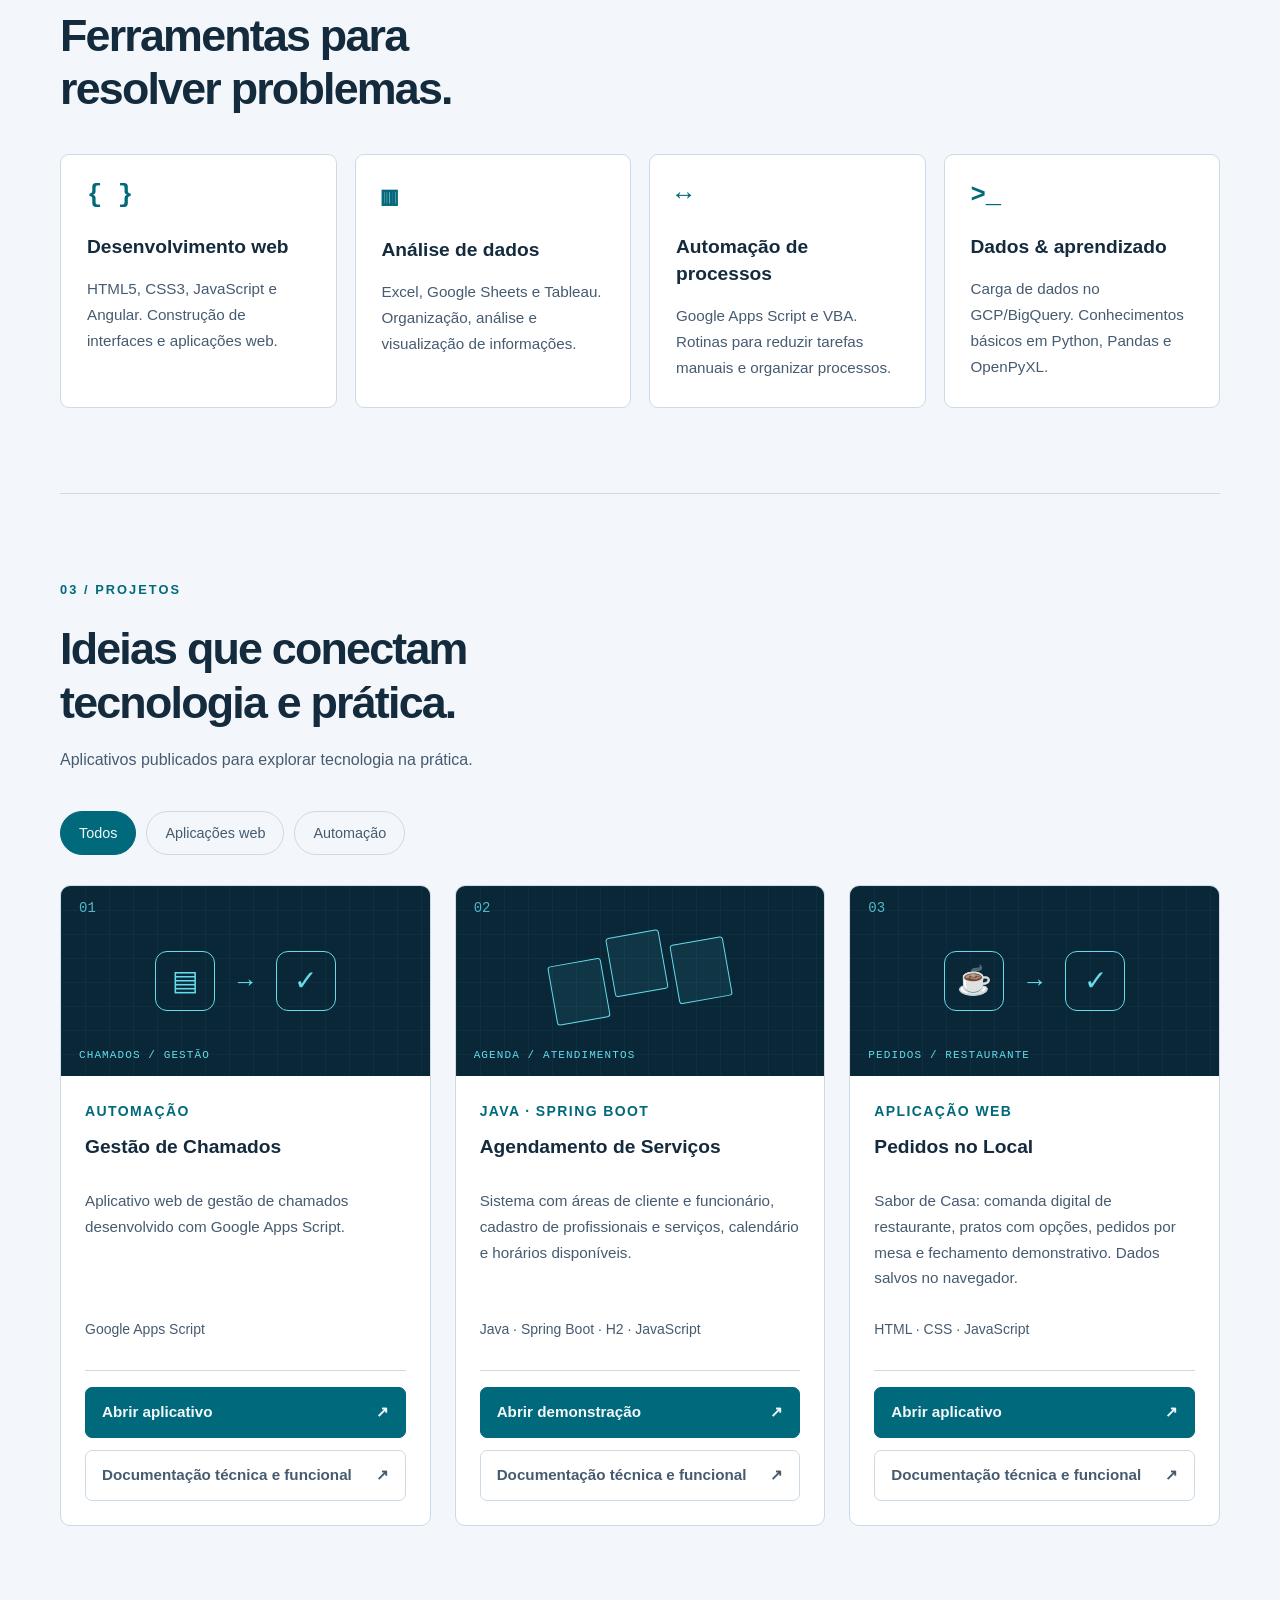
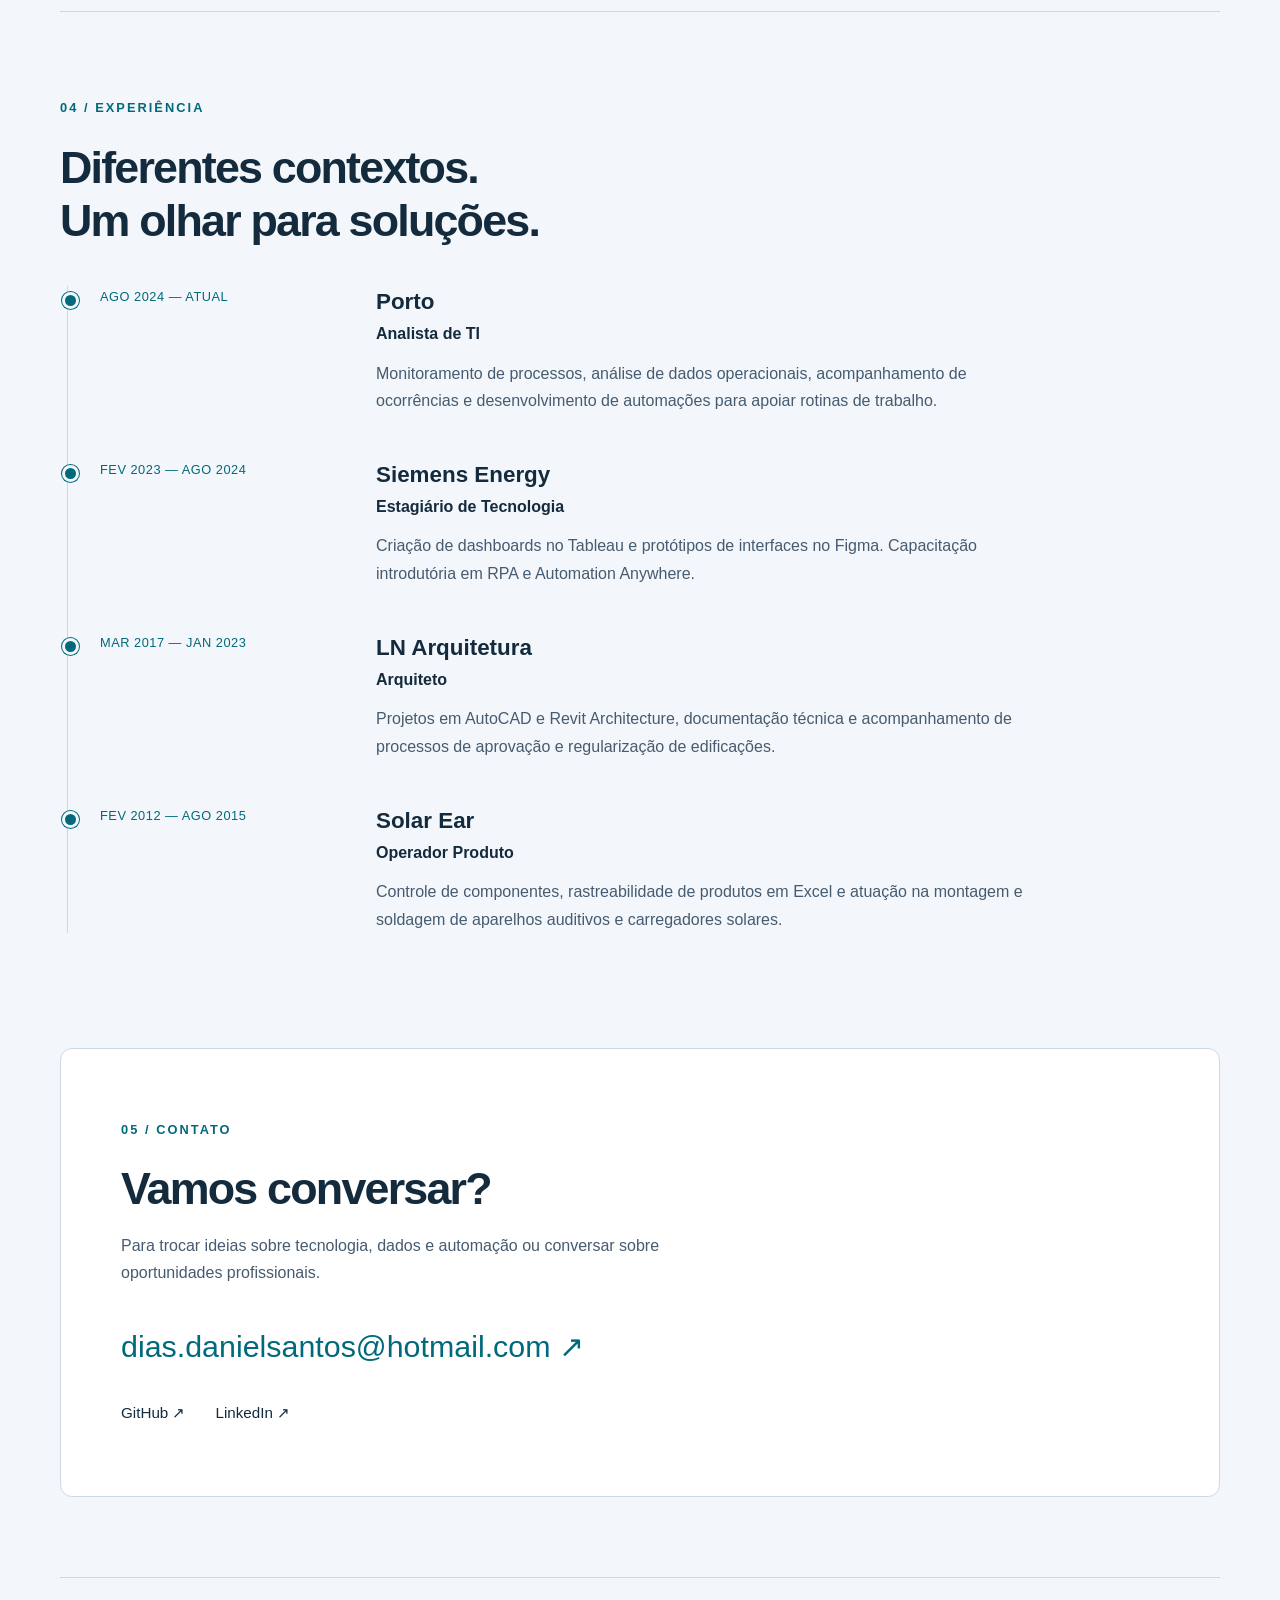
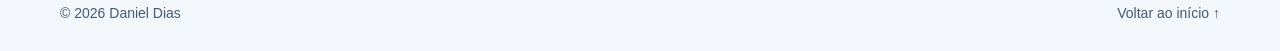
==== commit 49491b1b: "Refaz Pedidos no Local seguindo modelo Sabor de Casa com comanda digital" ====
--- a/index.html
+++ b/index.html
@@ -36,7 +36,7 @@
 
 <article class="project" data-category="automation"><div class="project-art alerts" aria-hidden="true"><span>01</span><div class="art-flow"><i>▤</i><em>→</em><i>✓</i></div><b>CHAMADOS / GESTÃO</b></div><div class="project-body"><p class="tag">AUTOMAÇÃO</p><h3>Gestão de Chamados</h3><p>Aplicativo web de gestão de chamados desenvolvido com Google Apps Script.</p><p class="stack">Google Apps Script</p><p class="status agenda-project-actions"><a class="button primary" href="https://script.google.com/macros/s/AKfycbwUPTCilkJIwV-g-wCI0ZAFEkxgGCOm4Q4_Ktr1TSfg7NjRUuMjpUo8jpeyMvdisXUZ/exec" aria-label="Abrir aplicativo Gestão de Chamados">Abrir aplicativo <span aria-hidden="true">↗</span></a> <a class="button" href="projetos/gestao-chamados/documentacao.html">Documentação técnica e funcional <span aria-hidden="true">↗</span></a></p></div></article>
 <article class="project" data-category="web"><div class="project-art stock" aria-hidden="true"><span>02</span><div class="art-boxes"><i></i><i></i><i></i></div><b>AGENDA / ATENDIMENTOS</b></div><div class="project-body"><p class="tag">JAVA · SPRING BOOT</p><h3>Agendamento de Serviços</h3><p>Sistema com áreas de cliente e funcionário, cadastro de profissionais e serviços, calendário e horários disponíveis.</p><p class="stack">Java · Spring Boot · H2 · JavaScript</p><p class="status agenda-project-actions"><a class="button primary" href="projetos/agendamento/" aria-label="Abrir demonstração Agendamento de Serviços">Abrir demonstração <span aria-hidden="true">↗</span></a> <a class="button" href="projetos/agendamento/documentacao.html">Documentação técnica e funcional <span aria-hidden="true">↗</span></a></p></div></article>
-<article class="project" data-category="web"><div class="project-art finance" aria-hidden="true"><span>03</span><div class="art-flow"><i>☕</i><em>→</em><i>✓</i></div><b>PEDIDOS / CAFETERIA</b></div><div class="project-body"><p class="tag">APLICAÇÃO WEB</p><h3>Pedidos no Local</h3><p>Balcão Café: cardápio de cafeteria, pedidos por mesa, carrinho e acompanhamento do preparo. Dados salvos no navegador.</p><p class="stack">HTML · CSS · JavaScript</p><p class="status agenda-project-actions"><a class="button primary" href="projetos/pedidos-local/">Abrir aplicativo <span aria-hidden="true">↗</span></a><a class="button" href="projetos/pedidos-local/documentacao.html">Documentação técnica e funcional <span aria-hidden="true">↗</span></a></p></div></article>
+<article class="project" data-category="web"><div class="project-art finance" aria-hidden="true"><span>03</span><div class="art-flow"><i>☕</i><em>→</em><i>✓</i></div><b>PEDIDOS / RESTAURANTE</b></div><div class="project-body"><p class="tag">APLICAÇÃO WEB</p><h3>Pedidos no Local</h3><p>Sabor de Casa: comanda digital de restaurante, pratos com opções, pedidos por mesa e fechamento demonstrativo. Dados salvos no navegador.</p><p class="stack">HTML · CSS · JavaScript</p><p class="status agenda-project-actions"><a class="button primary" href="projetos/pedidos-local/">Abrir aplicativo <span aria-hidden="true">↗</span></a><a class="button" href="projetos/pedidos-local/documentacao.html">Documentação técnica e funcional <span aria-hidden="true">↗</span></a></p></div></article>
 </div></section>
 <section class="section container" id="experiencia" aria-labelledby="experience-title"><div class="section-heading"><p class="eyebrow">04 / EXPERIÊNCIA</p><h2 id="experience-title">Diferentes contextos.<br>Um olhar para soluções.</h2></div><ol class="timeline">
 <li><div class="period">AGO 2024 — ATUAL</div><div><h3>Porto</h3><p class="role">Analista de TI</p><p>Monitoramento de processos, análise de dados operacionais, acompanhamento de ocorrências e desenvolvimento de automações para apoiar rotinas de trabalho.</p></div></li>
